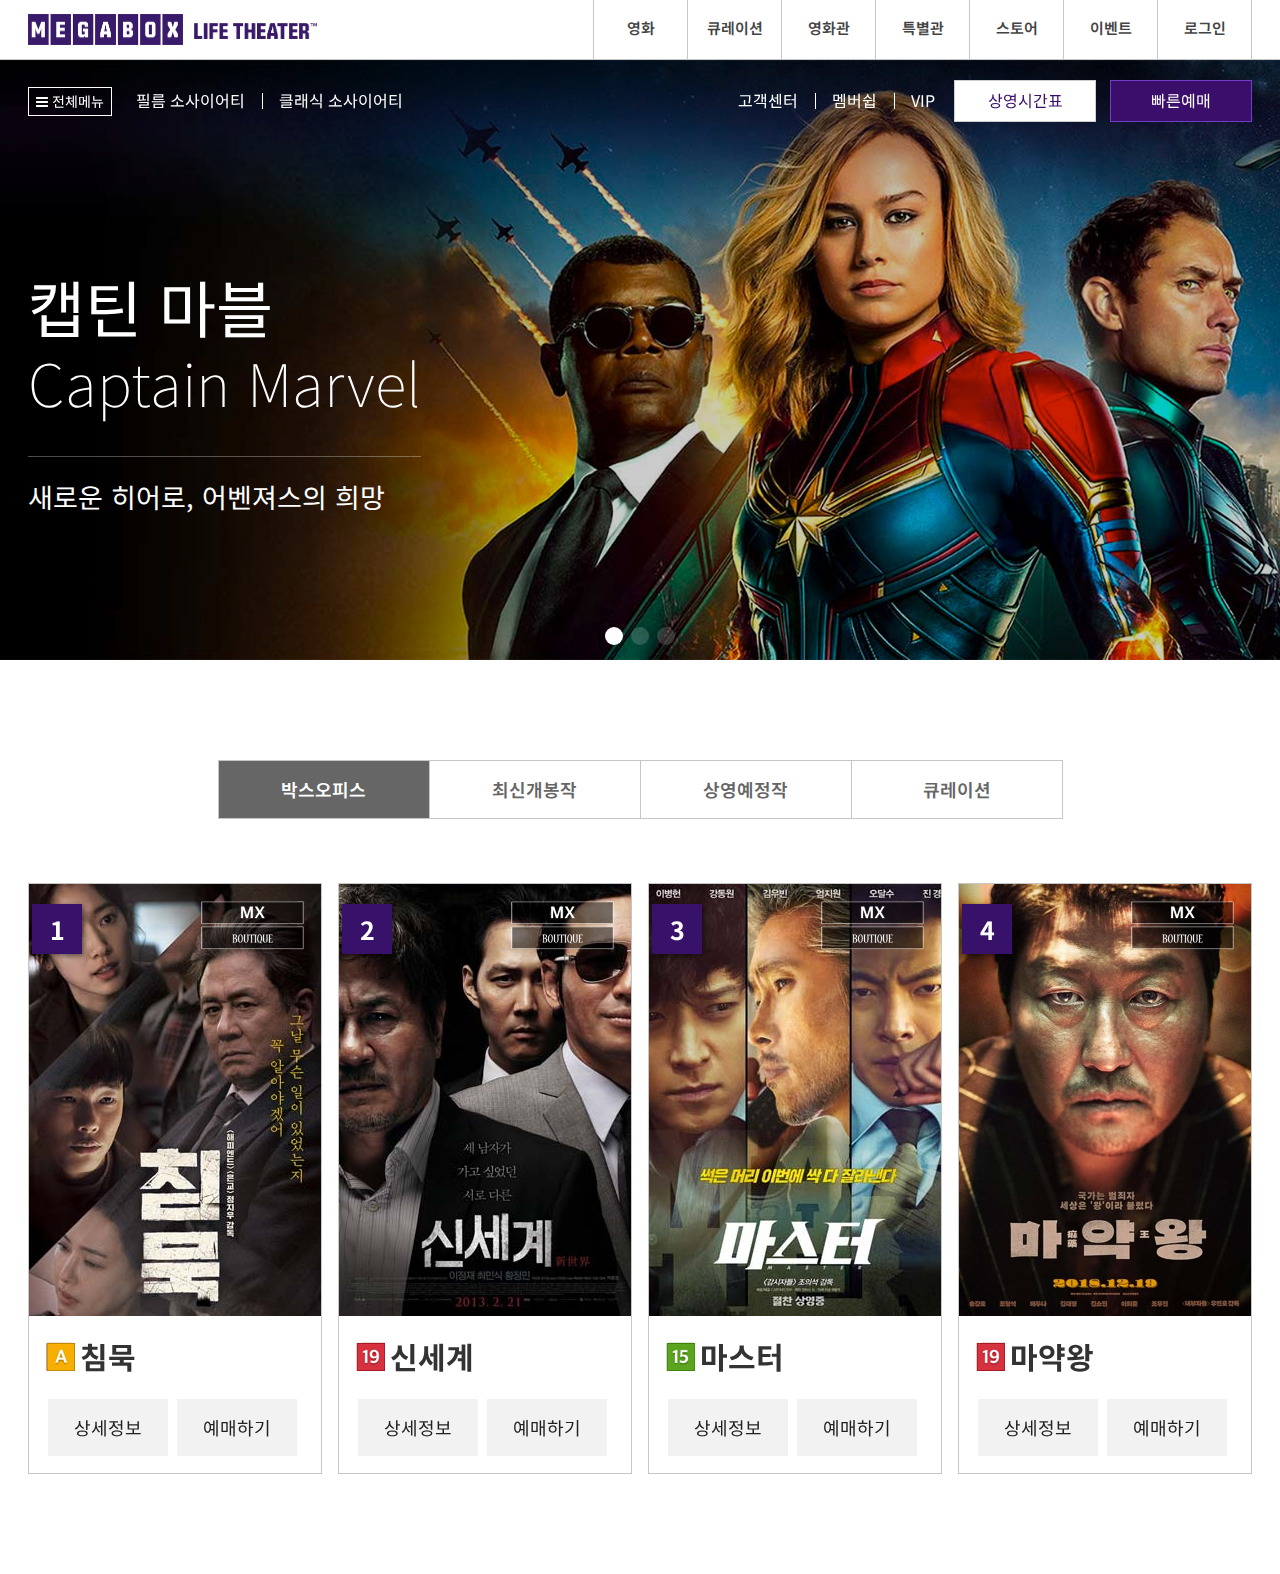
==== index.html @ 064e4bc2 "Add files via upload" ====
<!DOCTYPE html>
<html lang="ko">
<head>
<meta charset="UTF-8">
<meta name="viewport" content="user-scalable=no, initial-scale=1.0, maximum-scale=1.0, minimum-scale=1.0, width=device-width">
<meta http-equiv="X-UA-Compatible" content="ie=edge">
<meta name="author" content="webstoryboy">
<meta name="description" content="메가박스 사이트 따라하면서 배우는 튜토리얼입니다.">
<meta name="keywords" content="메가박스, 유투브, 영화, 최신영화, 영화관, CGV, 롯데시네마, 웹스토리보이, 웹스, 사이트 만들기, 따라하기">
<title>메가박스 사이트 코딩하기</title>

<!-- CSS -->
<link rel="stylesheet" href="assets/css/reset.css">
<link rel="stylesheet" href="assets/css/style.css">
<link rel="stylesheet" href="assets/css/swiper.css">
<link rel="stylesheet" href="assets/css/font-awesome.css">

<!-- 웹 폰트 -->
<link href="https://fonts.googleapis.com/css?family=Noto+Sans+KR:100,300,400,500,700,900&amp;subset=korean" rel="stylesheet">

<!-- 파비콘 -->
<link rel="shortcut icon" href="assets/icons/favicon.ico">
<link rel="apple-touch-icon-precomposed" href="assets/icons/favicon_72.png" />
<link rel="apple-touch-icon-precomposed" sizes="96x96" href="assets/icons/favicon_96.png" />
<link rel="apple-touch-icon-precomposed" sizes="144x144" href="assets/icons/favicon_144.png" />
<link rel="apple-touch-icon-precomposed" sizes="192x192" href="assets/icons/favicon_192.png" />

<!-- 페이스북 메타 태그 -->
<meta property="og:title" content="메가박스 사이트 만들기" />
<meta property="og:url" content="https://rkdalsdyd.github.io/megabox2019" />
<meta property="og:image" content="https://rkdalsdyd.github.io/megabox2019/mega.jpg" />
<meta property="og:description" content="메가박스 사이트 따라하면서 배우는 튜토리얼입니다." />
   
<!-- 트위터 메타 태그 -->
<meta name="twitter:card" content="summary">
<meta name="twitter:title" content="메가박스 사이트 만들기" />
<meta name="twitter:url" content="https://rkdalsdyd.github.io/megabox2019/" />
<meta name="twitter:image" content="https://rkdalsdyd.github.io/megabox2019/mega.jpg" />
<meta name="twitter:description" content="메가박스 사이트 따라하면서 배우는 튜토리얼입니다." />

<!-- HTLM5shiv ie6~8 -->
<!--[if lt IE 9]> 
    <script src="assets/js/html5shiv.min.js"></script>
    <script type="text/javascript">
        alert("현재 브라우저는 지원하지 않습니다. 크롬 브라우저를 추천합니다.!");
    </script>
<![endif]-->
</head>
<body>
    <header id="header">
        <div class="container">
            <div class="row">
                <div class="header clearfix">
                    <h1>
                        <a href="#">
                            <img src="./assets/img/logo.png" alt="MEGABOX" class="logo">
                            <img src="./assets/img/logo-sub.png" alt="LIFE THEATER" class="logo-sub">
                        </a>
                    </h1>
                    <!-- //header_tit -->

                    <nav id="hamNav">
                        <h2 class="ir_so">메가박스 전체메뉴</h2>
                        <a href="#" class="ham">
                            <span></span>
                            <span></span>
                            <span></span>
                        </a>
                    </nav>
                    <!-- //hamburger_menu -->

                    <nav class="header_nav">
                        <ul class="clearfix">
                            <li><a href="#">영화</a></li>
                            <li><a href="#">큐레이션</a></li>
                            <li><a href="#">영화관</a></li>
                            <li><a href="#">특별관</a></li>
                            <li><a href="#">스토어</a></li>
                            <li><a href="#">이벤트</a></li>
                            <li><a href="#">로그인</a></li>
                        </ul>
                    </nav>
                    <!-- //header_nav -->
                </div>
            </div>
        </div>
    </header>
    <!-- //header -->

    <section id="banner">
        <h2 class="ir_so">최신 영화 소식 및 배너</h2>
        <article id="banner_slide">
            <h3 class="ir_so">최신 영화 소식</h3>
            <div class="banner_slide">
                <div class="swiper-container">
                    <div class="swiper-wrapper">
                        <div class="swiper-slide ss1">
                            <div class="container">
                                <div class="row">
                                    <div class="movie_description">
                                        <h2>
                                            <strong>캡틴 마블</strong>
                                            <em>Captain Marvel</em>
                                        </h2>
                                        <p>새로운 히어로, 어벤져스의 희망</p>
                                    </div>
                                </div>
                            </div>
                        </div>
                        <div class="swiper-slide ss2">
                            <div class="container">
                                <div class="row">
                                    <div class="movie_description">
                                        <h2>
                                            <strong>캡틴 마블</strong>
                                            <em>Captain Marvel</em>
                                        </h2>
                                        <p>새로운 히어로, 어벤져스의 희망</p>
                                    </div>
                                </div>
                            </div>
                        </div>
                        <div class="swiper-slide ss3">
                            <div class="container">
                                <div class="row">
                                    <div class="movie_description">
                                        <h2>
                                            <strong>캡틴 마블</strong>
                                            <em>Captain Marvel</em>
                                        </h2>
                                        <p>새로운 히어로, 어벤져스의 희망</p>
                                    </div>
                                </div>
                            </div>
                        </div>
                    </div>
                    <div class="swiper-pagination"></div>
                    <div class="swiper-button-next"></div>
                    <div class="swiper-button-prev"></div>
                </div>
                <!-- //swipper-container -->
            </div>
            
        </article>
        <!-- //banner_slide -->

        <article id="banner_menu">
            <h3 class="ir_so">베너 메뉴</h3>
            <div class="container">
                <div class="row">
                    <div class="banner_menu clearfix">
                        <div class="menu_left">
                            <ul>
                                <li class="total">
                                    <a href="#">
                                        <i class="fa fa-bars" aria-hidden="true"></i>
                                        전체메뉴
                                    </a>
                                </li>
                                <li class="line"><a href="#">필름 소사이어티</a></li>
                                <li><a href="#">클래식 소사이어티</a></li>
                            </ul>
                        </div>
                        <!-- //menu_left -->

                        <div class="menu_right">
                            <ul>
                                <li class="line"><a href="#">고객센터</a></li>
                                <li class="line"><a href="#">멤버쉽</a></li>
                                <li><a href="#">VIP</a></li>
                            </ul>
                            <ul>
                                <li class="white_purple box"><a href="#">상영시간표</a></li>
                                <li class="purple_white box"><a href="#">빠른예매</a></li>
                            </ul>
                        </div>
                        <!-- //menu_right -->
                    </div>
                </div>
            </div>
        </article>
        <!-- //banner_menu -->

    </section>
    <!-- //banner -->

    <section id="movie_list">
        <div class="container">
            <div class="row">
                <div class="movie_list">
                    <h2 class="ir_so">최신 영화 정보</h2>
                    <div class="list_title">
                        <ul class="clearfix">
                            <li class="active"><a href="#">박스오피스</a></li>
                            <li><a href="#">최신개봉작</a></li>
                            <li><a href="#">상영예정작</a></li>
                            <li><a href="#">큐레이션</a></li>
                        </ul>
                    </div>
                    <!-- //list_title-->

                    <div class="movie_chart">
                        <div class="box_office swiper-container">
                            <div class="swiper-wrapper">
                                <div class="poster swiper-slide">
                                    <figure>
                                        <img src="./assets/img/poster01.jpg" srcset="./assets/img/poster01.jpg 1x, ./assets/img/poster01@2 2x," alt="침묵">
                                    </figure>
                                    <div class="rank"><strong>1</strong></div>
                                    <div class="mx_boutique">
                                        <span class="icon m ir_pm">MX</span>
                                        <span class="icon b ir_pm">Boutique</span>
                                    </div>
                                    <div class="info">
                                        <h3><span class="icon all ir_pm">전체관람가</span>침묵</h3>
                                        <ul class="info_btn">
                                            <li><a href="#">상세정보</a></li>
                                            <li><a href="#">예매하기</a></li>
                                        </ul>
                                    </div>
                                </div>
                                <div class="poster swiper-slide">
                                    <figure>
                                        <img src="./assets/img/poster02.jpg" srcset="./assets/img/poster02.jpg 1x, ./assets/img/poster02@2 2x," alt="신세계">
                                    </figure>
                                    <div class="rank"><strong>2</strong></div>
                                    <div class="mx_boutique">
                                        <span class="icon m ir_pm">MX</span>
                                        <span class="icon b ir_pm">Boutique</span>
                                    </div>
                                    <div class="info">
                                        <h3><span class="icon a19 ir_pm">19세 관람가</span>신세계</h3>
                                        <ul class="info_btn">
                                            <li><a href="#">상세정보</a></li>
                                            <li><a href="#">예매하기</a></li>
                                        </ul>
                                    </div>
                                </div>
                                <div class="poster swiper-slide">
                                    <figure>
                                        <img src="./assets/img/poster03.jpg" srcset="./assets/img/poster03.jpg 1x, ./assets/img/poster03@2 2x," alt="마스터">
                                    </figure>
                                    <div class="rank"><strong>3</strong></div>
                                    <div class="mx_boutique">
                                        <span class="icon m ir_pm">MX</span>
                                        <span class="icon b ir_pm">Boutique</span>
                                    </div>
                                    <div class="info">
                                        <h3><span class="icon a15 ir_pm">15세 관람가</span>마스터</h3>
                                        <ul class="info_btn">
                                            <li><a href="#">상세정보</a></li>
                                            <li><a href="#">예매하기</a></li>
                                        </ul>
                                    </div>
                                </div>
                                <div class="poster swiper-slide">
                                    <figure>
                                        <img src="./assets/img/poster04.jpg" srcset="./assets/img/poster04.jpg 1x, ./assets/img/poster04@2 2x," alt="마약왕">
                                    </figure>
                                    <div class="rank"><strong>4</strong></div>
                                    <div class="mx_boutique">
                                        <span class="icon m ir_pm">MX</span>
                                        <span class="icon b ir_pm">Boutique</span>
                                    </div>
                                    <div class="info">
                                        <h3><span class="icon a19 ir_pm">19세 관람가</span>마약왕</h3>
                                        <ul class="info_btn">
                                            <li><a href="#">상세정보</a></li>
                                            <li><a href="#">예매하기</a></li>
                                        </ul>
                                    </div>
                                </div>
                                <div class="poster swiper-slide">
                                    <figure>
                                        <img src="./assets/img/poster05.jpg" srcset="./assets/img/poster05.jpg 1x, ./assets/img/poster05@2 2x," alt="HER">
                                    </figure>
                                    <div class="rank"><strong>5</strong></div>
                                    <div class="mx_boutique">
                                        <span class="icon m ir_pm">MX</span>
                                        <span class="icon b ir_pm">Boutique</span>
                                    </div>
                                    <div class="info">
                                        <h3><span class="icon all ir_pm">전체 관람가</span>HER</h3>
                                        <ul class="info_btn">
                                            <li><a href="#">상세정보</a></li>
                                            <li><a href="#">예매하기</a></li>
                                        </ul>
                                    </div>
                                </div>
                                <div class="poster swiper-slide">
                                    <figure>
                                        <img src="./assets/img/poster06.jpg" srcset="./assets/img/poster06.jpg 1x, ./assets/img/poster06@2 2x," alt="괴물">
                                    </figure>
                                    <div class="rank"><strong>6</strong></div>
                                    <div class="mx_boutique">
                                        <span class="icon m ir_pm">MX</span>
                                        <span class="icon b ir_pm">Boutique</span>
                                    </div>
                                    <div class="info">
                                        <h3><span class="icon a15 ir_pm">15세 관람가</span>괴물</h3>
                                        <ul class="info_btn">
                                            <li><a href="#">상세정보</a></li>
                                            <li><a href="#">예매하기</a></li>
                                        </ul>
                                    </div>
                                </div>
                                <div class="poster swiper-slide">
                                    <figure>
                                        <img src="./assets/img/poster07.jpg" srcset="./assets/img/poster07.jpg 1x, ./assets/img/poster07@2 2x," alt="꼭두각시">
                                    </figure>
                                    <div class="rank"><strong>7</strong></div>
                                    <div class="mx_boutique">
                                        <span class="icon m ir_pm">MX</span>
                                        <span class="icon b ir_pm">Boutique</span>
                                    </div>
                                    <div class="info">
                                        <h3><span class="icon a19 ir_pm">19세 관람가</span>꼭두각시</h3>
                                        <ul class="info_btn">
                                            <li><a href="#">상세정보</a></li>
                                            <li><a href="#">예매하기</a></li>
                                        </ul>
                                    </div>
                                </div>
                                <div class="poster swiper-slide">
                                    <figure>
                                        <img src="./assets/img/poster08.jpg" srcset="./assets/img/poster08.jpg 1x, ./assets/img/poster08@2 2x," alt="겟아웃">
                                    </figure>
                                    <div class="rank"><strong>8</strong></div>
                                    <div class="mx_boutique">
                                        <span class="icon m ir_pm">MX</span>
                                        <span class="icon b ir_pm">Boutique</span>
                                    </div>
                                    <div class="info">
                                        <h3><span class="icon a15 ir_pm">15세 관람가</span>겟아웃</h3>
                                        <ul class="info_btn">
                                            <li><a href="#">상세정보</a></li>
                                            <li><a href="#">예매하기</a></li>
                                        </ul>
                                    </div>
                                </div>
                                <div class="poster swiper-slide">
                                    <figure>
                                        <img src="./assets/img/poster09.jpg" srcset="./assets/img/poster09.jpg 1x, ./assets/img/poster09@2 2x," alt="문라이트">
                                    </figure>
                                    <div class="rank"><strong>9</strong></div>
                                    <div class="mx_boutique">
                                        <span class="icon m ir_pm">MX</span>
                                        <span class="icon b ir_pm">Boutique</span>
                                    </div>
                                    <div class="info">
                                        <h3><span class="icon a12 ir_pm">12세 관람가</span>문라이트</h3>
                                        <ul class="info_btn">
                                            <li><a href="#">상세정보</a></li>
                                            <li><a href="#">예매하기</a></li>
                                        </ul>
                                    </div>
                                </div>
                                <div class="poster swiper-slide">
                                    <figure>
                                        <img src="./assets/img/poster10.jpg" srcset="./assets/img/poster10.jpg 1x, ./assets/img/poster10@2 2x," alt="보헤미안 랩소디">
                                    </figure>
                                    <div class="rank"><strong>10</strong></div>
                                    <div class="mx_boutique">
                                        <span class="icon m ir_pm">MX</span>
                                        <span class="icon b ir_pm">Boutique</span>
                                    </div>
                                    <div class="info">
                                        <h3><span class="icon a12 ir_pm">12세 관람가</span>보헤미안 랩소디</h3>
                                        <ul class="info_btn">
                                            <li><a href="#">상세정보</a></li>
                                            <li><a href="#">예매하기</a></li>
                                        </ul>
                                    </div>
                                </div>
                            </div>
                        </div>
                        <!-- //box-office -->

                        <div class="recent swiper-container">
                            <div class="swiper-wrapper">
                                <div class="poster swiper-slide">
                                    <figure>
                                        <img src="./assets/img/poster01.jpg" srcset="./assets/img/poster01.jpg 1x, ./assets/img/poster01@2 2x," alt="침묵">
                                    </figure>
                                    <div class="rank"><strong>1</strong></div>
                                    <div class="mx_boutique">
                                        <span class="icon m ir_pm">MX</span>
                                        <span class="icon b ir_pm">Boutique</span>
                                    </div>
                                    <div class="info">
                                        <h3><span class="icon all ir_pm">전체관람가</span>침묵</h3>
                                        <ul class="info_btn">
                                            <li><a href="#">상세정보</a></li>
                                            <li><a href="#">예매하기</a></li>
                                        </ul>
                                    </div>
                                </div>
                                <div class="poster swiper-slide">
                                    <figure>
                                        <img src="./assets/img/poster05.jpg" srcset="./assets/img/poster05.jpg 1x, ./assets/img/poster05@2 2x," alt="HER">
                                    </figure>
                                    <div class="rank"><strong>2</strong></div>
                                    <div class="mx_boutique">
                                        <span class="icon m ir_pm">MX</span>
                                        <span class="icon b ir_pm">Boutique</span>
                                    </div>
                                    <div class="info">
                                        <h3><span class="icon all ir_pm">전체 관람가</span>HER</h3>
                                        <ul class="info_btn">
                                            <li><a href="#">상세정보</a></li>
                                            <li><a href="#">예매하기</a></li>
                                        </ul>
                                    </div>
                                </div>
                                <div class="poster swiper-slide">
                                    <figure>
                                        <img src="./assets/img/poster03.jpg" srcset="./assets/img/poster03.jpg 1x, ./assets/img/poster03@2 2x," alt="마스터">
                                    </figure>
                                    <div class="rank"><strong>3</strong></div>
                                    <div class="mx_boutique">
                                        <span class="icon m ir_pm">MX</span>
                                        <span class="icon b ir_pm">Boutique</span>
                                    </div>
                                    <div class="info">
                                        <h3><span class="icon a15 ir_pm">15세 관람가</span>마스터</h3>
                                        <ul class="info_btn">
                                            <li><a href="#">상세정보</a></li>
                                            <li><a href="#">예매하기</a></li>
                                        </ul>
                                    </div>
                                </div>
                                <div class="poster swiper-slide">
                                    <figure>
                                        <img src="./assets/img/poster06.jpg" srcset="./assets/img/poster06.jpg 1x, ./assets/img/poster06@2 2x," alt="괴물">
                                    </figure>
                                    <div class="rank"><strong>4</strong></div>
                                    <div class="mx_boutique">
                                        <span class="icon m ir_pm">MX</span>
                                        <span class="icon b ir_pm">Boutique</span>
                                    </div>
                                    <div class="info">
                                        <h3><span class="icon a15 ir_pm">15세 관람가</span>괴물</h3>
                                        <ul class="info_btn">
                                            <li><a href="#">상세정보</a></li>
                                            <li><a href="#">예매하기</a></li>
                                        </ul>
                                    </div>
                                </div>
                                <div class="poster swiper-slide">
                                    <figure>
                                        <img src="./assets/img/poster02.jpg" srcset="./assets/img/poster02.jpg 1x, ./assets/img/poster02@2 2x," alt="신세계">
                                    </figure>
                                    <div class="rank"><strong>5</strong></div>
                                    <div class="mx_boutique">
                                        <span class="icon m ir_pm">MX</span>
                                        <span class="icon b ir_pm">Boutique</span>
                                    </div>
                                    <div class="info">
                                        <h3><span class="icon a19 ir_pm">19세 관람가</span>신세계</h3>
                                        <ul class="info_btn">
                                            <li><a href="#">상세정보</a></li>
                                            <li><a href="#">예매하기</a></li>
                                        </ul>
                                    </div>
                                </div>
                                <div class="poster swiper-slide">
                                    <figure>
                                        <img src="./assets/img/poster04.jpg" srcset="./assets/img/poster04.jpg 1x, ./assets/img/poster04@2 2x," alt="마약왕">
                                    </figure>
                                    <div class="rank"><strong>6</strong></div>
                                    <div class="mx_boutique">
                                        <span class="icon m ir_pm">MX</span>
                                        <span class="icon b ir_pm">Boutique</span>
                                    </div>
                                    <div class="info">
                                        <h3><span class="icon a19 ir_pm">19세 관람가</span>마약왕</h3>
                                        <ul class="info_btn">
                                            <li><a href="#">상세정보</a></li>
                                            <li><a href="#">예매하기</a></li>
                                        </ul>
                                    </div>
                                </div>
                            </div>
                        </div>
                        <!-- //recent -->

                        <div class="comming_up swiper-container">
                            <div class="swiper-wrapper">
                                <div class="poster swiper-slide">
                                    <figure>
                                        <img src="./assets/img/poster07.jpg" srcset="./assets/img/poster07.jpg 1x, ./assets/img/poster07@2 2x," alt="꼭두각시">
                                    </figure>
                                    <div class="rank"><strong>1</strong></div>
                                    <div class="mx_boutique">
                                        <span class="icon m ir_pm">MX</span>
                                        <span class="icon b ir_pm">Boutique</span>
                                    </div>
                                    <div class="info">
                                        <h3><span class="icon a19 ir_pm">19세 관람가</span>꼭두각시</h3>
                                        <ul class="info_btn">
                                            <li><a href="#">상세정보</a></li>
                                            <li><a href="#">예매하기</a></li>
                                        </ul>
                                    </div>
                                </div>
                                <div class="poster swiper-slide">
                                    <figure>
                                        <img src="./assets/img/poster02.jpg" srcset="./assets/img/poster02.jpg 1x, ./assets/img/poster02@2 2x," alt="신세계">
                                    </figure>
                                    <div class="rank"><strong>2</strong></div>
                                    <div class="mx_boutique">
                                        <span class="icon m ir_pm">MX</span>
                                        <span class="icon b ir_pm">Boutique</span>
                                    </div>
                                    <div class="info">
                                        <h3><span class="icon a19 ir_pm">19세 관람가</span>신세계</h3>
                                        <ul class="info_btn">
                                            <li><a href="#">상세정보</a></li>
                                            <li><a href="#">예매하기</a></li>
                                        </ul>
                                    </div>
                                </div>
                                <div class="poster swiper-slide">
                                    <figure>
                                        <img src="./assets/img/poster08.jpg" srcset="./assets/img/poster08.jpg 1x, ./assets/img/poster08@2 2x," alt="겟아웃">
                                    </figure>
                                    <div class="rank"><strong>3</strong></div>
                                    <div class="mx_boutique">
                                        <span class="icon m ir_pm">MX</span>
                                        <span class="icon b ir_pm">Boutique</span>
                                    </div>
                                    <div class="info">
                                        <h3><span class="icon a15 ir_pm">15세 관람가</span>겟아웃</h3>
                                        <ul class="info_btn">
                                            <li><a href="#">상세정보</a></li>
                                            <li><a href="#">예매하기</a></li>
                                        </ul>
                                    </div>
                                </div>
                                <div class="poster swiper-slide">
                                    <figure>
                                        <img src="./assets/img/poster04.jpg" srcset="./assets/img/poster04.jpg 1x, ./assets/img/poster04@2 2x," alt="마약왕">
                                    </figure>
                                    <div class="rank"><strong>4</strong></div>
                                    <div class="mx_boutique">
                                        <span class="icon m ir_pm">MX</span>
                                        <span class="icon b ir_pm">Boutique</span>
                                    </div>
                                    <div class="info">
                                        <h3><span class="icon a19 ir_pm">19세 관람가</span>마약왕</h3>
                                        <ul class="info_btn">
                                            <li><a href="#">상세정보</a></li>
                                            <li><a href="#">예매하기</a></li>
                                        </ul>
                                    </div>
                                </div>
                                <div class="poster swiper-slide">
                                    <figure>
                                        <img src="./assets/img/poster01.jpg" srcset="./assets/img/poster01.jpg 1x, ./assets/img/poster01@2 2x," alt="침묵">
                                    </figure>
                                    <div class="rank"><strong>5</strong></div>
                                    <div class="mx_boutique">
                                        <span class="icon m ir_pm">MX</span>
                                        <span class="icon b ir_pm">Boutique</span>
                                    </div>
                                    <div class="info">
                                        <h3><span class="icon all ir_pm">전체관람가</span>침묵</h3>
                                        <ul class="info_btn">
                                            <li><a href="#">상세정보</a></li>
                                            <li><a href="#">예매하기</a></li>
                                        </ul>
                                    </div>
                                </div>
                                <div class="poster swiper-slide">
                                    <figure>
                                        <img src="./assets/img/poster03.jpg" srcset="./assets/img/poster03.jpg 1x, ./assets/img/poster03@2 2x," alt="마스터">
                                    </figure>
                                    <div class="rank"><strong>6</strong></div>
                                    <div class="mx_boutique">
                                        <span class="icon m ir_pm">MX</span>
                                        <span class="icon b ir_pm">Boutique</span>
                                    </div>
                                    <div class="info">
                                        <h3><span class="icon a15 ir_pm">15세 관람가</span>마스터</h3>
                                        <ul class="info_btn">
                                            <li><a href="#">상세정보</a></li>
                                            <li><a href="#">예매하기</a></li>
                                        </ul>
                                    </div>
                                </div>
                            </div>
                        </div>
                        <!-- //coming_up -->

                        <div class="curation swiper-container">
                            <div class="swiper-wrapper">
                                <div class="poster swiper-slide">
                                    <figure>
                                        <img src="./assets/img/poster05.jpg" srcset="./assets/img/poster05.jpg 1x, ./assets/img/poster05@2 2x," alt="HER">
                                    </figure>
                                    <div class="rank"><strong>1</strong></div>
                                    <div class="mx_boutique">
                                        <span class="icon m ir_pm">MX</span>
                                        <span class="icon b ir_pm">Boutique</span>
                                    </div>
                                    <div class="info">
                                        <h3><span class="icon all ir_pm">전체관람가</span>HER</h3>
                                        <ul class="info_btn">
                                            <li><a href="#">상세정보</a></li>
                                            <li><a href="#">예매하기</a></li>
                                        </ul>
                                    </div>
                                </div>
                                <div class="poster swiper-slide">
                                    <figure>
                                        <img src="./assets/img/poster08.jpg" srcset="./assets/img/poster08.jpg 1x, ./assets/img/poster08@2 2x," alt="겟아웃">
                                    </figure>
                                    <div class="rank"><strong>2</strong></div>
                                    <div class="mx_boutique">
                                        <span class="icon m ir_pm">MX</span>
                                        <span class="icon b ir_pm">Boutique</span>
                                    </div>
                                    <div class="info">
                                        <h3><span class="icon a15 ir_pm">15세 관람가</span>겟아웃</h3>
                                        <ul class="info_btn">
                                            <li><a href="#">상세정보</a></li>
                                            <li><a href="#">예매하기</a></li>
                                        </ul>
                                    </div>
                                </div>
                                <div class="poster swiper-slide">
                                    <figure>
                                        <img src="./assets/img/poster09.jpg" srcset="./assets/img/poster09.jpg 1x, ./assets/img/poster09@2 2x," alt="문라이트">
                                    </figure>
                                    <div class="rank"><strong>3</strong></div>
                                    <div class="mx_boutique">
                                        <span class="icon m ir_pm">MX</span>
                                        <span class="icon b ir_pm">Boutique</span>
                                    </div>
                                    <div class="info">
                                        <h3><span class="icon a12 ir_pm">12세 관람가</span>문라이트</h3>
                                        <ul class="info_btn">
                                            <li><a href="#">상세정보</a></li>
                                            <li><a href="#">예매하기</a></li>
                                        </ul>
                                    </div>
                                </div>
                                <div class="poster swiper-slide">
                                    <figure>
                                        <img src="./assets/img/poster10.jpg" srcset="./assets/img/poster10.jpg 1x, ./assets/img/poster10@2 2x," alt="보헤미안 랩소디">
                                    </figure>
                                    <div class="rank"><strong>4</strong></div>
                                    <div class="mx_boutique">
                                        <span class="icon m ir_pm">MX</span>
                                        <span class="icon b ir_pm">Boutique</span>
                                    </div>
                                    <div class="info">
                                        <h3><span class="icon a12 ir_pm">12세 관람가</span>보헤미안 랩소디</h3>
                                        <ul class="info_btn">
                                            <li><a href="#">상세정보</a></li>
                                            <li><a href="#">예매하기</a></li>
                                        </ul>
                                    </div>
                                </div>
                                <div class="poster swiper-slide">
                                    <figure>
                                        <img src="./assets/img/poster03.jpg" srcset="./assets/img/poster03.jpg 1x, ./assets/img/poster03@2 2x," alt="마스터">
                                    </figure>
                                    <div class="rank"><strong>5</strong></div>
                                    <div class="mx_boutique">
                                        <span class="icon m ir_pm">MX</span>
                                        <span class="icon b ir_pm">Boutique</span>
                                    </div>
                                    <div class="info">
                                        <h3><span class="icon a15 ir_pm">15세 관람가</span>마스터</h3>
                                        <ul class="info_btn">
                                            <li><a href="#">상세정보</a></li>
                                            <li><a href="#">예매하기</a></li>
                                        </ul>
                                    </div>
                                </div>
                            </div>
                        </div>
                        <!-- //curation -->

                    </div>
                    <!-- //movie_chart -->

                </div>
                <!-- //movie_list -->

            </div>
        </div>
    </section>

    <!-- 자바스크립트 라이브러리 -->
    <script src="assets/js/jquery.min_1.12.4.js"></script>
    <script src="assets/js/modernizr-custom.js"></script>
    <script src="assets/js/ie-checker.js"></script>
    <script src="assets/js/swiper.min.js"></script>

    <script>
        /* banner_swiper JS */
        let bannerSwiper = new Swiper('.banner_slide .swiper-container', {
            navigation: {
                nextEl: '.swiper-button-next',
                prevEl: '.swiper-button-prev',
            },
            pagination: {
                el: '.swiper-pagination',
            },
            autoplay: {
                delay: 5000,
            }
        });

        /* movie_list swiper JS */
        let movieSwiper = new Swiper('.movie_list .swiper-container', {
            slidesPerView: 4,
            spaceBetween: 16,
            mousewheel: {
            },
            keyboard: {
                enabled: true,
                onlyInViewport: false,
            },
            breakpoints : {
                600 : {slidesPerView:1.4, spaceBetween:24},
                768 : {slidesPerView:2, spaceBetween:24},
                960 : {slidesPerView:3, spaceBetween:24},
            }
        });

        /* movie title_list JavaScript */

        $('.movie_chart>div').hide();
        $('.movie_chart>div').first().show();

        $('.movie_list .list_title ul li').on('click', function(event){
            event.preventDefault();
            const selectedList = $(this);
            const prevSelectedList = selectedList.parent().find('.active');
            prevSelectedList.removeClass('active');
            selectedList.addClass('active');

            const selectedIndex = selectedList.index();
            const prevSelectedIndex = prevSelectedList.index();
            $('.movie_chart>div').eq(prevSelectedIndex).hide();
            $('.movie_chart>div').eq(selectedIndex).show();
        });

    </script>
</body>
</html>
---- assets/css/style.css ----
@charset "UTF-8";

/* 전체 레이아웃 */
#header {
    background-color: #fff;
    border-bottom: 1px solid #c6c6c6;
}
#hamNav {
    display: none;
    position: absolute; top: 6px; right: 14px;
}
#banner {position: relative;}
#banner_slide {z-index: 1;}
#banner_menu {
    position: absolute; left: 0; top: 20px;
    width: 100%;
    z-index: 2;
}
#movie_list {}

/* 컨테이너 레이아웃 */
.container {
    position: relative;
    width: 1280px;
    margin: 0 auto;
    /*background-color: rgba(0,0,0,0.1);*/
}

/* row 레이아웃 */
.row {padding: 0 28px;}

/* 모바일 햄버거 메뉴 */
.ham {
    display: block; width: 35px; height: 28px; padding: 10px 7px;
}
.ham span {
    display: block; width: 25px; height: 4px; margin: 4px auto;
    background-color: #39106a;
}

/* header 레이아웃 */
.header {}
.header h1 {float: left;}
.header h1 a {}
.header h1 a img.logo {
    display: inline-block;
    width: 155px;
    padding: 15px 8px 5px 0;
}
.header h1 a img.logo-sub {
    position: absolute; left: 194px; top: 24px;
    width: 123px;
}
.header .header_nav {
    float: right;
}
.header .header_nav ul {
    border-left: 1px solid #c6c6c6;
}
.header .header_nav ul li {
    float: left;
    width: 103px;
    border-right: 1px solid #c6c6c6;
    text-align: center;
}
.header .header_nav ul li a {
    display: inline-block;
    padding: 19px 10px;
    font-size: 17px; font-weight: 600; color: #444;
}

/* banner 레이아웃 */

.banner_slide {}
.banner_slide .swiper-container {width: 100%; height: 600px;}
.banner_slide .swiper-slide.ss1 {background: url(../img/swiper01.jpg) no-repeat center center; background-size: cover;}
.banner_slide .swiper-slide.ss2 {background: url(../img/swiper01.jpg) no-repeat center center; background-size: cover;}
.banner_slide .swiper-slide.ss3 {background: url(../img/swiper01.jpg) no-repeat center center; background-size: cover;}
.banner_slide .swiper-slide .movie_description {
    z-index: 3;
    margin-top: 200px;
}
.banner_slide .swiper-slide .movie_description h2 {
    display: inline-block; 
    border-bottom: 1px solid rgba(255,255,255,0.3);
}
.banner_slide .swiper-slide strong {
    display: block;
    font-size: 62px; color: white; font-weight: normal;
}
.banner_slide .swiper-slide em {
    display: block; margin-top: -15px; padding-bottom: 30px;
    font-size: 59px; color: white; font-weight: 100; letter-spacing: normal;
}
.banner_slide .swiper-slide p {
    padding-top: 20px;
    font-size: 27px; color: white;
}


.banner_menu ul li.line {
    position: relative;
}
.banner_menu ul li.line::after {
    content: '';
    position: absolute; right: -18px; top: 5px;
    width: 1px; height: 16px; background-color: #fff;
}
.banner_menu ul li a {
    font-size: 16px; color: white;
    transition: all 0.3s ease;
}
.banner_menu ul li a:hover {
    color: #c1c1c1;
}

.banner_menu .menu_left {float: left; margin-top: 7px;}
.banner_menu .menu_left ul li {
    display: inline-block; margin-right: 30px;
}
.banner_menu .menu_left ul li.total {
    margin-right: 20px;
    border: 1px solid #fff;
    transition: all 0.3s ease;
}
.banner_menu .menu_left ul li.total a {
    display: inline-block; padding: 3px 7px;
    font-size: 14px;
}
.banner_menu .menu_left ul li.total a:hover {
    background: #fff; border-color: #000; color: #000;
}

.banner_menu .menu_right {float: right;}
.banner_menu .menu_right ul {display: inline-block;}
.banner_menu .menu_right ul li {
    display: inline-block; margin-right: 30px;
}
.banner_menu .menu_right ul li:last-child {
    margin-right: 15px;
}
.banner_menu .menu_right ul li.box {
    margin-right: 10px;
    text-align: center;
}
.banner_menu .menu_right ul li.box:last-child {
    margin-right: 0;
}
.banner_menu .menu_right ul li.box a {
    display: inline-block; width: 80px; padding: 7px 30px 9px 30px;
}
.banner_menu .menu_right ul li.box.white_purple {
    border: 1px solid rgb(206, 206, 206);
    background-color: #fff;
}
.banner_menu .menu_right ul li.box.white_purple a {
    color: #3a0e6a;
}
.banner_menu .menu_right ul li.box.purple_white {
    border: 1px solid #6e40c4;
    background-color: #3a0e6a;
}
.banner_menu .menu_right ul li.box.purple_white a {
    color: #fff;
}

/* 대표 영화 목록 */
.movie_list {
    position: relative;
    padding: 100px 0;
    text-align: center;
}

.movie_list .list_title {margin-bottom: 60px;}
.movie_list .list_title ul {overflow: hidden; margin: 0 auto; display: inline-block;}
.movie_list .list_title ul>li {float: left;}
.movie_list .list_title li {
    border-top: 1px solid #c6c6c6;
    border-right: 1px solid #c6c6c6;
    border-bottom: 1px solid #c6c6c6;
    
}
.movie_list .list_title li a {
    display: block; width: 210px; padding: 15px 0;
    font-size: 18px; font-weight: 600; color: #666666; text-align: center;
}
.movie_list .list_title li:first-child a {
    border-left: 1px solid #c6c6c6;
}
.movie_list li.active a {
    background-color: #666666;
    color: white;
}

.movie_chart {overflow: hidden;}
.movie_chart .poster {
    position: relative;
    float: left;
    box-sizing: border-box;
    border: 1px solid #c6c6c6;
}
.movie_chart .poster img {display: block;}
.movie_chart .poster:nth-child(4n) {
    margin-right: 0;
}
.movie_chart .swiper-slide:after {opacity: 0;}
.movie_chart .poster .rank {
    position: absolute; left: 3px; top: 20px;
    width: 50px; height: 50px;
    background-color: #38116a;
    box-shadow: 2px 2px 5px 0 rgba(0,0,0,0.5);
}
.movie_chart .poster .rank strong {
    line-height: 50px; font-size: 25px; color: #fff;
    text-shadow: 2px 2px 5px 0 rgba(0,0,0,0.5);
}

.movie_chart .poster .mx_boutique {
    position: absolute; right: 17px; top: 17px;
}
.movie_chart .poster .mx_boutique span {
    display: block; width: 103px; height: 25px;
}
.movie_chart .poster .mx_boutique span.m {background-position: 0 -75px;}
.movie_chart .poster .mx_boutique span.b {background-position: 0 -100px;}

.movie_chart .poster .info {padding: 17px;}
.movie_chart .poster .info h3 {
    text-align: left;
    margin-bottom: 20px;
    font-size: 30px; font-weight: 700; color: #333333;
}
.movie_chart .poster .info h3 span {
    display: inline-block; width: 29px; height: 29px; margin-top: 9px; margin-right: 5px;
    vertical-align: -2px;
}
.movie_chart .poster .info h3 span.a12 {background-position: 0px -125px;}
.movie_chart .poster .info h3 span.a15 {background-position: -29px -125px;}
.movie_chart .poster .info h3 span.a19 {background-position: -58px -125px;}
.movie_chart .poster .info h3 span.all {background-position: -87px -125px;}

.movie_chart .poster .info_btn {}
.movie_chart .poster .info_btn li {display: inline-block; margin-right: 5px;}
.movie_chart .poster .info_btn li a {
    display: inline-block; padding: 15px 26px;
    background-color: #f2f2f2;
    font-size: 18px;
}


/* 반응형 media query */
/* width : 0 ~ 1280px */
@media (max-width:1285px){
    .container {width: 100%;}

    /* 헤더 반응형 */
    .header .header_nav ul li {width: 93px;}
    .header .header_nav ul li a {font-size: 15px; padding-top: 17px;}
    .header h1 a img.logo {padding-top: 13.5px; padding-right: 0;}
    .header h1 a img.logo-sub {top: 23px;}

    /* 배너 반응형 */
    .banner_slide .swiper-button-next, .banner_slide .swiper-button-prev {display: none;}
}

/* width : 0 ~ 1024px */
@media (max-width:1024px){
    .row {padding: 0 24px;}

    /* 헤더 반응형 */
    .header h1 {float: none; text-align: center;}
    .header h1 a img.logo {padding-bottom: 9.5px;}
    .header h1 a img.logo-sub {
        position: absolute; left: 26px; top: 23px;
        width: 123px;
    }
    #hamNav {display: block;}
    .header .header_nav {display: none;}    

    /* 배너 반응형 */
    .banner_menu .menu_right ul:first-child {display: none;}
    .banner_menu .menu_left {display: none;}
}

/* width : 0 ~ 960px */
@media (max-width:960px){
    /* 배너 반응형 */
    .banner_slide .swiper-container {height: 400px;}
    .banner_slide .swiper-slide .movie_description {margin-top: 170px;}
    .banner_slide .swiper-slide strong {font-size: 37px;}
    .banner_slide .swiper-slide em {font-size: 34px; margin-top: -10px; padding-bottom: 10px;}
    .banner_slide .swiper-slide p {font-size: 16px;}
}

/* width : 0 ~ 768px */
@media (max-width:768px){
    .row {padding: 0 16px;}

    /* 헤더 반응형 */
    .header h1 {text-align: left;}
    .header .header_nav {display: none;}
    .header h1 a img.logo-sub {display: none;}
    #hamNav {right: 6px;}
}

/* width : 0 ~ 600px */
@media (max-width:600px){

    /* 배너 반응형 */
    .banner_slide .swiper-container {height: 300px;}
    .banner_menu .menu_right ul:last-child li.box {
        margin-right: 10px;
        border: 1px solid #fff;
        background-color: rgba(0,0,0,0.5);
        transition: all 0.3s ease;
    }
    .banner_menu .menu_right ul:last-child li.box:last-child {
        margin-right: 0;
    }
    .banner_menu .menu_right ul:last-child li.box a {
        padding: 4px 6px;
        font-size: 14px; color: white;
    }
    .banner_menu .menu_right ul:last-child li.box a:hover {
        background: #fff; border-color: #000; color: #000;
    }

    .banner_slide .swiper-slide .movie_description {margin-top: 140px;}
    .banner_slide .swiper-slide strong {font-size: 24px;}
    .banner_slide .swiper-slide em {font-size: 21px; margin-top: -5px; padding-bottom: 5px;}
    .banner_slide .swiper-slide p {font-size: 14px;}
    
}

/* width : 0 ~ 480px */
@media (max-width:480px){

}

/* width : 0 ~ 320px */
@media (max-width:320px){

}
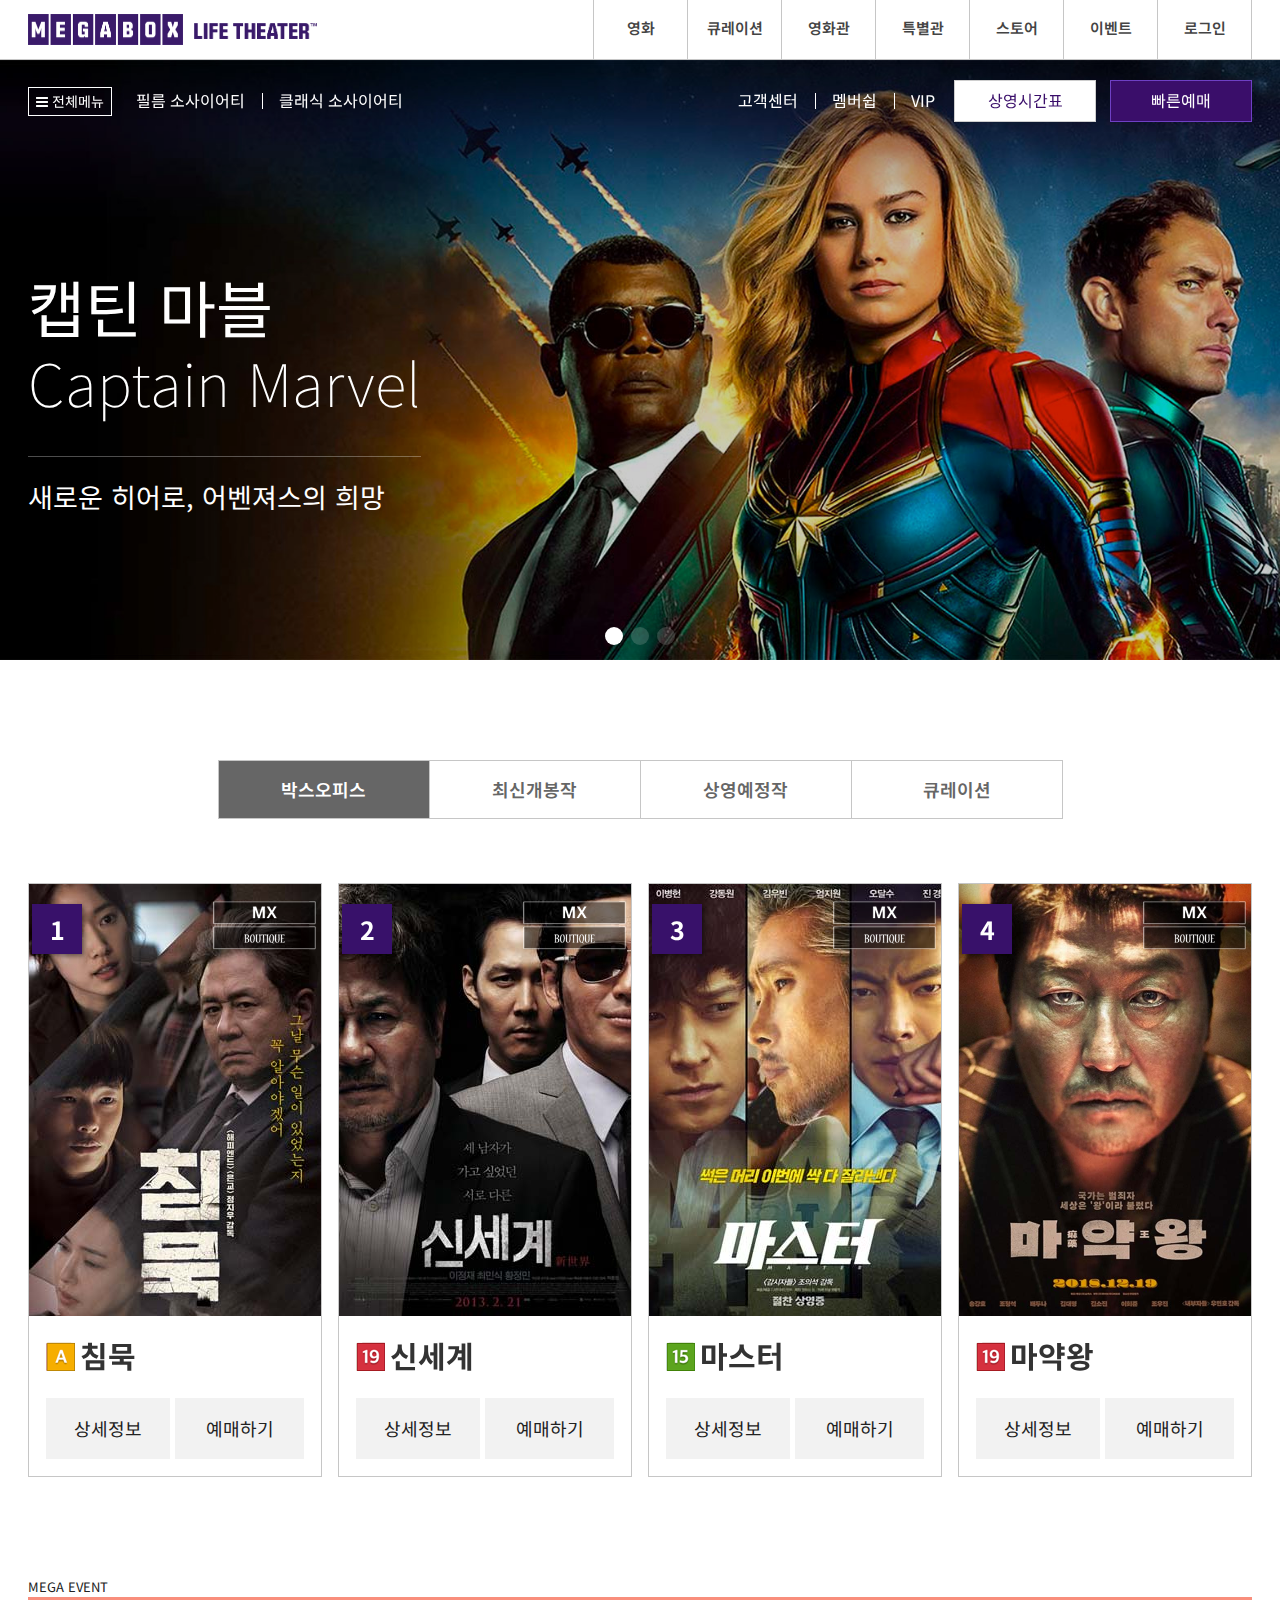
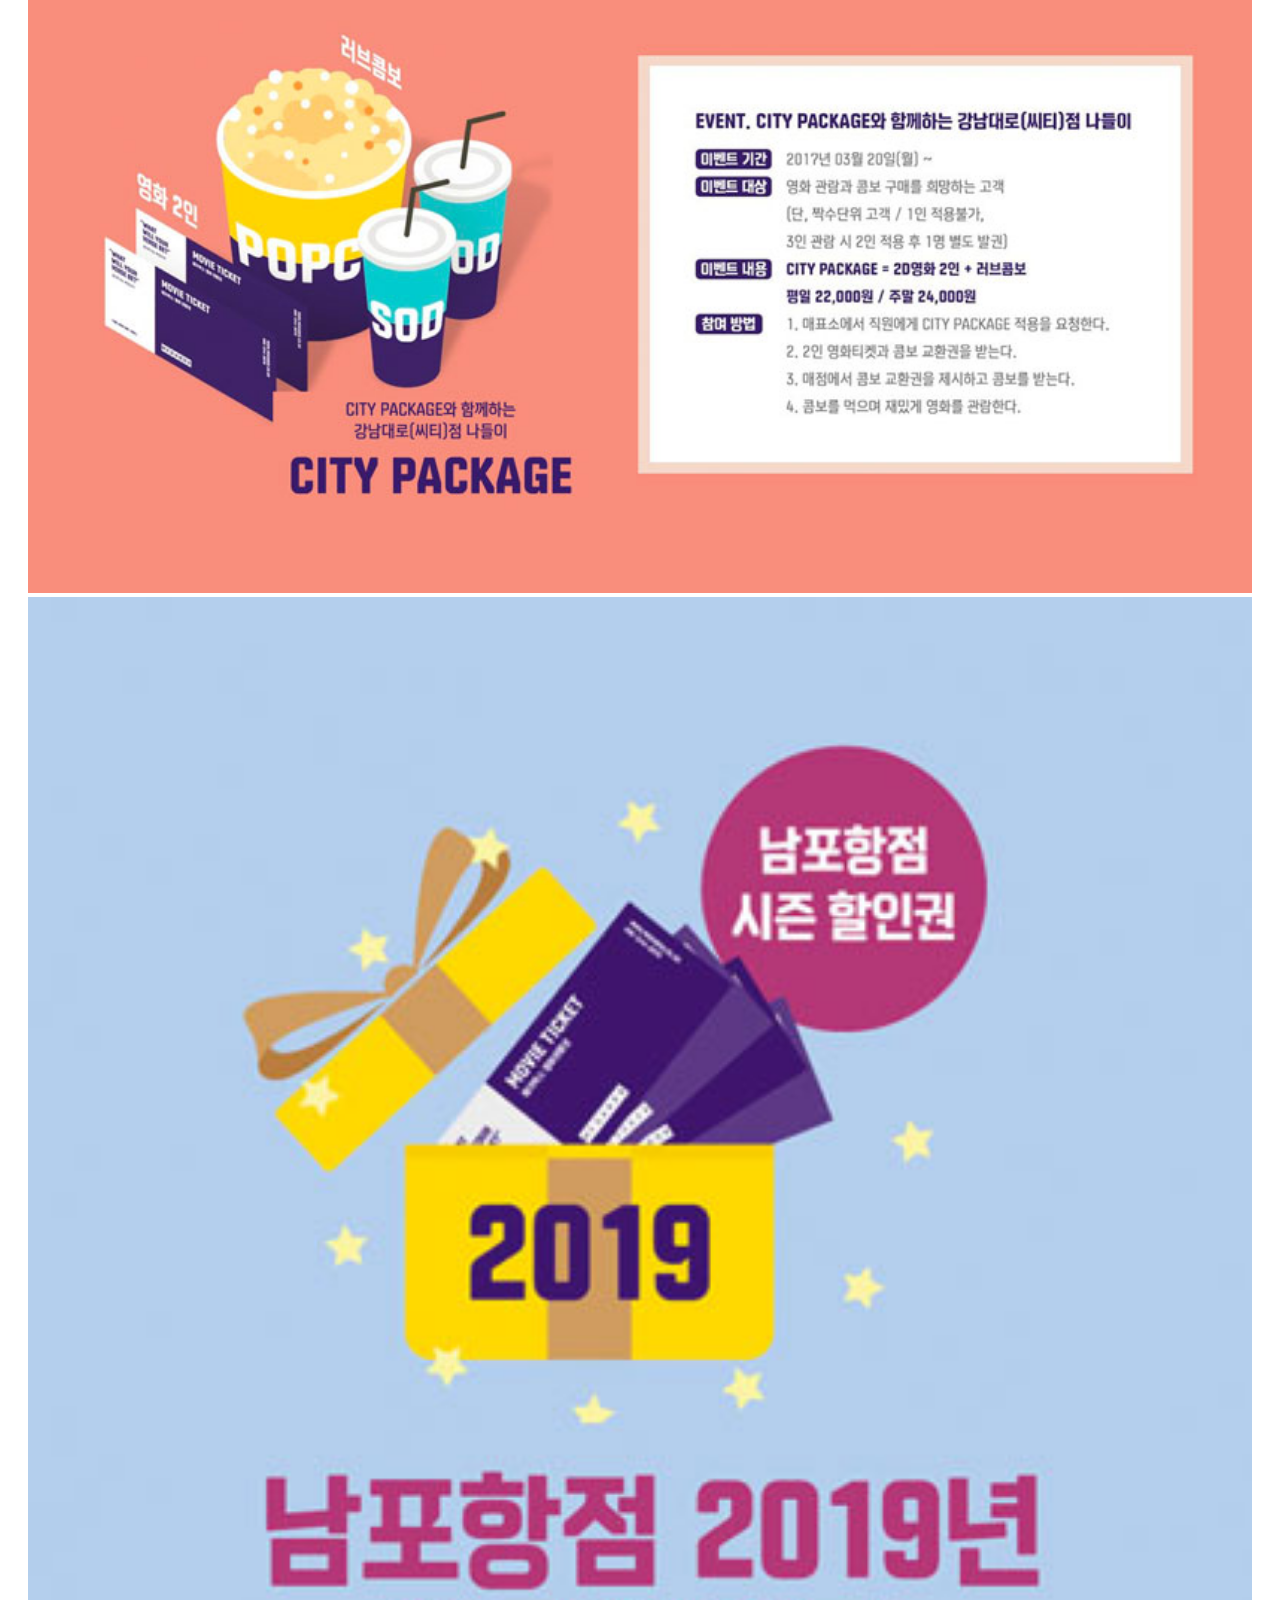
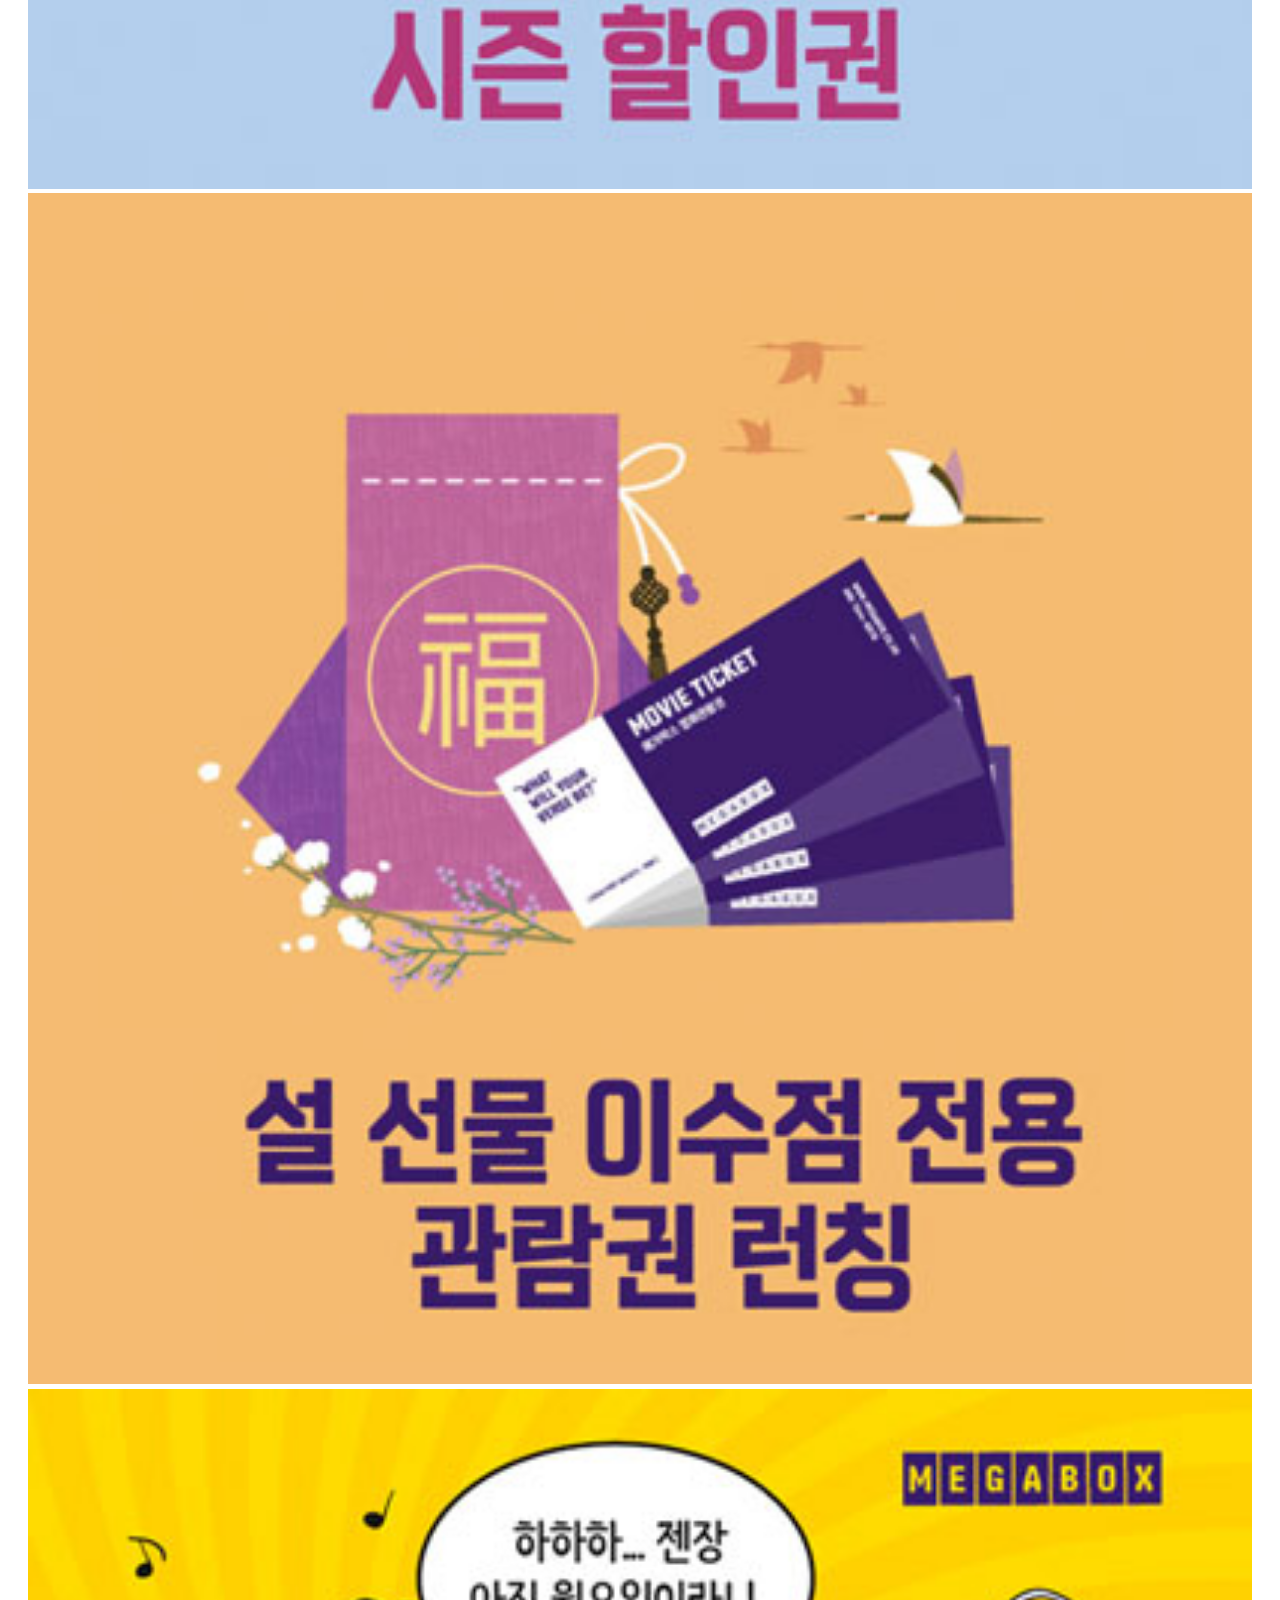
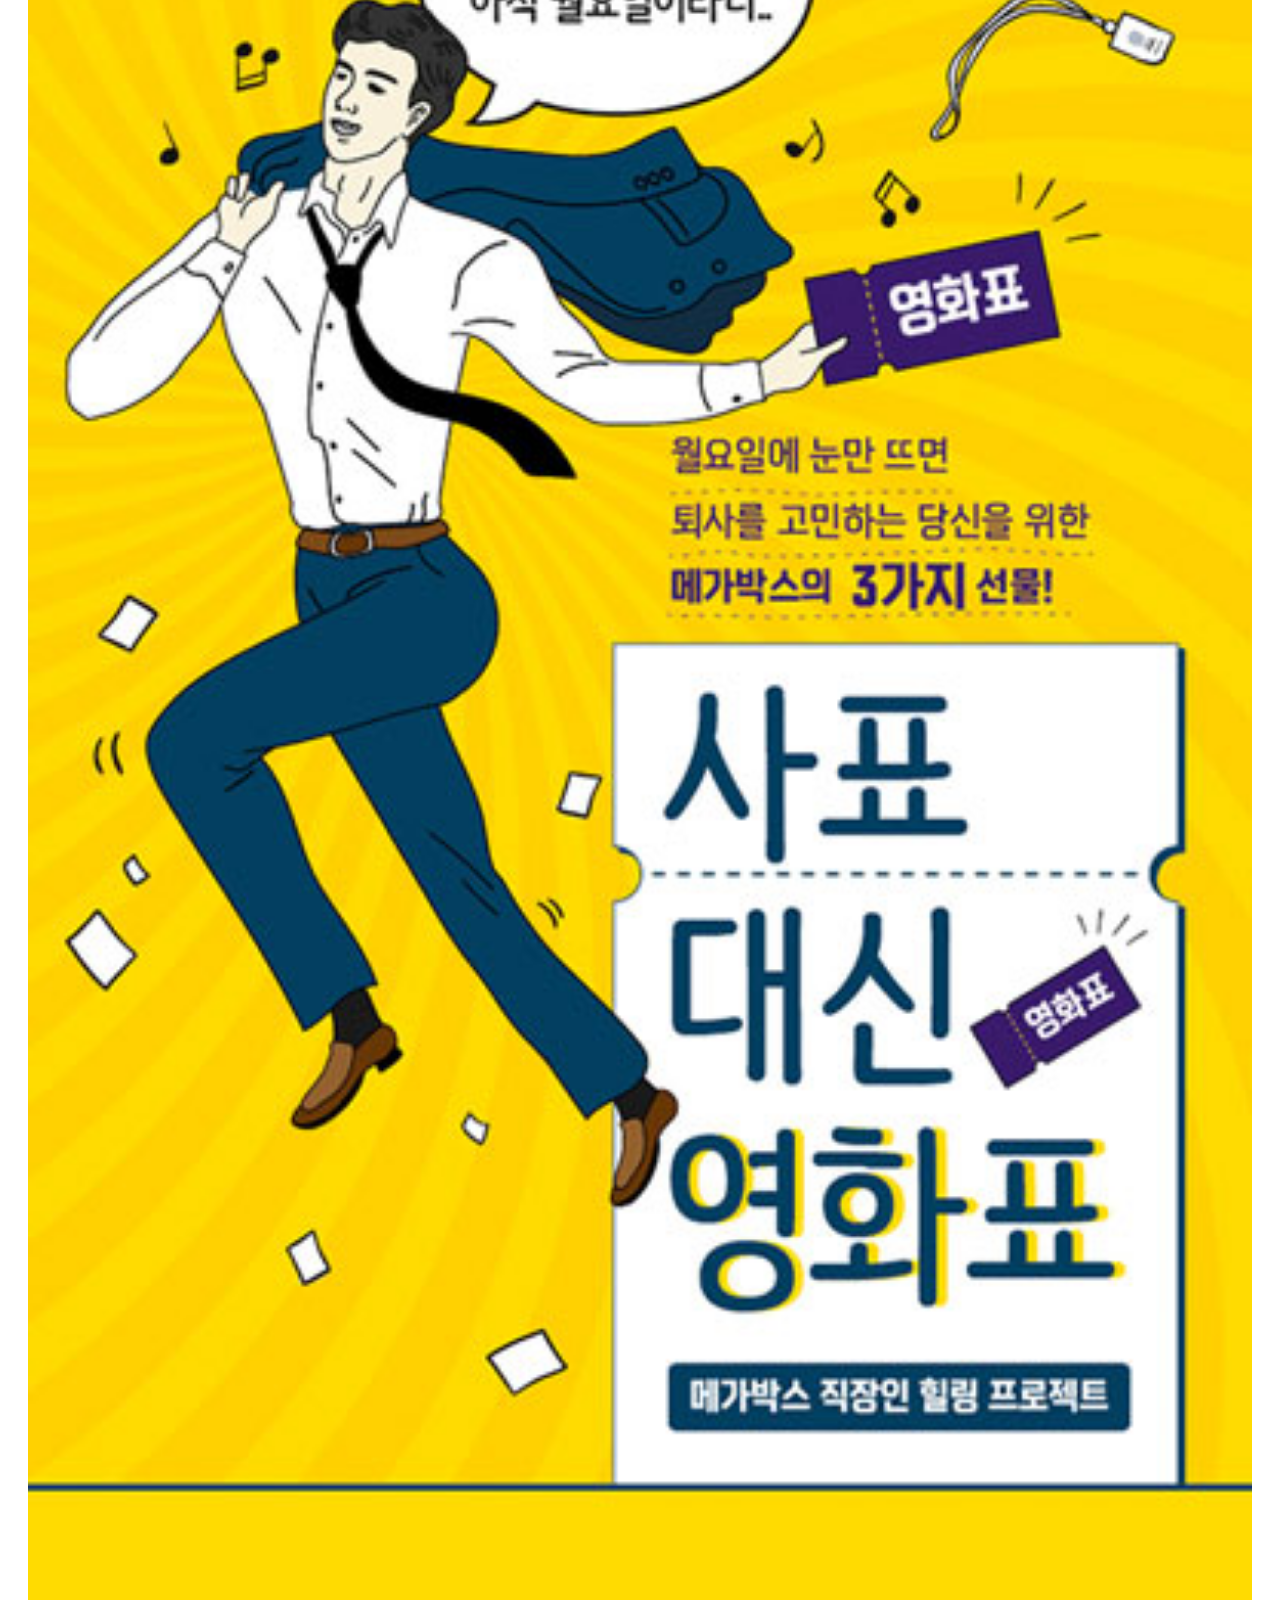
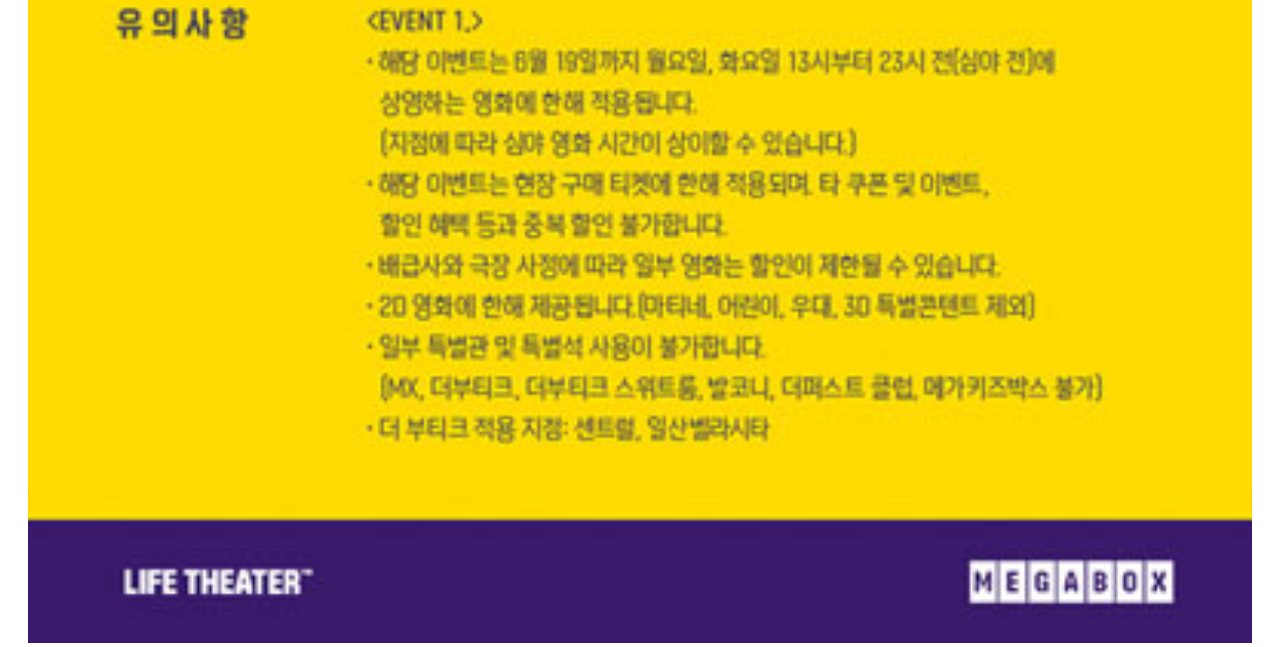
==== commit 4f1b095b: "Add files via upload" ====
--- a/index.html
+++ b/index.html
@@ -693,6 +693,32 @@
         </div>
     </section>
 
+    <section id="mega_event">
+        <div class="container">
+            <div class="row">
+                <div class="mega_event clearfix">
+                    <h2>MEGA EVENT</h2>
+                    <article class="left_side clearfix">
+                        <figure class="first">
+                            <img src="./assets/img/event01.jpg" srcset="./assets/img/event01.jpg 1x, ./assets/img/event01@2.jpg 2x," alt="이벤트1">
+                        </figure>
+                        <figure class="second">
+                            <img src="./assets/img/event02.jpg" srcset="./assets/img/event02.jpg 1x, ./assets/img/event02@2.jpg 2x," alt="이벤트2">
+                        </figure>
+                        <figure class="third">
+                            <img src="./assets/img/event03.jpg" srcset="./assets/img/event03.jpg 1x, ./assets/img/event03@2.jpg 2x," alt="이벤트3">
+                        </figure>
+                    </article>
+                    <article class="right_side">
+                        <figure class="first">
+                            <img src="./assets/img/event04.jpg" srcset="./assets/img/event04.jpg 1x, ./assets/img/event04@2.jpg 2x," alt="이벤트4">
+                        </figure>
+                    </article>
+                </div>
+            </div>
+        </div>
+    </section>
+
     <!-- 자바스크립트 라이브러리 -->
     <script src="assets/js/jquery.min_1.12.4.js"></script>
     <script src="assets/js/modernizr-custom.js"></script>
--- a/assets/css/style.css
+++ b/assets/css/style.css
@@ -1,6 +1,7 @@
 @charset "UTF-8";
 
 /* 전체 레이아웃 */
+
 #header {
     background-color: #fff;
     border-bottom: 1px solid #c6c6c6;
@@ -170,15 +171,13 @@
     padding: 100px 0;
     text-align: center;
 }
-
 .movie_list .list_title {margin-bottom: 60px;}
 .movie_list .list_title ul {overflow: hidden; margin: 0 auto; display: inline-block;}
-.movie_list .list_title ul>li {float: left;}
-.movie_list .list_title li {
+.movie_list .list_title ul li {
+    float: left;
     border-top: 1px solid #c6c6c6;
     border-right: 1px solid #c6c6c6;
     border-bottom: 1px solid #c6c6c6;
-    
 }
 .movie_list .list_title li a {
     display: block; width: 210px; padding: 15px 0;
@@ -192,7 +191,7 @@
     color: white;
 }
 
-.movie_chart {overflow: hidden;}
+.movie_chart {overflow: hidden; position: relative; z-index: 20;}
 .movie_chart .poster {
     position: relative;
     float: left;
@@ -216,7 +215,7 @@
 }
 
 .movie_chart .poster .mx_boutique {
-    position: absolute; right: 17px; top: 17px;
+    position: absolute; right: 5px; top: 17px;
 }
 .movie_chart .poster .mx_boutique span {
     display: block; width: 103px; height: 25px;
@@ -229,9 +228,10 @@
     text-align: left;
     margin-bottom: 20px;
     font-size: 30px; font-weight: 700; color: #333333;
+    overflow: hidden; text-overflow: ellipsis; white-space: nowrap;
 }
 .movie_chart .poster .info h3 span {
-    display: inline-block; width: 29px; height: 29px; margin-top: 9px; margin-right: 5px;
+    float:left; width: 29px; height: 29px; margin-top: 9px; margin-right: 5px;
     vertical-align: -2px;
 }
 .movie_chart .poster .info h3 span.a12 {background-position: 0px -125px;}
@@ -239,12 +239,18 @@
 .movie_chart .poster .info h3 span.a19 {background-position: -58px -125px;}
 .movie_chart .poster .info h3 span.all {background-position: -87px -125px;}
 
-.movie_chart .poster .info_btn {}
-.movie_chart .poster .info_btn li {display: inline-block; margin-right: 5px;}
+.movie_chart .poster .info_btn {overflow: hidden;}
+.movie_chart .poster .info_btn li {
+    float: left; width: 50%;
+}
 .movie_chart .poster .info_btn li a {
-    display: inline-block; padding: 15px 26px;
+    display: block; box-sizing: border-box; margin-right: 5px;
+    padding: 17px 10%;
     background-color: #f2f2f2;
     font-size: 18px;
+}
+.movie_chart .poster .info_btn li:last-child a {
+    margin-right: 0;
 }
 
 
@@ -290,6 +296,20 @@
     .banner_slide .swiper-slide strong {font-size: 37px;}
     .banner_slide .swiper-slide em {font-size: 34px; margin-top: -10px; padding-bottom: 10px;}
     .banner_slide .swiper-slide p {font-size: 16px;}
+
+    /* movie title_list 반응형 */
+    .movie_list .list_title ul {
+        overflow: hidden;
+        display: block;
+    }
+    .movie_list .list_title ul li {
+        float: left;
+        width: 24.7%;
+    }
+    .movie_list .list_title li a {
+        width: 100%; box-sizing: border-box;
+    }
+
 }
 
 /* width : 0 ~ 768px */
@@ -301,6 +321,58 @@
     .header .header_nav {display: none;}
     .header h1 a img.logo-sub {display: none;}
     #hamNav {right: 6px;}
+
+    /* movie_list 반응형 */
+    body{background-color: #d9d7e0;}
+    #movie_list .row {margin: 24px; padding: 24px; background-color: #fff;}
+    
+    .movie_list {
+        position: relative;
+        padding: 0;
+    }
+    .movie_list h2.ir_so {
+        position: static; overflow: visible;
+        display: block; width: 100%; height: 30px; margin-bottom: 20px;
+        text-indent: 0; line-height: 25px; font-size: 25px; font-weight: 700; white-space: -7px;
+        text-align: left;
+    }
+    .movie_list .list_title {margin-bottom: 40px;}
+    .movie_list .list_title ul {
+        position: relative;
+        margin: 0; padding-bottom: 10px;
+    }
+    .movie_list .list_title ul::after {
+        position: absolute; left: 0; bottom: 0;
+        content: '';
+        display: block; width: 100%; height: 2px;
+        background-color: #e1e1e1;
+        z-index: 4;
+    }
+    .movie_list .list_title ul li {
+        width: auto;
+        border: 0; margin-right: 30px;
+    }
+    .movie_list .list_title li:first-child a {border-left: 0;}
+    .movie_list .list_title li a {
+        position: relative;
+        display: block; padding: 0;
+        font-weight: normal; text-align: left;
+    }
+    .movie_list .list_title li a::after {
+        position: absolute; left: 0; bottom: -10px;
+        content: '';
+        display: none; width: 100%; height: 2px;
+        background-color: #424242;
+        z-index: 5;
+    }
+    .movie_list .list_title li:last-child {margin-right: 0;}
+    .movie_list li.active a {
+        background-color: #fff;
+        color: #666666;
+    }
+    .movie_list .list_title li.active a::after {
+        display: block;
+    }
 }
 
 /* width : 0 ~ 600px */
@@ -314,9 +386,7 @@
         background-color: rgba(0,0,0,0.5);
         transition: all 0.3s ease;
     }
-    .banner_menu .menu_right ul:last-child li.box:last-child {
-        margin-right: 0;
-    }
+    .banner_menu .menu_right ul:last-child li.box:last-child {margin-right: 0;}
     .banner_menu .menu_right ul:last-child li.box a {
         padding: 4px 6px;
         font-size: 14px; color: white;
@@ -329,15 +399,66 @@
     .banner_slide .swiper-slide strong {font-size: 24px;}
     .banner_slide .swiper-slide em {font-size: 21px; margin-top: -5px; padding-bottom: 5px;}
     .banner_slide .swiper-slide p {font-size: 14px;}
+
+    /* movie_list 반응형 */
+    #movie_list .row {
+        position: relative;
+        margin: 8px 0 8px 8px; padding: 16px 0 16px 16px;
+        background-color: #fff;
+    }
+    #movie_list .row::after {
+        content :''; width: 8px; height: 100%;
+        position: absolute; top: 0; right: 0; z-index: 10;
+        background-color: #d9d7e0;
+    
+    }
+    .movie_list h2.ir_so {
+        margin-bottom: 5px;
+        line-height: 15px; font-size: 15px; white-space: -5px;
+    }
+    .movie_list .list_title {margin-bottom: 20px;}
+    .movie_list .list_title ul {margin-right: 30px; box-sizing: border-box;}
+    .movie_list .list_title ul li {margin-right: 17px}
+    .movie_list .list_title ul li a {font-size: 14px;}
+
+    .movie_chart .poster .info {background-color: #fff;}
+    .movie_chart .poster .info h3 {
+        text-align: center;
+        margin-bottom: 10px;
+        font-size: 15px; font-weight: 700; color: #333333;
+    }
+    .movie_chart .poster .info h3 span {display: none;}
+
+    .movie_chart .poster .info_btn li {
+        float: none;
+        width: 80px; margin: 0 auto;
+    }
+    .movie_chart .poster .info_btn li:nth-child(2) {display: none;}
+    .movie_chart .poster .info_btn li a {
+        margin-right: 0;
+        padding: 5px 3%;
+        font-size: 12px;
+        background-color: #fff;
+        border: 1px solid #c6c6c6;
+    }
     
 }
 
 /* width : 0 ~ 480px */
 @media (max-width:480px){
-
+    .movie_list .list_title ul li {width: 52px; margin-right: 6px}
+    .movie_list .list_title ul li a {font-size: 11px;}
+    /* movie_list rank 반응형 */
+    .movie_chart .poster .rank {
+        width: 30px; height: 30px;
+    }
+    .movie_chart .poster .rank strong {
+        line-height: 30px; font-size: 18px;
+    }
 }
 
 /* width : 0 ~ 320px */
 @media (max-width:320px){
-
+    .movie_list .list_title ul li {margin-right: 6px}
+    .movie_list .list_title ul li a {font-size: 9px;}
 }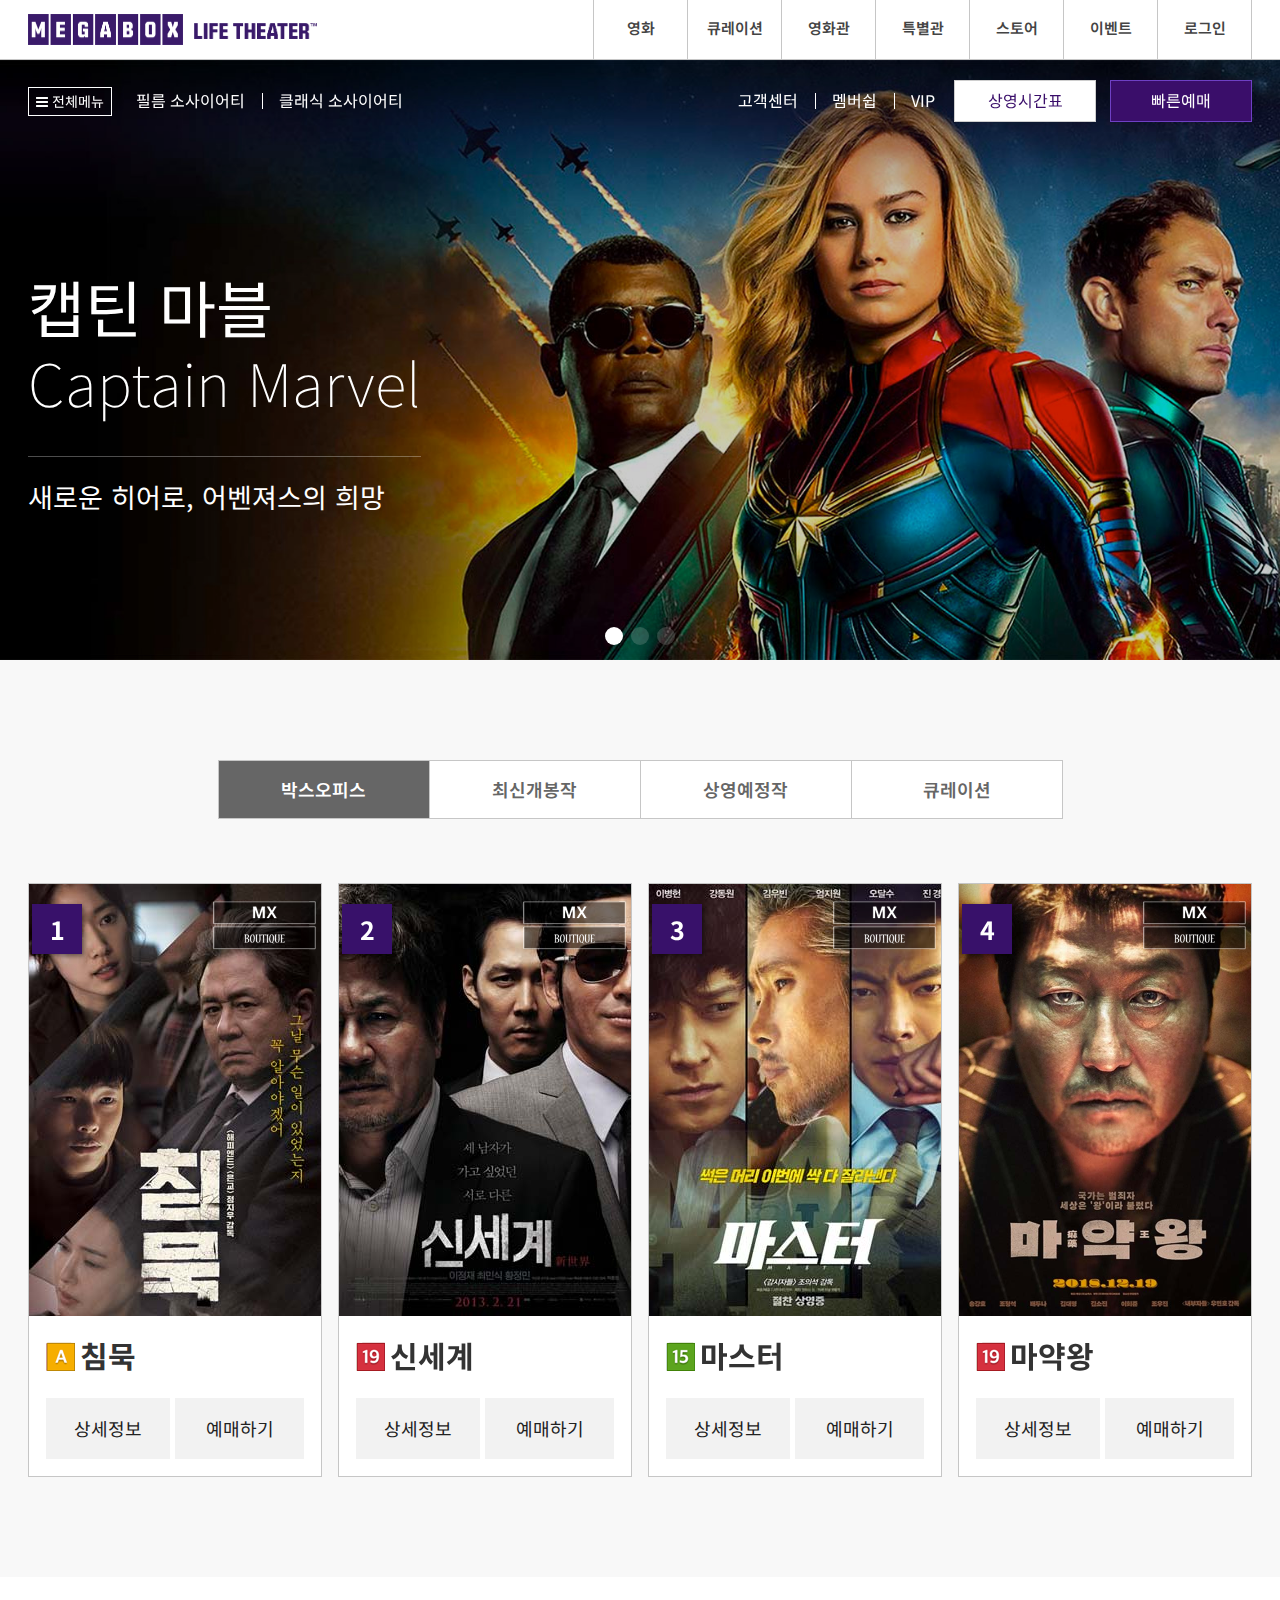
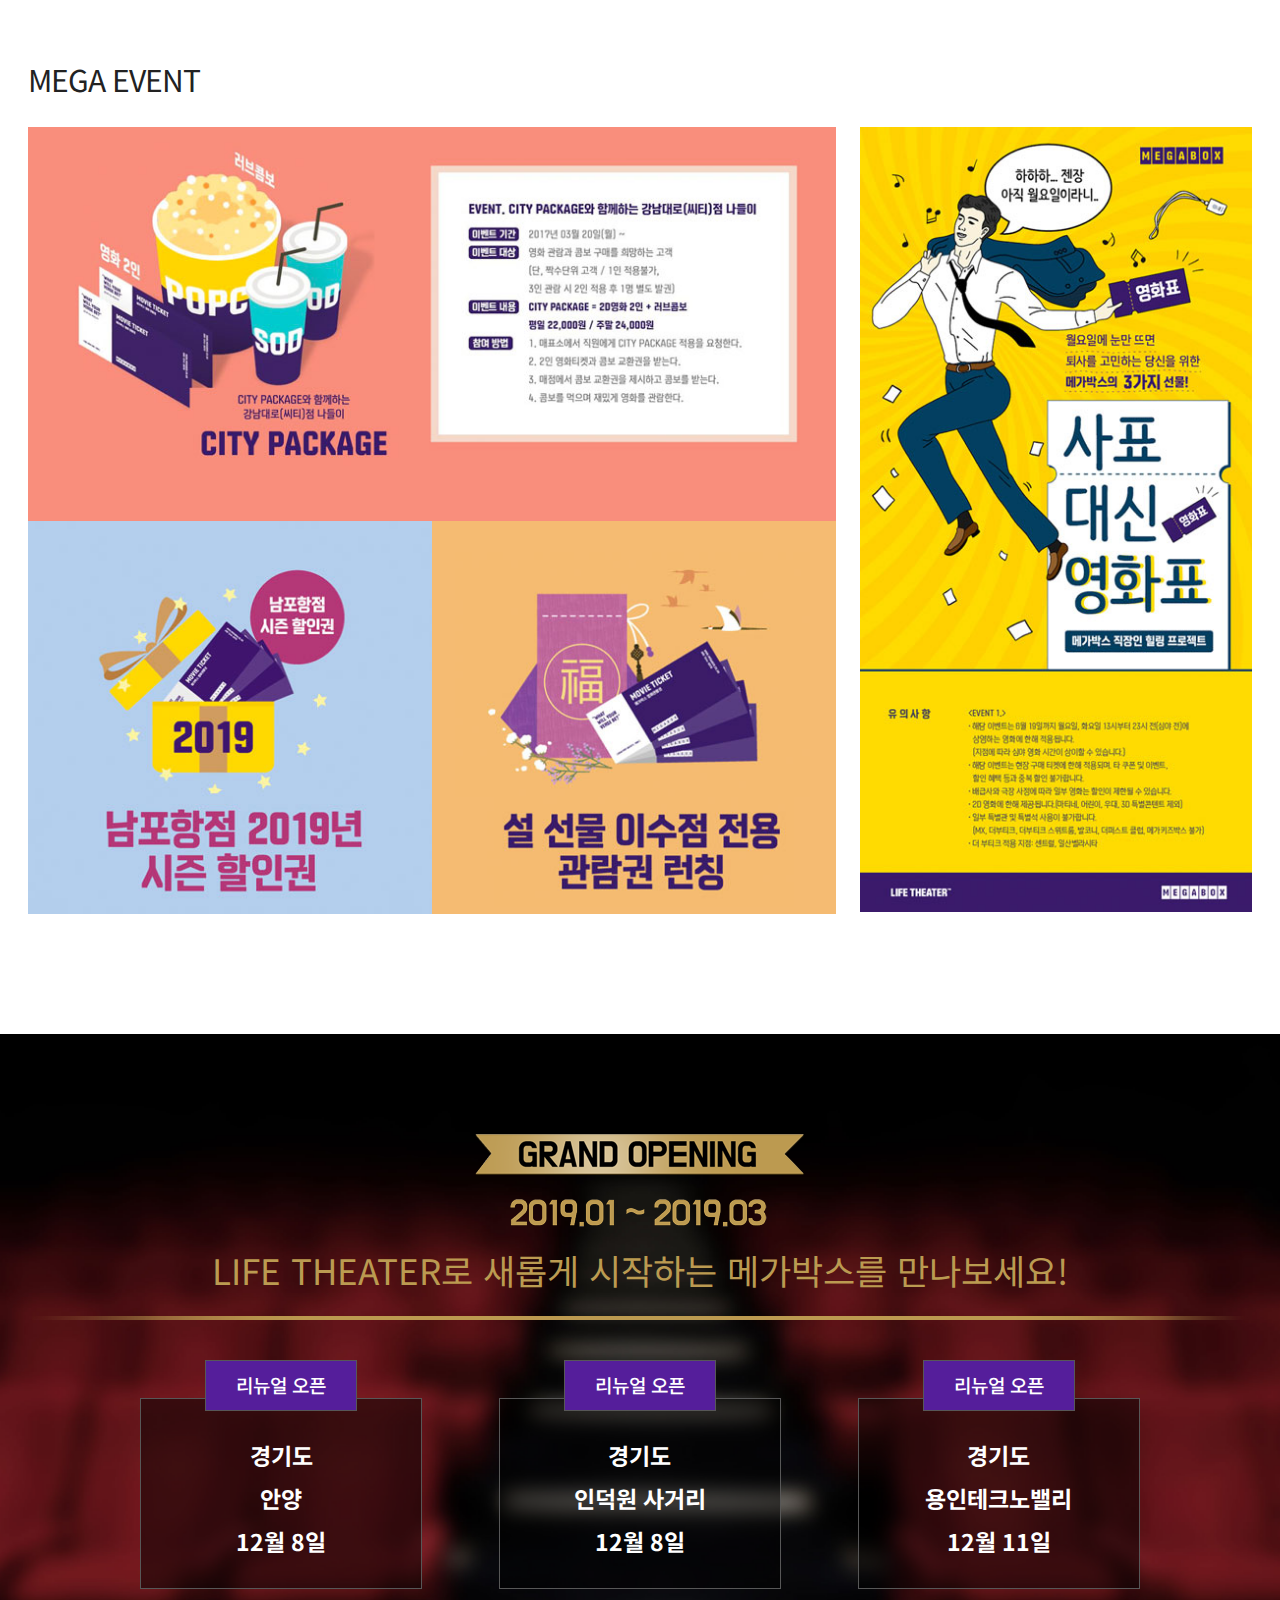
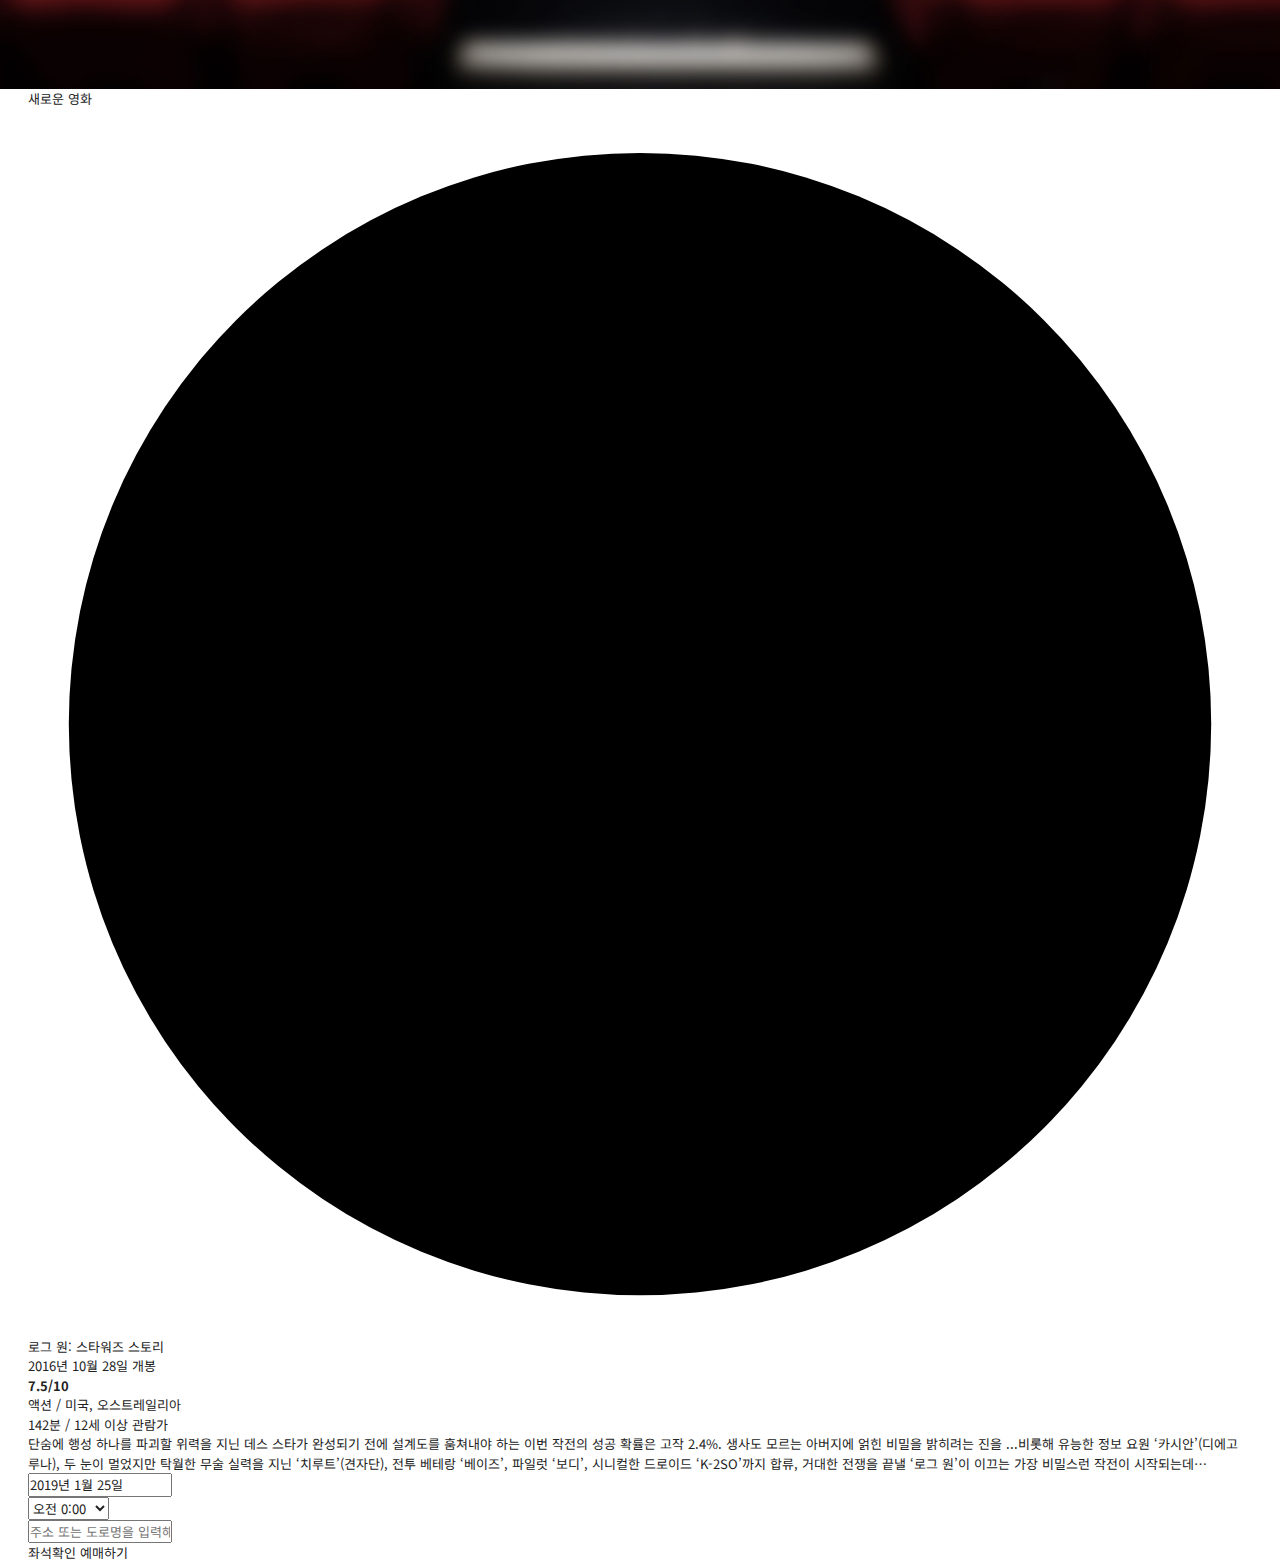
==== commit 214809fb: "Add files via upload" ====
--- a/index.html
+++ b/index.html
@@ -692,6 +692,7 @@
             </div>
         </div>
     </section>
+    <!-- //banner -->
 
     <section id="mega_event">
         <div class="container">
@@ -718,6 +719,118 @@
             </div>
         </div>
     </section>
+    <!-- //mega_event -->
+
+    <section id="mega_opening">
+        <div class="mega_opening">
+            <h2 class="icon ir_pm mb15">GRAND OPENING</h2>
+            <strong class="icon ir_pm">2019.01 ~ 2019.03</strong>
+            <p class="desc">LIFE THEATER로 새롭게 시작하는 메가박스를 만나보세요!</p>
+            <em class="line">
+                <img src="./assets/img/bar.png" alt="bar">
+            </em>
+            <div class="container">
+                <div class="row">
+                    <div class="new_place pt40">
+                        <div>
+                            <h3>리뉴얼 오픈</h3>
+                            <p>경기도<br>안양<br>12월 8일</p>
+                        </div>
+                        <div>
+                            <h3>리뉴얼 오픈</h3>
+                            <p>경기도<br>인덕원 사거리<br>12월 8일</p>
+                        </div>
+                        <div>
+                            <h3>리뉴얼 오픈</h3>
+                            <p>경기도<br>용인테크노밸리<br>12월 11일</p>
+                        </div>
+                    </div>
+                </div>
+            </div>
+        </div>
+    </section>
+    <!-- //mega_opening -->
+
+    <section id="new">
+        <div class="container">
+            <div class="row">
+                <div class="new">
+                    <h2>새로운 영화</h2>
+                    <div class="new_left">
+                        <div class="play">
+                            <svg version="1.1" id="Layer_1" xmlns="http://www.w3.org/2000/svg" xmlns:xlink="http://www.w3.org/1999/xlink" x="0px" y="0px"
+                            viewBox="0 0 120 120" style="enable-background:new 0 0 120 120;" xml:space="preserve">
+                                <circle class="st0" cx="60" cy="60.4" r="56"/>
+                                <path class="st1" d="M81,65.4c4.8-2.8,4.8-7.2,0-10L53.5,39.6c-4.8-2.8-8.7-0.5-8.7,5v31.7c0,5.5,3.9,7.8,8.7,5L81,65.4z"/>
+                            </svg>
+                        </div>
+                    </div>
+                    <div class="new_right">
+                        <h3 class="title">로그 원: 스타워즈 스토리</h3>
+                        <span class="release">2016년 10월 28일 개봉</span>
+                        <div class="star">
+                            <span class="icon star1"></span>
+                            <span class="icon star1"></span>
+                            <span class="icon star1"></span>
+                            <span class="icon star2"></span>
+                            <span class="icon star0"></span>
+                            <strong>7.5/10</strong>
+                        </div>
+                        <ul class="summary">
+                            <li class="genre"><span class="bar">액션 / </span><span>미국, 오스트레일리아</span></li>
+                            <li class="age"><span class="bar">142분 / </span><span>12세 이상 관람가</span></li>
+                            <li class="desc">단숨에 행성 하나를 파괴할 위력을 지닌 데스 스타가 완성되기 전에 설계도를 훔쳐내야 하는 이번 작전의 성공 확률은 고작 2.4%. 생사도 모르는 아버지에 얽힌 비밀을 밝히려는 진을 ...비롯해 유능한 정보 요원 ‘카시안’(디에고 루나), 두 눈이 멀었지만 탁월한 무술 실력을 지닌 ‘치루트’(견자단), 전투 베테랑 ‘베이즈’, 파일럿 ‘보디’, 시니컬한 드로이드 ‘K-2SO’까지 합류, 거대한 전쟁을 끝낼 ‘로그 원’이 이끄는 가장 비밀스런 작전이 시작되는데…</li>
+                        </ul>
+                        <div class="select">
+                            <div class="s1">
+                                <label for="udate" class="ir_so">날짜</label>
+                                <input type="text" id="udate" name="udate" value="2019년 1월 25일" class="ui_select2">
+                            </div>
+                            <div class="s2">
+                                <label for="utime" class="ir_so"> 시간</label>
+                                <select id="utime" name="utime" class="ui_select2">
+                                    <option value="오전 0:00">오전 0:00</option>
+                                    <option value="오전 1:00">오전 1:00</option>
+                                    <option value="오전 2:00">오전 2:00</option>
+                                    <option value="오전 3:00">오전 3:00</option>
+                                    <option value="오전 4:00">오전 4:00</option>
+                                    <option value="오전 5:00">오전 5:00</option>
+                                    <option value="오전 6:00">오전 6:00</option>
+                                    <option value="오전 7:00">오전 7:00</option>
+                                    <option value="오전 8:00">오전 8:00</option>
+                                    <option value="오전 9:00">오전 9:00</option>
+                                    <option value="오전 10:00">오전 10:00</option>
+                                    <option value="오전 11:00">오전 11:00</option>
+                                    <option value="오전 12:00">오전 12:00</option>
+                                    <option value="오후 1:00">오후 1:00</option>
+                                    <option value="오후 2:00">오후 2:00</option>
+                                    <option value="오후 3:00">오후 3:00</option>
+                                    <option value="오후 4:00">오후 4:00</option>
+                                    <option value="오후 5:00">오후 5:00</option>
+                                    <option value="오후 6:00">오후 6:00</option>
+                                    <option value="오후 7:00">오후 7:00</option>
+                                    <option value="오후 8:00">오후 8:00</option>
+                                    <option value="오후 9:00">오후 9:00</option>
+                                    <option value="오후 10:00">오후 10:00</option>
+                                    <option value="오후 11:00">오후 11:00</option>
+                                    <option value="오후 12:00">오후 12:00</option>
+                                </select>
+                            </div>
+                            <div class="s3">
+                                <label for="utext" class="ir_so">주소 또는 도로명을 입력해주세요.</label>
+                                <input type="text" id="utext" name="utext" class="ui_input3" placeholder="주소 또는 도로명을 입력해주세요.">
+                            </div>
+                        </div>
+                        <div class="btn">
+                            <a href="#" class="white">좌석확인</a>
+                            <a href="#" class="purple">예매하기</a>
+                        </div>
+                    </div>
+                </div>
+            </div>
+        </div>
+    </section>
+    <!-- //new -->
 
     <!-- 자바스크립트 라이브러리 -->
     <script src="assets/js/jquery.min_1.12.4.js"></script>
--- a/assets/css/style.css
+++ b/assets/css/style.css
@@ -17,14 +17,15 @@
     width: 100%;
     z-index: 2;
 }
-#movie_list {}
+#movie_list {background-color: #f8f8f8;}
+#mega_event {}
+#mega_opening {}
 
 /* 컨테이너 레이아웃 */
 .container {
     position: relative;
     width: 1280px;
     margin: 0 auto;
-    /*background-color: rgba(0,0,0,0.1);*/
 }
 
 /* row 레이아웃 */
@@ -172,7 +173,7 @@
     text-align: center;
 }
 .movie_list .list_title {margin-bottom: 60px;}
-.movie_list .list_title ul {overflow: hidden; margin: 0 auto; display: inline-block;}
+.movie_list .list_title ul {overflow: hidden; margin: 0 auto; display: inline-block; background-color: #fff;}
 .movie_list .list_title ul li {
     float: left;
     border-top: 1px solid #c6c6c6;
@@ -223,7 +224,7 @@
 .movie_chart .poster .mx_boutique span.m {background-position: 0 -75px;}
 .movie_chart .poster .mx_boutique span.b {background-position: 0 -100px;}
 
-.movie_chart .poster .info {padding: 17px;}
+.movie_chart .poster .info {padding: 17px; background-color: #fff;}
 .movie_chart .poster .info h3 {
     text-align: left;
     margin-bottom: 20px;
@@ -253,6 +254,63 @@
     margin-right: 0;
 }
 
+/* 이벤트 레이아웃 */
+.mega_event {padding-bottom: 100px;}
+.mega_event h2 {
+    padding-top: 80px; padding-bottom: 25px;
+    font-size: 30px; letter-spacing: -1px;
+}
+.mega_event img {display: block;}
+.mega_event .left_side {float: left; width: 66%; margin-right: 2%;}
+.mega_event .left_side figure.first {float: left; width: 100%;}
+.mega_event .left_side figure.second {float: left; width: 50%;}
+.mega_event .left_side figure.third {float: left; width: 50%;}
+.mega_event .right_side {float: left; width: 32%;}
+
+/* 오프닝 레이아웃 */
+.mega_opening {
+    width: 100%; padding: 100px 0; margin-top: 20px;
+    background: url(../img/bg01.jpg) center center;
+    background-size: cover;
+}
+.mega_opening h2 {
+    width: 330px; height: 50px; margin: 0 auto;
+    background-position: 0 -175px;
+}
+.mega_opening strong {
+    width: 260px; height: 45px; margin: 0 auto;
+    background-position: 0 -225px;
+}
+.mega_opening .desc {
+    margin: 0 auto;
+    padding-bottom: 20px;
+    text-align: center; font-size: 35px; color: #BB9B51;
+}
+.mega_opening .line img {
+    display: block;
+    width: 95%; height: 4px;
+    margin: 0 auto;
+}
+.mega_opening .new_place {text-align: center;}
+.mega_opening .new_place>div {
+    display: inline-block;
+    width: 23%;
+    margin-right: 6%;
+}
+.mega_opening .new_place>div:last-child {margin-right: 0;}
+.mega_opening .new_place h3 {
+    display: inline-block;
+    margin-bottom: -24px; padding: 10px 30px;
+    background-color: #551e9b;
+    border: 1px solid #575757;
+    font-size: 19px; font-weight: 500; color: white;
+}
+.mega_opening .new_place p {
+    border: 1px solid #575757;
+    padding: 35px 0 25px;
+    background-color: rgba(0,0,0,0.5);
+    font-size: 23px; font-weight: 700; line-height: 43px; color: white;
+}
 
 /* 반응형 media query */
 /* width : 0 ~ 1280px */
@@ -309,7 +367,11 @@
     .movie_list .list_title li a {
         width: 100%; box-sizing: border-box;
     }
-
+    /* 오프닝 레이아웃 반응형 */
+    .mega_opening {padding: 50px 0;}
+    .mega_opening .desc {font-size: 25px;}
+    .mega_opening .line img {display: none;}
+    .mega_opening .new_place {display: none;}
 }
 
 /* width : 0 ~ 768px */
@@ -323,6 +385,7 @@
     #hamNav {right: 6px;}
 
     /* movie_list 반응형 */
+    #movie_list {background-color: #d9d7e0;}
     body{background-color: #d9d7e0;}
     #movie_list .row {margin: 24px; padding: 24px; background-color: #fff;}
     
@@ -373,6 +436,17 @@
     .movie_list .list_title li.active a::after {
         display: block;
     }
+
+    /* 이벤트 레이아웃 반응형 */
+    .mega_event {background-color: #fff;}
+    .mega_event h2 {padding-top: 0; line-height: -5px;}
+    #mega_event .row {margin: 24px; padding: 24px; background-color: #fff;}
+    .mega_event .left_side {width: 100%;}
+    .mega_event .right_side {float: none;}
+    .mega_event .right_side .first {display: none;}
+
+    /* 오프닝 레이아웃 반응형 */
+    .mega_opening .desc {font-size: 20px;}
 }
 
 /* width : 0 ~ 600px */
@@ -410,7 +484,6 @@
         content :''; width: 8px; height: 100%;
         position: absolute; top: 0; right: 0; z-index: 10;
         background-color: #d9d7e0;
-    
     }
     .movie_list h2.ir_so {
         margin-bottom: 5px;
@@ -442,6 +515,17 @@
         border: 1px solid #c6c6c6;
     }
     
+    /* 이벤트 레이아웃 반응형 */
+    #mega_event .row {
+        margin: 8px; padding: 16px;
+    }
+    .mega_event h2 {font-size: 15px; font-weight: 600; letter-spacing: normal;}
+
+    /* 오프닝 레이아웃 반응형 */
+    .mega_opening {padding: 20px 0; margin-top: 8px;}
+    .mega_opening h2 {width: 197px; height: 24px; background-size: 300px; background-position: 0 -105px;}
+    .mega_opening strong {display: none;}
+    .mega_opening .desc {padding-bottom: 0; font-size: 15px;}
 }
 
 /* width : 0 ~ 480px */
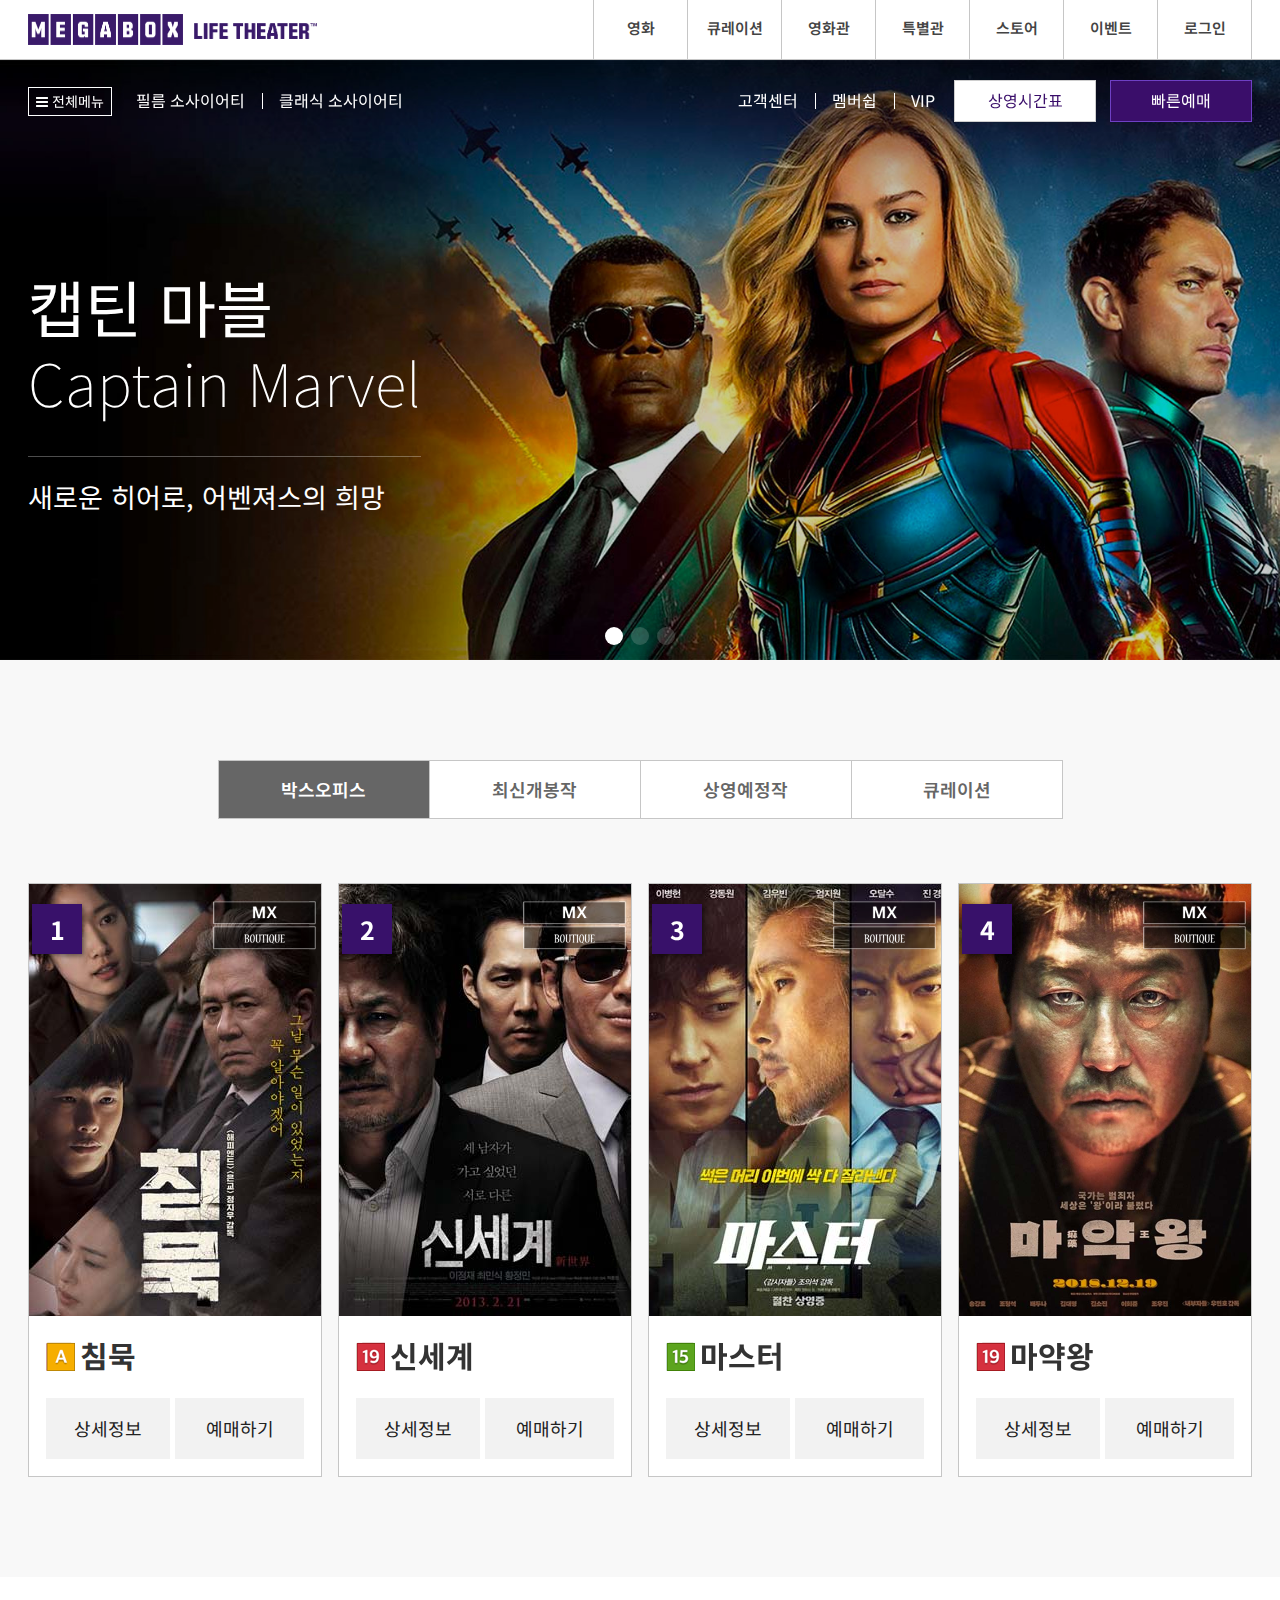
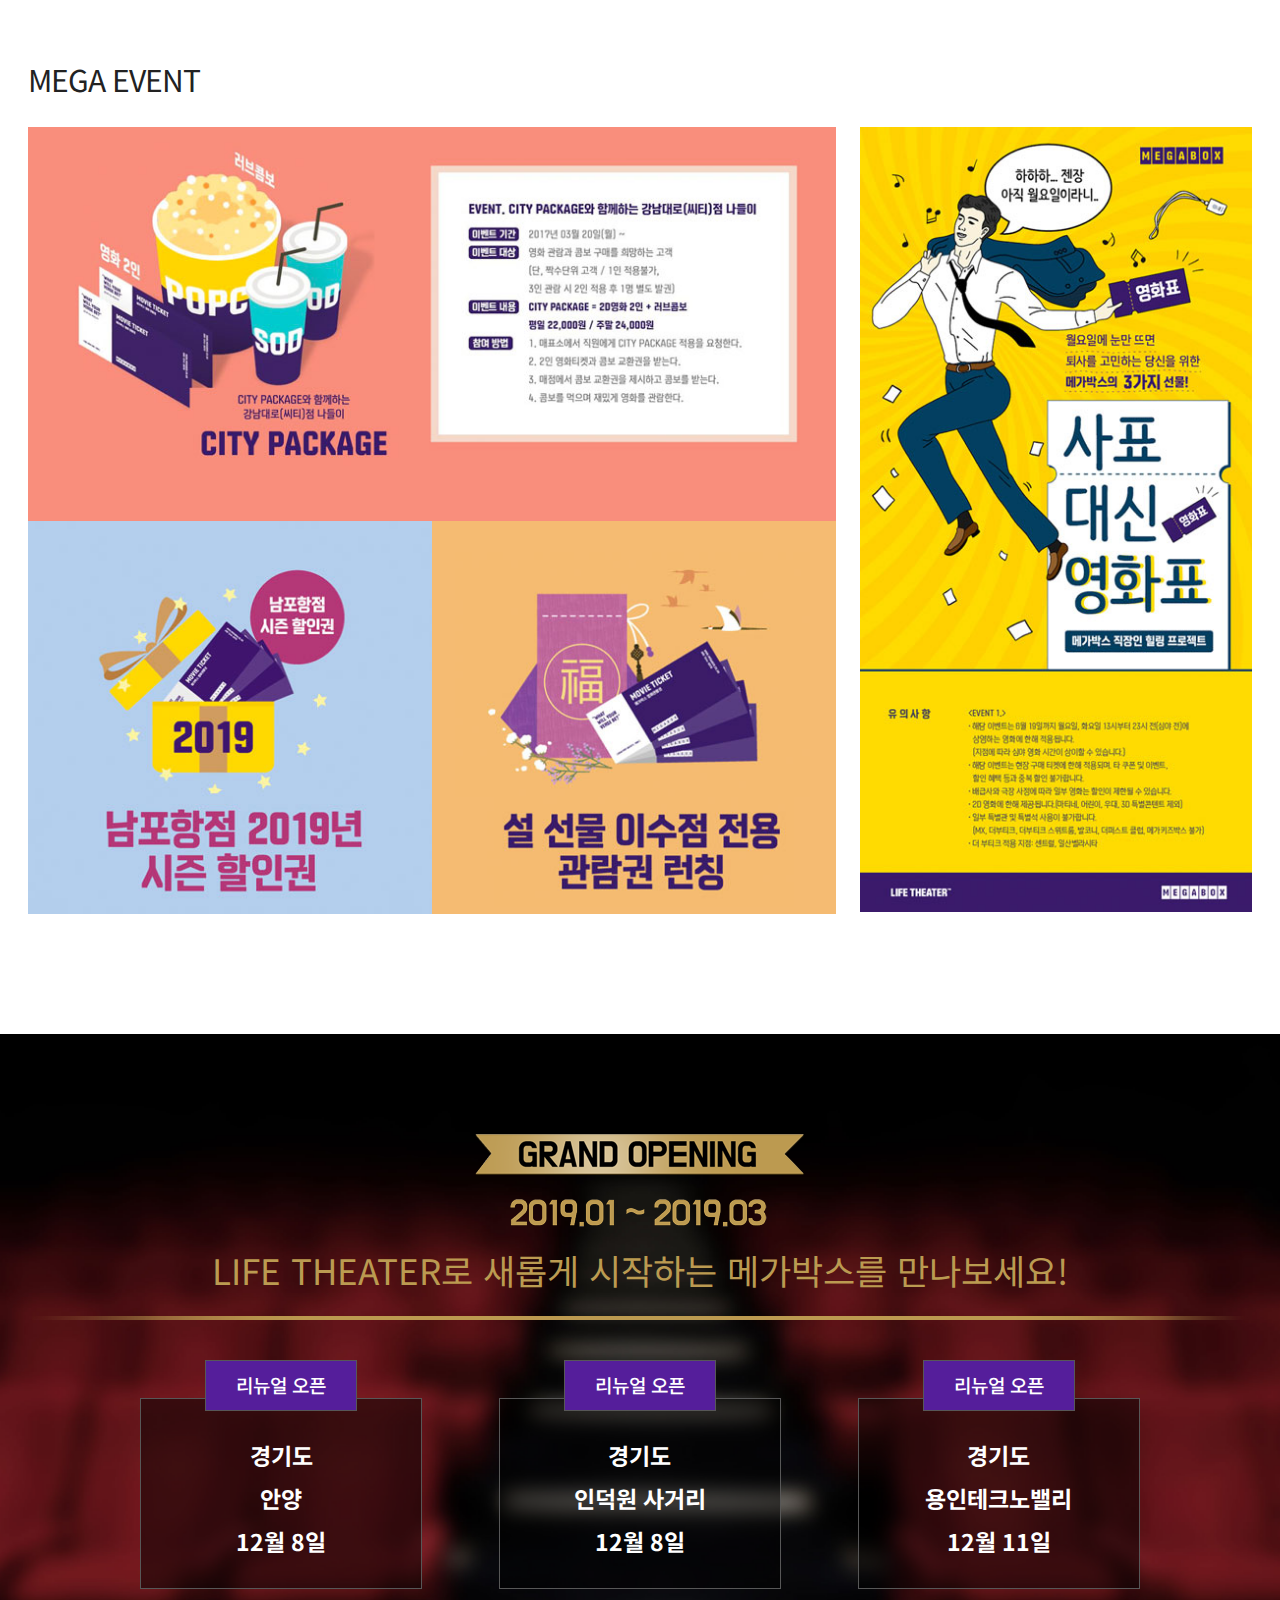
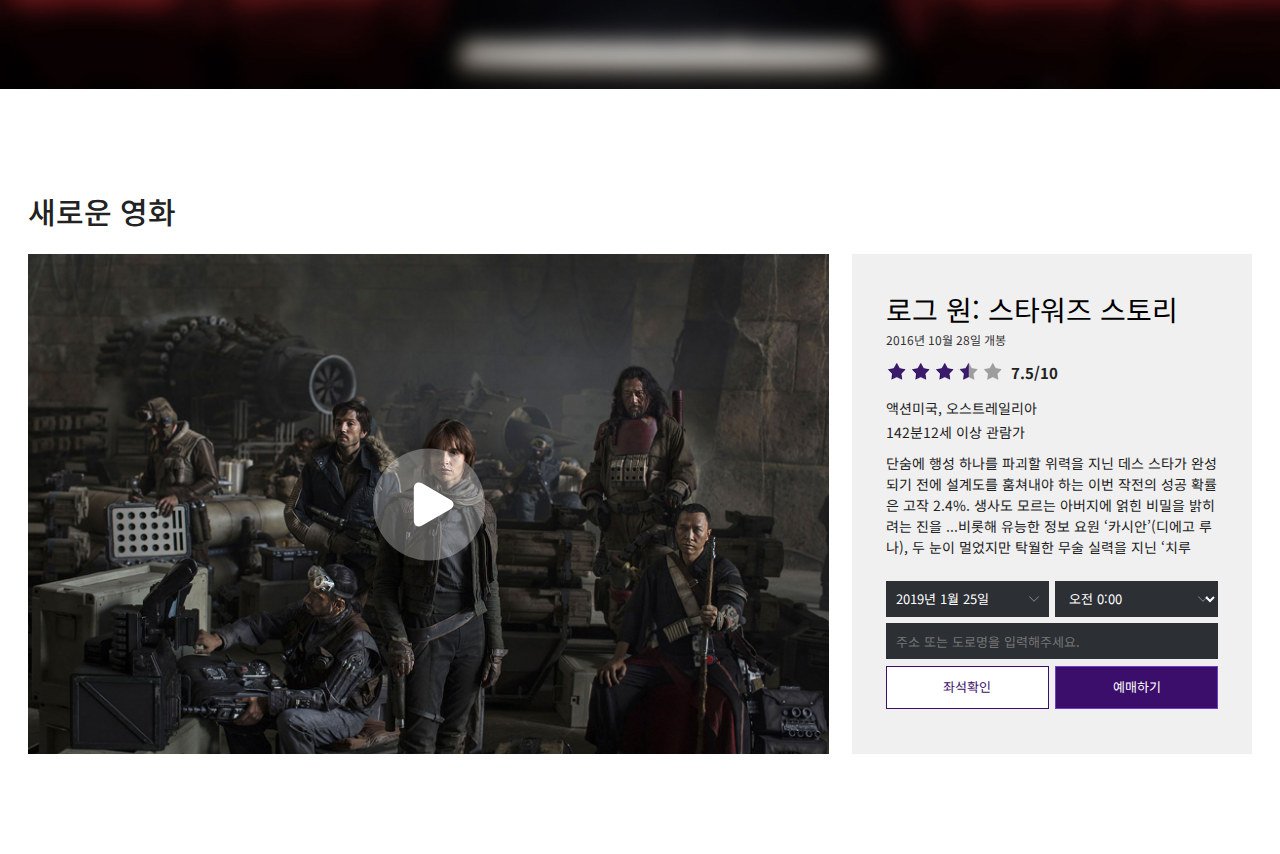
==== commit 8e10d34e: "Add files via upload" ====
--- a/index.html
+++ b/index.html
@@ -756,76 +756,98 @@
             <div class="row">
                 <div class="new">
                     <h2>새로운 영화</h2>
-                    <div class="new_left">
-                        <div class="play">
-                            <svg version="1.1" id="Layer_1" xmlns="http://www.w3.org/2000/svg" xmlns:xlink="http://www.w3.org/1999/xlink" x="0px" y="0px"
-                            viewBox="0 0 120 120" style="enable-background:new 0 0 120 120;" xml:space="preserve">
-                                <circle class="st0" cx="60" cy="60.4" r="56"/>
-                                <path class="st1" d="M81,65.4c4.8-2.8,4.8-7.2,0-10L53.5,39.6c-4.8-2.8-8.7-0.5-8.7,5v31.7c0,5.5,3.9,7.8,8.7,5L81,65.4z"/>
-                            </svg>
-                        </div>
+                    <div class="new_movie">
+                        <div class="new_left">
+                            <div class="play">
+                                <svg version="1.1" id="Layer_1" xmlns="http://www.w3.org/2000/svg" xmlns:xlink="http://www.w3.org/1999/xlink" x="0px" y="0px"
+                                viewBox="0 0 120 120" style="enable-background:new 0 0 120 120;" xml:space="preserve">
+                                    <circle class="st0" cx="60" cy="60.4" r="56"/>
+                                    <path class="st1" d="M81,65.4c4.8-2.8,4.8-7.2,0-10L53.5,39.6c-4.8-2.8-8.7-0.5-8.7,5v31.7c0,5.5,3.9,7.8,8.7,5L81,65.4z"/>
+                                </svg>
+                            </div>
+                        </div>
+                        <!-- //new_left -->
+
+                        <div class="new_right">
+                            <h3 class="title">로그 원: 스타워즈 스토리</h3>
+                            <span class="release">2016년 10월 28일 개봉</span>
+                            <div class="star">
+                                <span class="icon star1"></span>
+                                <span class="icon star1"></span>
+                                <span class="icon star1"></span>
+                                <span class="icon star2"></span>
+                                <span class="icon star0"></span>
+                                <strong>7.5/10</strong>
+                            </div>
+                            <!-- //star -->
+
+                            <ul class="summary">
+                                <li class="genre"><span class="bar">액션</span><span>미국, 오스트레일리아</span></li>
+                                <li class="age"><span class="bar">142분</span><span>12세 이상 관람가</span></li>
+                                <li class="desc">단숨에 행성 하나를 파괴할 위력을 지닌 데스 스타가 완성되기 전에 설계도를 훔쳐내야 하는 이번 작전의 성공 확률은 고작 2.4%. 생사도 모르는 아버지에 얽힌 비밀을 밝히려는 진을 ...비롯해 유능한 정보 요원 ‘카시안’(디에고 루나), 두 눈이 멀었지만 탁월한 무술 실력을 지닌 ‘치루트’(견자단), 전투 베테랑 ‘베이즈’, 파일럿 ‘보디’, 시니컬한 드로이드 ‘K-2SO’까지 합류, 거대한 전쟁을 끝낼 ‘로그 원’이 이끄는 가장 비밀스런 작전이 시작되는데…</li>
+                            </ul>
+                            <!-- //summary -->
+
+                            <div class="select">
+                                <div class="s1">
+                                    <label for="udate" class="ir_so">날짜</label>
+                                    <input type="text" id="udate" name="udate" value="2019년 1월 25일" class="ui_select2">
+                                </div>
+                                <!-- //select1 -->
+
+                                <div class="s2">
+                                    <label for="utime" class="ir_so"> 시간</label>
+                                    <select id="utime" name="utime" class="ui_select2">
+                                        <option value="오전 0:00">오전 0:00</option>
+                                        <option value="오전 1:00">오전 1:00</option>
+                                        <option value="오전 2:00">오전 2:00</option>
+                                        <option value="오전 3:00">오전 3:00</option>
+                                        <option value="오전 4:00">오전 4:00</option>
+                                        <option value="오전 5:00">오전 5:00</option>
+                                        <option value="오전 6:00">오전 6:00</option>
+                                        <option value="오전 7:00">오전 7:00</option>
+                                        <option value="오전 8:00">오전 8:00</option>
+                                        <option value="오전 9:00">오전 9:00</option>
+                                        <option value="오전 10:00">오전 10:00</option>
+                                        <option value="오전 11:00">오전 11:00</option>
+                                        <option value="오전 12:00">오전 12:00</option>
+                                        <option value="오후 1:00">오후 1:00</option>
+                                        <option value="오후 2:00">오후 2:00</option>
+                                        <option value="오후 3:00">오후 3:00</option>
+                                        <option value="오후 4:00">오후 4:00</option>
+                                        <option value="오후 5:00">오후 5:00</option>
+                                        <option value="오후 6:00">오후 6:00</option>
+                                        <option value="오후 7:00">오후 7:00</option>
+                                        <option value="오후 8:00">오후 8:00</option>
+                                        <option value="오후 9:00">오후 9:00</option>
+                                        <option value="오후 10:00">오후 10:00</option>
+                                        <option value="오후 11:00">오후 11:00</option>
+                                        <option value="오후 12:00">오후 12:00</option>
+                                    </select>
+                                </div>
+                                <!-- //select2 -->
+
+                                <div class="s3">
+                                    <label for="utext" class="ir_so">주소 또는 도로명을 입력해주세요.</label>
+                                    <input type="text" id="utext" name="utext" class="ui_input3" placeholder="주소 또는 도로명을 입력해주세요.">
+                                </div>
+                                <!-- //select3 -->
+
+                            </div>
+                            <!-- //select -->
+
+                            <div class="btn">
+                                <a href="#" class="white">좌석확인</a>
+                                <a href="#" class="purple">예매하기</a>
+                            </div>
+                            <!-- //btn -->
+
+                        </div>
+                        <!-- //new_right -->
+
                     </div>
-                    <div class="new_right">
-                        <h3 class="title">로그 원: 스타워즈 스토리</h3>
-                        <span class="release">2016년 10월 28일 개봉</span>
-                        <div class="star">
-                            <span class="icon star1"></span>
-                            <span class="icon star1"></span>
-                            <span class="icon star1"></span>
-                            <span class="icon star2"></span>
-                            <span class="icon star0"></span>
-                            <strong>7.5/10</strong>
-                        </div>
-                        <ul class="summary">
-                            <li class="genre"><span class="bar">액션 / </span><span>미국, 오스트레일리아</span></li>
-                            <li class="age"><span class="bar">142분 / </span><span>12세 이상 관람가</span></li>
-                            <li class="desc">단숨에 행성 하나를 파괴할 위력을 지닌 데스 스타가 완성되기 전에 설계도를 훔쳐내야 하는 이번 작전의 성공 확률은 고작 2.4%. 생사도 모르는 아버지에 얽힌 비밀을 밝히려는 진을 ...비롯해 유능한 정보 요원 ‘카시안’(디에고 루나), 두 눈이 멀었지만 탁월한 무술 실력을 지닌 ‘치루트’(견자단), 전투 베테랑 ‘베이즈’, 파일럿 ‘보디’, 시니컬한 드로이드 ‘K-2SO’까지 합류, 거대한 전쟁을 끝낼 ‘로그 원’이 이끄는 가장 비밀스런 작전이 시작되는데…</li>
-                        </ul>
-                        <div class="select">
-                            <div class="s1">
-                                <label for="udate" class="ir_so">날짜</label>
-                                <input type="text" id="udate" name="udate" value="2019년 1월 25일" class="ui_select2">
-                            </div>
-                            <div class="s2">
-                                <label for="utime" class="ir_so"> 시간</label>
-                                <select id="utime" name="utime" class="ui_select2">
-                                    <option value="오전 0:00">오전 0:00</option>
-                                    <option value="오전 1:00">오전 1:00</option>
-                                    <option value="오전 2:00">오전 2:00</option>
-                                    <option value="오전 3:00">오전 3:00</option>
-                                    <option value="오전 4:00">오전 4:00</option>
-                                    <option value="오전 5:00">오전 5:00</option>
-                                    <option value="오전 6:00">오전 6:00</option>
-                                    <option value="오전 7:00">오전 7:00</option>
-                                    <option value="오전 8:00">오전 8:00</option>
-                                    <option value="오전 9:00">오전 9:00</option>
-                                    <option value="오전 10:00">오전 10:00</option>
-                                    <option value="오전 11:00">오전 11:00</option>
-                                    <option value="오전 12:00">오전 12:00</option>
-                                    <option value="오후 1:00">오후 1:00</option>
-                                    <option value="오후 2:00">오후 2:00</option>
-                                    <option value="오후 3:00">오후 3:00</option>
-                                    <option value="오후 4:00">오후 4:00</option>
-                                    <option value="오후 5:00">오후 5:00</option>
-                                    <option value="오후 6:00">오후 6:00</option>
-                                    <option value="오후 7:00">오후 7:00</option>
-                                    <option value="오후 8:00">오후 8:00</option>
-                                    <option value="오후 9:00">오후 9:00</option>
-                                    <option value="오후 10:00">오후 10:00</option>
-                                    <option value="오후 11:00">오후 11:00</option>
-                                    <option value="오후 12:00">오후 12:00</option>
-                                </select>
-                            </div>
-                            <div class="s3">
-                                <label for="utext" class="ir_so">주소 또는 도로명을 입력해주세요.</label>
-                                <input type="text" id="utext" name="utext" class="ui_input3" placeholder="주소 또는 도로명을 입력해주세요.">
-                            </div>
-                        </div>
-                        <div class="btn">
-                            <a href="#" class="white">좌석확인</a>
-                            <a href="#" class="purple">예매하기</a>
-                        </div>
-                    </div>
+                    <!-- //new_movie -->
+
                 </div>
             </div>
         </div>
--- a/assets/css/style.css
+++ b/assets/css/style.css
@@ -312,6 +312,90 @@
     font-size: 23px; font-weight: 700; line-height: 43px; color: white;
 }
 
+/* 새로운 영화 레이아웃 */
+.new {
+    position: relative;
+    padding: 100px 0;
+}
+.new h2 {
+    margin-bottom: 20px;
+    font-size: 30px; font-weight: 500;
+}
+.new .new_left {
+    position: relative;
+    height: 500px; margin-right: 423px;
+    background: #ccc url(../img/new01.jpg) center center; background-size: cover;
+}
+.new .new_left .play {
+    position: absolute; left: 50%; top: 50%; transform: translate(-50%, -50%);
+    width: 120px; height: 120px;
+}
+.new .new_left .play .st0 {fill: #fff; opacity: 0.3}
+.new .new_left .play .st1 {fill: #fff;}
+
+.new .new_right {
+    position: absolute; right: 0; top: 165px;
+    width: 400px; height: 500px;
+    padding: 34px; box-sizing: border-box;
+    background: #f0f0f0;
+}
+.new .new_right .title {font-size: 28px; color: #000;}
+.new .new_right .release {font-size: 12px; color: #333;}
+.new .new_right .star {padding: 13px 0;}
+.new .new_right .star strong {
+    padding-left: 5px;
+    font-size: 15px;
+}
+.new .new_right .star span {display: inline-block; width: 20px; height: 20px; vertical-align: -3px;}
+.new .new_right .star .star1 {background-position: -393px 0;}
+.new .new_right .star .star2 {background-position: -412px 0;}
+.new .new_right .star .star0 {background-position: -374px 0;}
+
+.new .new_right .summary {font-size: 14px;}
+.new .new_right .genre {padding-bottom: 3px;}
+.new .new_right .age {padding-bottom: 10px;}
+.new .new_right .desc {
+    overflow: hidden;
+    height: 108px; margin-bottom: 20px; 
+}
+
+.new .new_right .select {overflow: hidden;}
+.new .new_right .select .ui_select2 {
+    width: 100%; height: 36px;
+    box-sizing: border-box; padding: 0 10px;
+    background: #2c2f34 url(../img/down.svg) no-repeat right 10px center; background-size: 10px;
+    color: white;
+    border: 0;
+}
+.new .new_right .select .ui_input3 {
+    width: 100%; height: 36px;
+    padding: 0 10px;
+    background: #2c2f34;
+    border: 0;
+    color: #fff;
+}
+.new .new_right .select .s1 {
+    float: left;
+    width: 49%; margin-right: 2%;
+}
+.new .new_right .select .s2 {
+    float: left;
+    width: 49%;
+}
+.new .new_right .select .s3 {
+    float: left;
+    width: 100%;
+    margin-top: 2%;
+}
+.new .new_right .btn {
+    overflow: hidden;
+    margin-top: 2%;
+    text-align: center;
+}
+.new .new_right .btn a {float: left; width: 49%; box-sizing: border-box; display: block; padding: 10px 30px 12px 30px;}
+.new .new_right .btn a.white {background-color: #fff; margin-right: 2%; color: #3a0e6a; border: 1px solid #3a0e6a;}
+.new .new_right .btn a.purple {background-color: #3a0e6a; color: #fff; border: 1px solid #6e40c4;}
+
 /* 반응형 media query */
 /* width : 0 ~ 1280px */
 @media (max-width:1285px){
@@ -438,7 +522,7 @@
     }
 
     /* 이벤트 레이아웃 반응형 */
-    .mega_event {background-color: #fff;}
+    .mega_event {background-color: #fff; padding-bottom: 30px;}
     .mega_event h2 {padding-top: 0; line-height: -5px;}
     #mega_event .row {margin: 24px; padding: 24px; background-color: #fff;}
     .mega_event .left_side {width: 100%;}
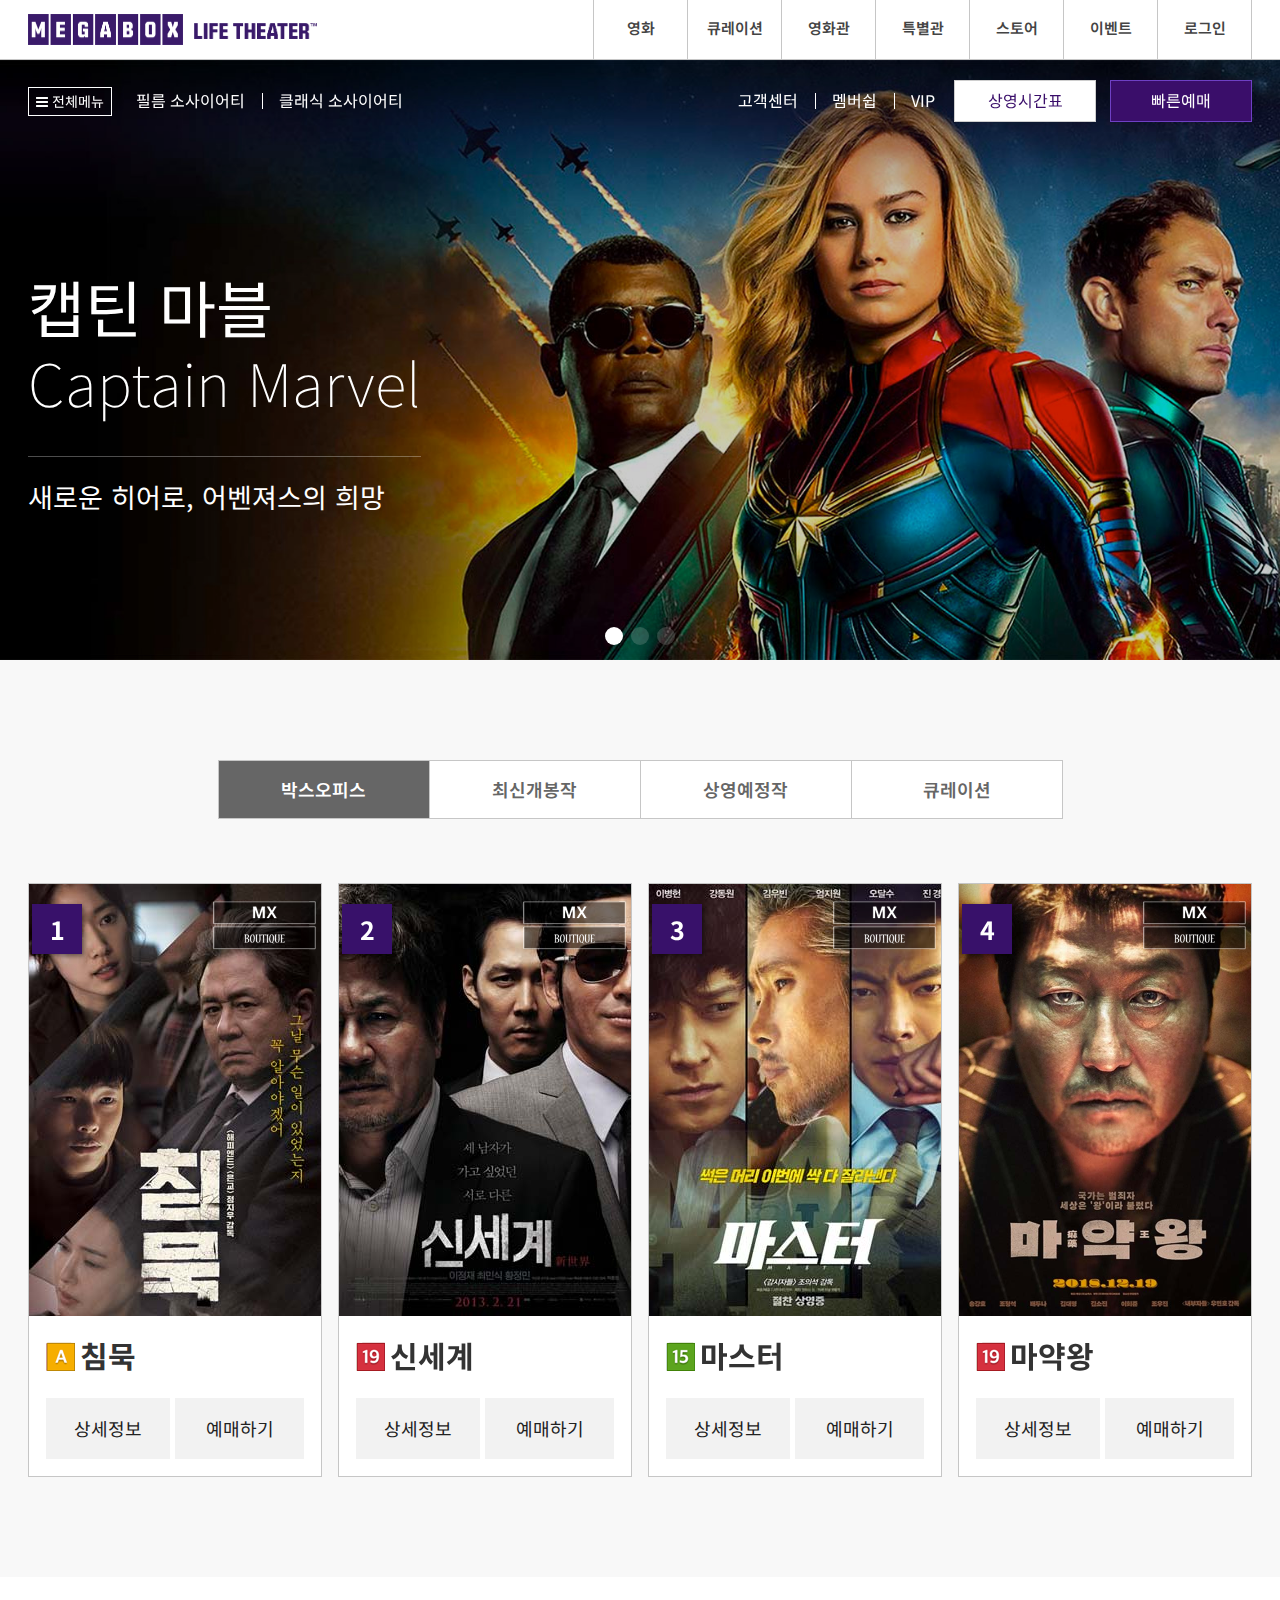
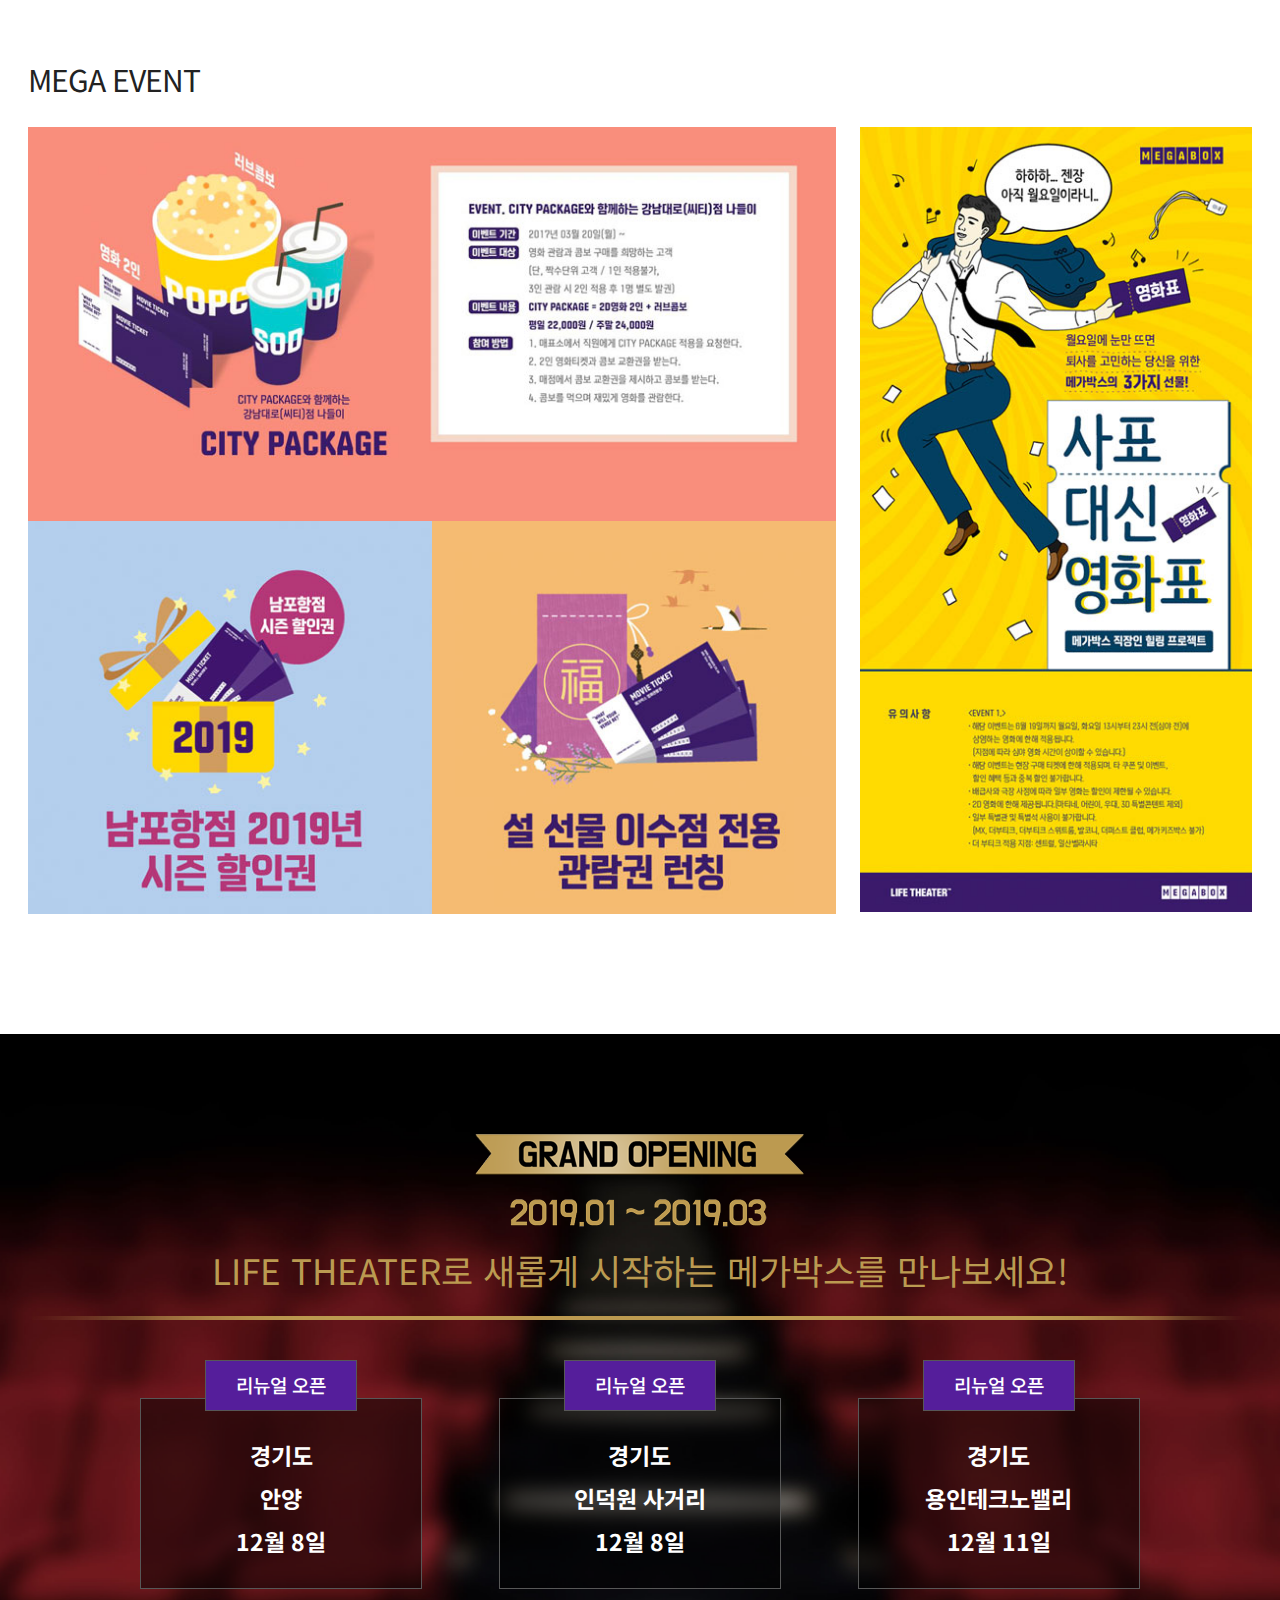
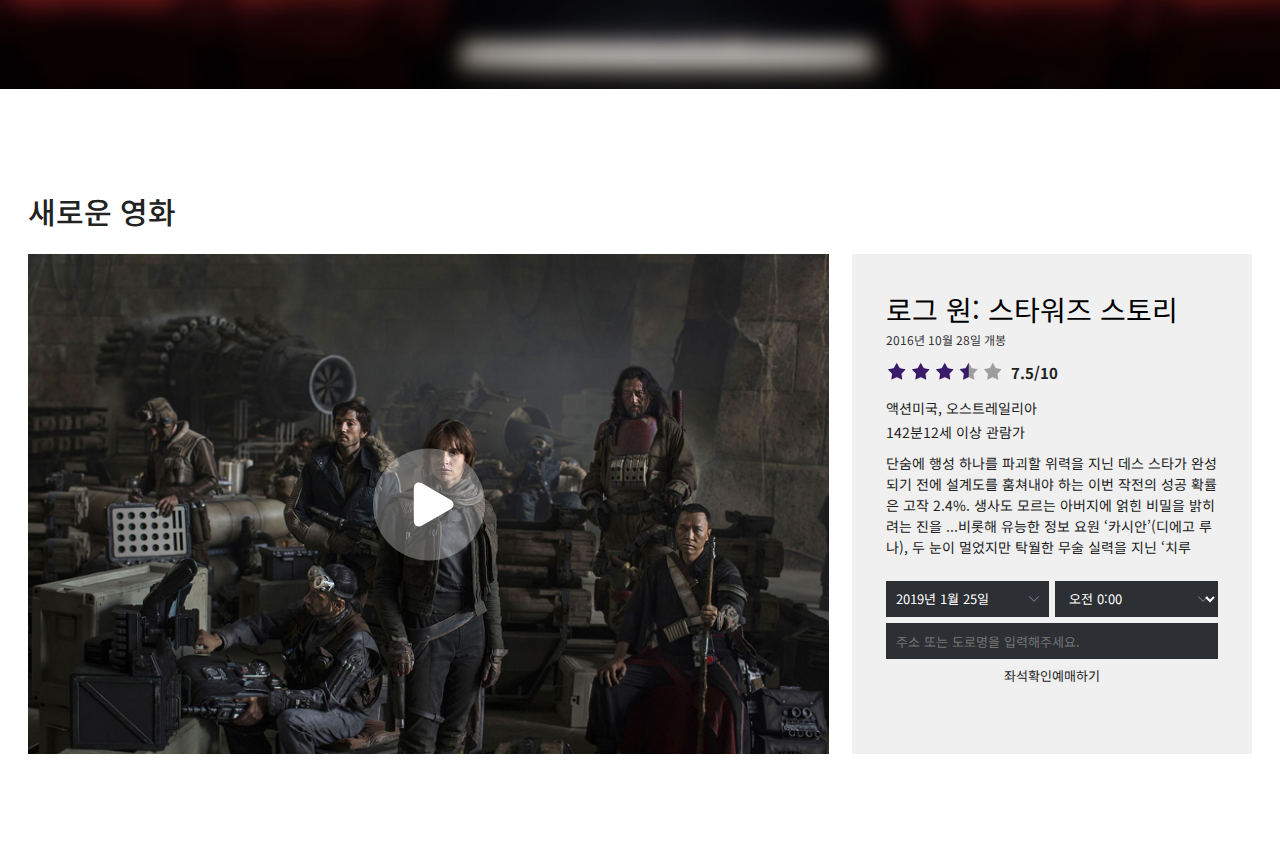
==== commit 305a5f1a: "Add files via upload" ====
--- a/index.html
+++ b/index.html
@@ -788,59 +788,63 @@
                             </ul>
                             <!-- //summary -->
 
-                            <div class="select">
-                                <div class="s1">
-                                    <label for="udate" class="ir_so">날짜</label>
-                                    <input type="text" id="udate" name="udate" value="2019년 1월 25일" class="ui_select2">
-                                </div>
-                                <!-- //select1 -->
-
-                                <div class="s2">
-                                    <label for="utime" class="ir_so"> 시간</label>
-                                    <select id="utime" name="utime" class="ui_select2">
-                                        <option value="오전 0:00">오전 0:00</option>
-                                        <option value="오전 1:00">오전 1:00</option>
-                                        <option value="오전 2:00">오전 2:00</option>
-                                        <option value="오전 3:00">오전 3:00</option>
-                                        <option value="오전 4:00">오전 4:00</option>
-                                        <option value="오전 5:00">오전 5:00</option>
-                                        <option value="오전 6:00">오전 6:00</option>
-                                        <option value="오전 7:00">오전 7:00</option>
-                                        <option value="오전 8:00">오전 8:00</option>
-                                        <option value="오전 9:00">오전 9:00</option>
-                                        <option value="오전 10:00">오전 10:00</option>
-                                        <option value="오전 11:00">오전 11:00</option>
-                                        <option value="오전 12:00">오전 12:00</option>
-                                        <option value="오후 1:00">오후 1:00</option>
-                                        <option value="오후 2:00">오후 2:00</option>
-                                        <option value="오후 3:00">오후 3:00</option>
-                                        <option value="오후 4:00">오후 4:00</option>
-                                        <option value="오후 5:00">오후 5:00</option>
-                                        <option value="오후 6:00">오후 6:00</option>
-                                        <option value="오후 7:00">오후 7:00</option>
-                                        <option value="오후 8:00">오후 8:00</option>
-                                        <option value="오후 9:00">오후 9:00</option>
-                                        <option value="오후 10:00">오후 10:00</option>
-                                        <option value="오후 11:00">오후 11:00</option>
-                                        <option value="오후 12:00">오후 12:00</option>
-                                    </select>
-                                </div>
-                                <!-- //select2 -->
-
-                                <div class="s3">
-                                    <label for="utext" class="ir_so">주소 또는 도로명을 입력해주세요.</label>
-                                    <input type="text" id="utext" name="utext" class="ui_input3" placeholder="주소 또는 도로명을 입력해주세요.">
-                                </div>
-                                <!-- //select3 -->
-
-                            </div>
-                            <!-- //select -->
-
-                            <div class="btn">
-                                <a href="#" class="white">좌석확인</a>
-                                <a href="#" class="purple">예매하기</a>
-                            </div>
-                            <!-- //btn -->
+                            <form id="reservation">
+                                <fieldset class="select">
+                                    <legend class="ir_so">Select Menu</legend>
+                                    <div class="s1">
+                                        <label for="udate" class="ir_so">날짜</label>
+                                        <input type="text" id="udate" name="udate" value="2019년 1월 25일" class="ui_select2">
+                                    </div>
+                                    <!-- //select1 -->
+
+                                    <div class="s2">
+                                        <label for="utime" class="ir_so"> 시간</label>
+                                        <select id="utime" name="utime" class="ui_select2">
+                                            <option value="오전 0:00">오전 0:00</option>
+                                            <option value="오전 1:00">오전 1:00</option>
+                                            <option value="오전 2:00">오전 2:00</option>
+                                            <option value="오전 3:00">오전 3:00</option>
+                                            <option value="오전 4:00">오전 4:00</option>
+                                            <option value="오전 5:00">오전 5:00</option>
+                                            <option value="오전 6:00">오전 6:00</option>
+                                            <option value="오전 7:00">오전 7:00</option>
+                                            <option value="오전 8:00">오전 8:00</option>
+                                            <option value="오전 9:00">오전 9:00</option>
+                                            <option value="오전 10:00">오전 10:00</option>
+                                            <option value="오전 11:00">오전 11:00</option>
+                                            <option value="오전 12:00">오전 12:00</option>
+                                            <option value="오후 1:00">오후 1:00</option>
+                                            <option value="오후 2:00">오후 2:00</option>
+                                            <option value="오후 3:00">오후 3:00</option>
+                                            <option value="오후 4:00">오후 4:00</option>
+                                            <option value="오후 5:00">오후 5:00</option>
+                                            <option value="오후 6:00">오후 6:00</option>
+                                            <option value="오후 7:00">오후 7:00</option>
+                                            <option value="오후 8:00">오후 8:00</option>
+                                            <option value="오후 9:00">오후 9:00</option>
+                                            <option value="오후 10:00">오후 10:00</option>
+                                            <option value="오후 11:00">오후 11:00</option>
+                                            <option value="오후 12:00">오후 12:00</option>
+                                        </select>
+                                    </div>
+                                    <!-- //select2 -->
+
+                                    <div class="s3">
+                                        <label for="utext" class="ir_so">주소 또는 도로명을 입력해주세요.</label>
+                                        <input type="text" id="utext" name="utext" class="ui_input3" placeholder="주소 또는 도로명을 입력해주세요.">
+                                    </div>
+                                    <!-- //select3 -->
+
+                                </fieldset>
+                                <!-- //select -->
+
+                                <fieldset class="btn">
+                                    <legend class="ir_so">button</legend>
+                                    <button class="white">좌석확인</a>
+                                    <button class="purple">예매하기</a>
+                                </fieldset>
+                                <!-- //btn -->
+                            </form>
 
                         </div>
                         <!-- //new_right -->
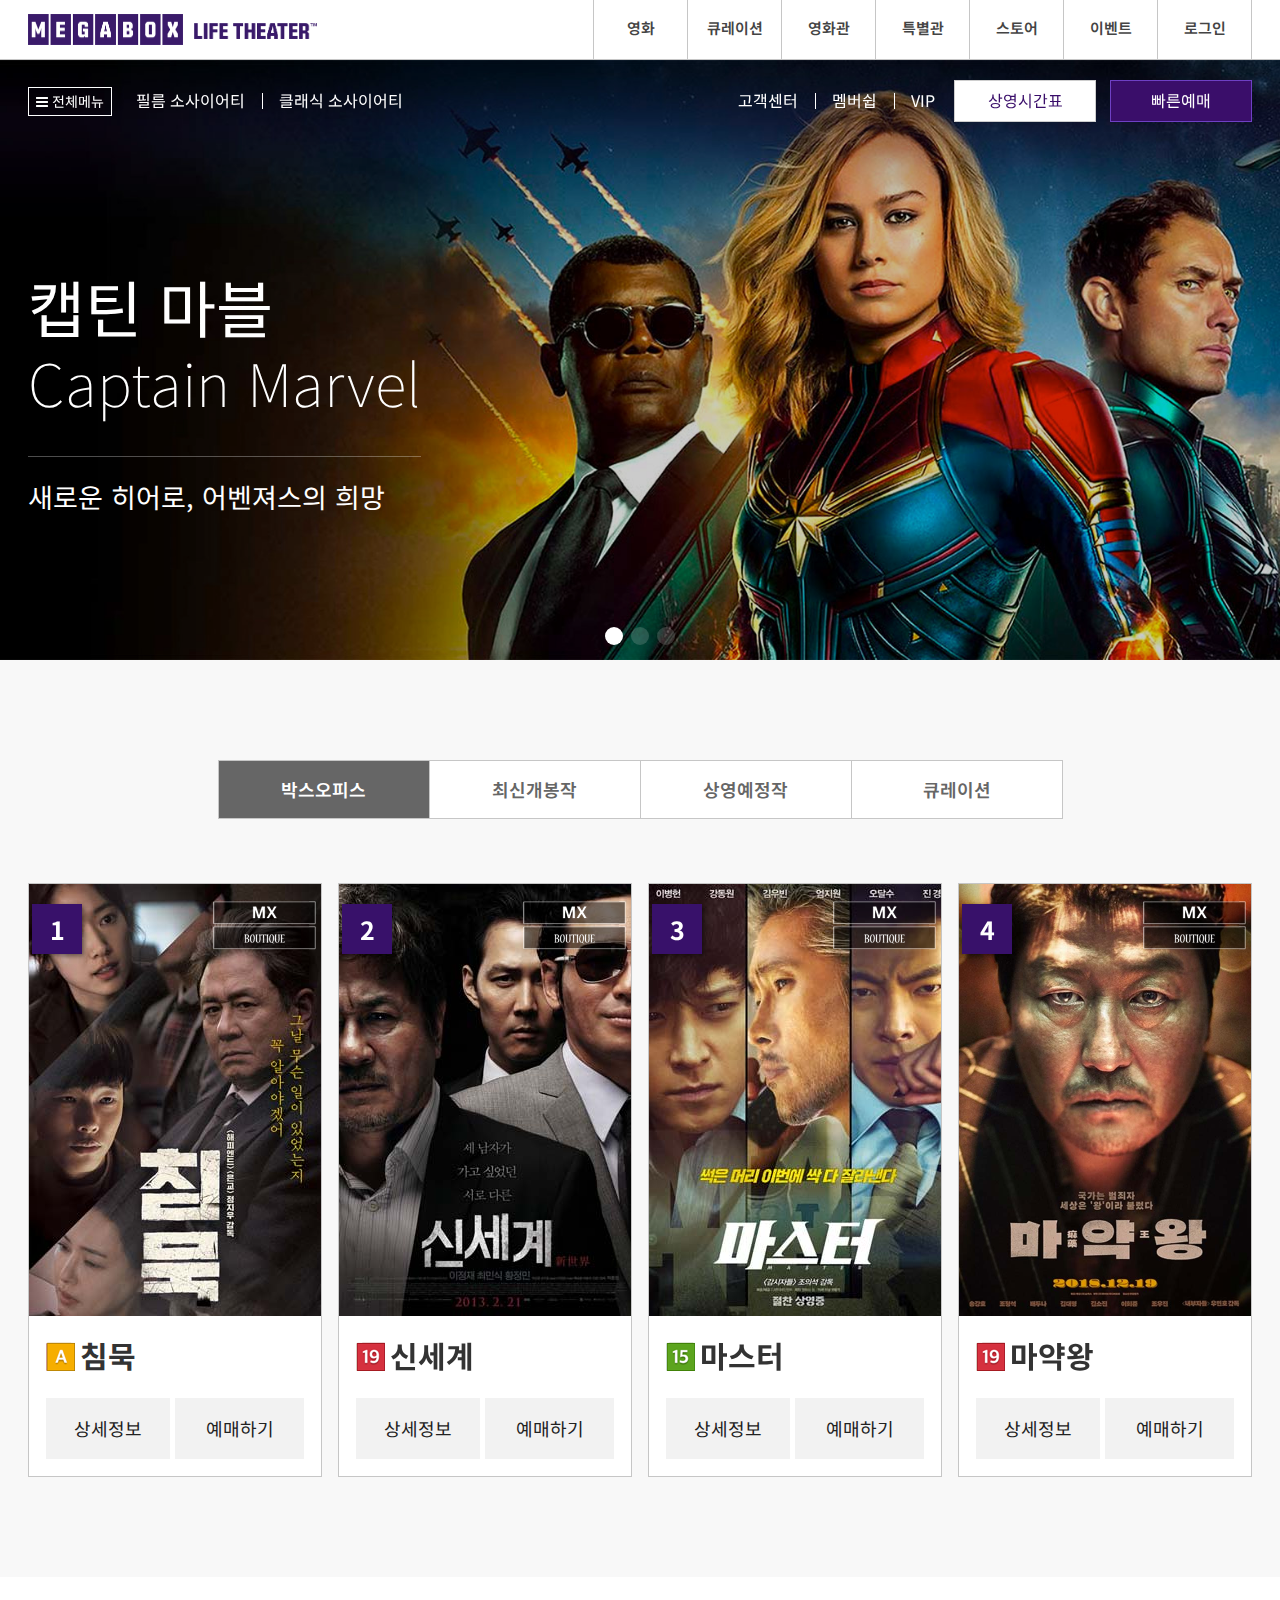
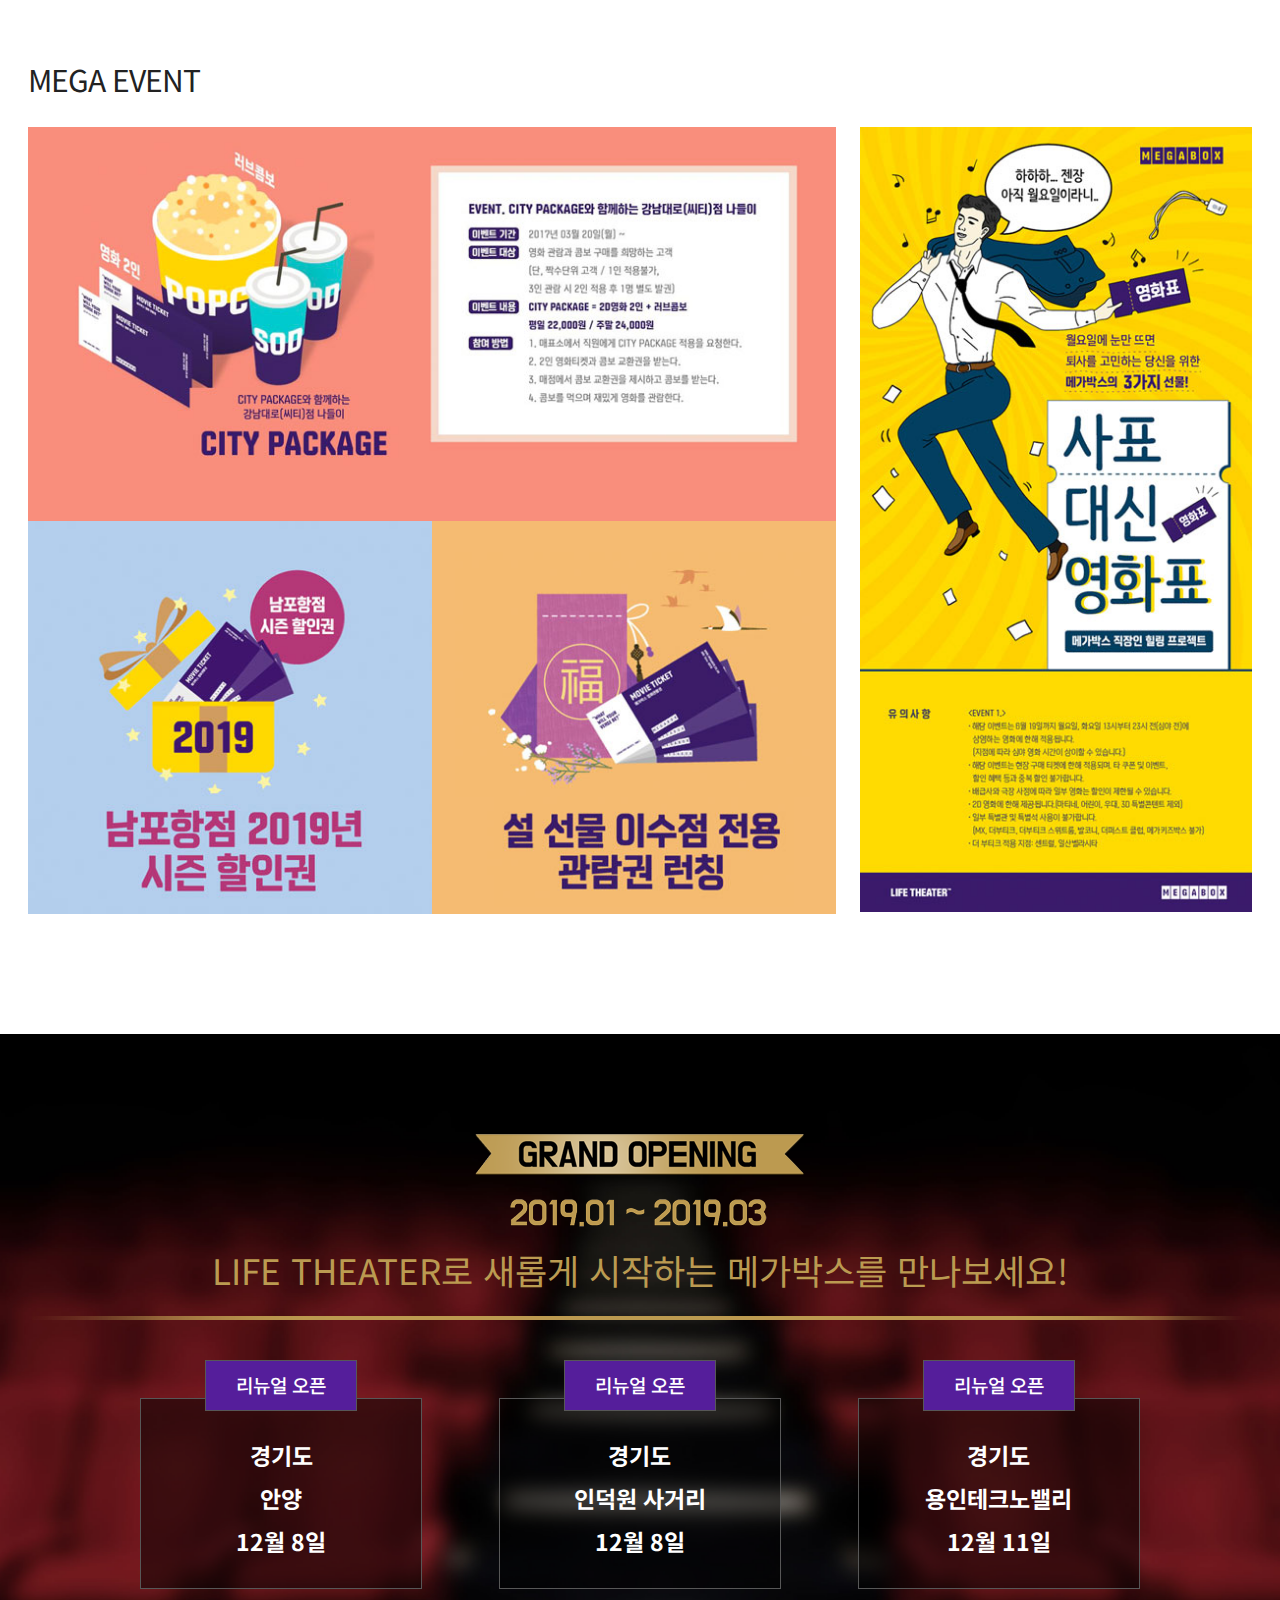
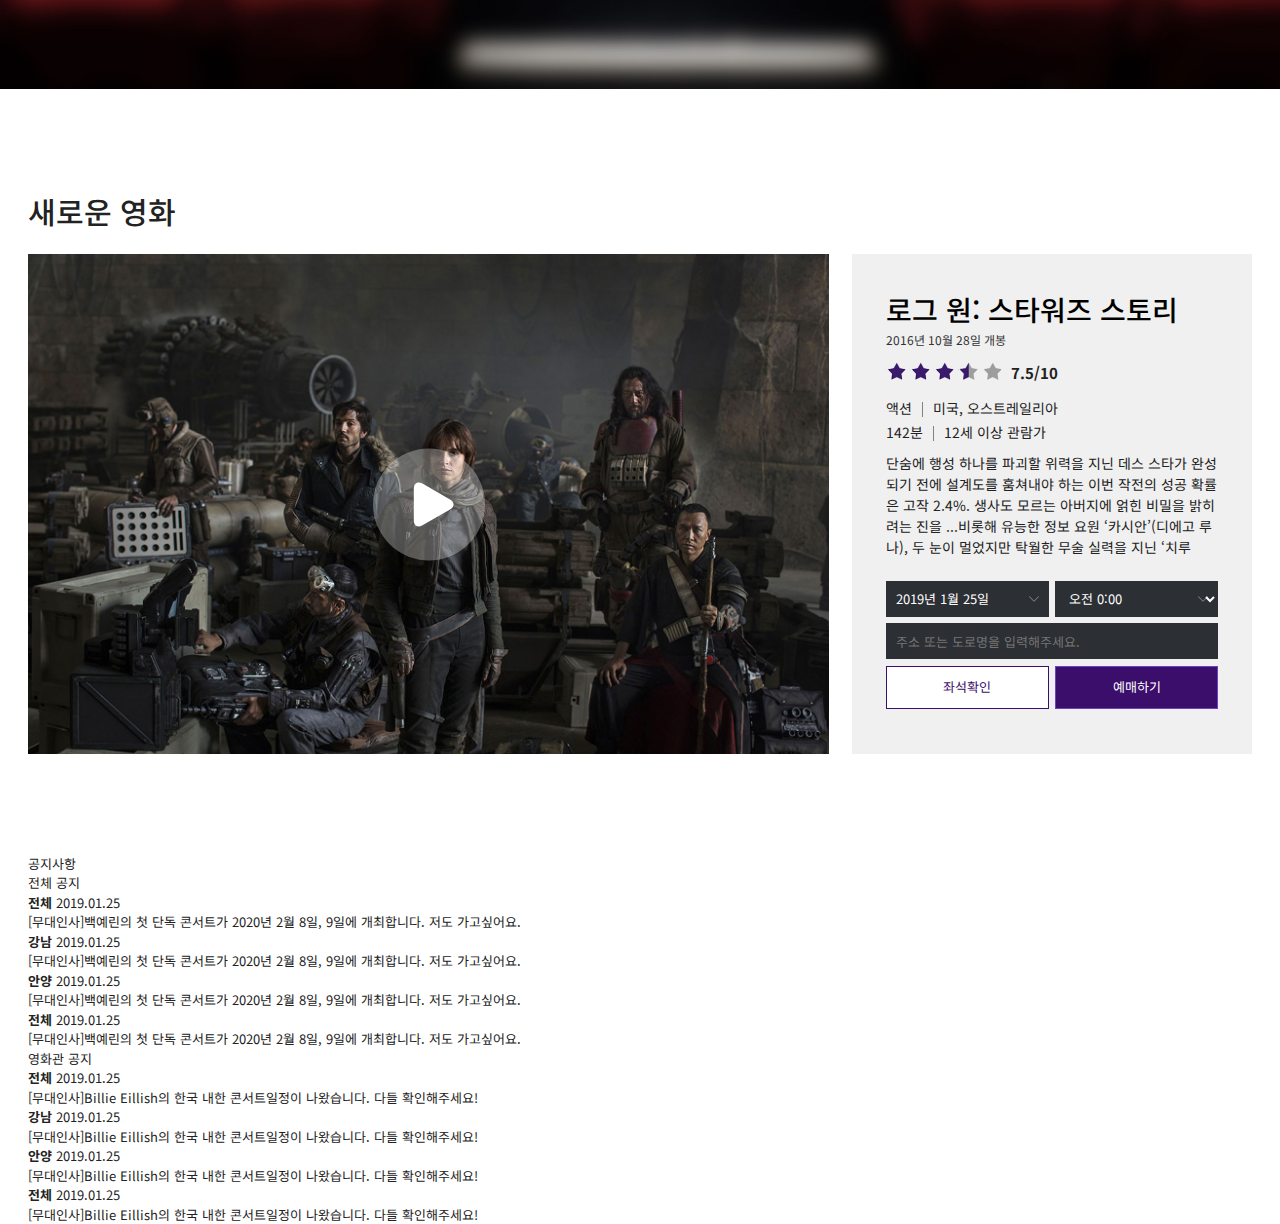
==== commit 06e384e1: "Add files via upload" ====
--- a/index.html
+++ b/index.html
@@ -204,7 +204,7 @@
                             <div class="swiper-wrapper">
                                 <div class="poster swiper-slide">
                                     <figure>
-                                        <img src="./assets/img/poster01.jpg" srcset="./assets/img/poster01.jpg 1x, ./assets/img/poster01@2 2x," alt="침묵">
+                                        <img src="./assets/img/poster01.jpg" srcset="./assets/img/poster01.jpg 1x, ./assets/img/poster01@2.jpg 2x," alt="침묵">
                                     </figure>
                                     <div class="rank"><strong>1</strong></div>
                                     <div class="mx_boutique">
@@ -221,7 +221,7 @@
                                 </div>
                                 <div class="poster swiper-slide">
                                     <figure>
-                                        <img src="./assets/img/poster02.jpg" srcset="./assets/img/poster02.jpg 1x, ./assets/img/poster02@2 2x," alt="신세계">
+                                        <img src="./assets/img/poster02.jpg" srcset="./assets/img/poster02.jpg 1x, ./assets/img/poster02@2.jpg 2x," alt="신세계">
                                     </figure>
                                     <div class="rank"><strong>2</strong></div>
                                     <div class="mx_boutique">
@@ -238,7 +238,7 @@
                                 </div>
                                 <div class="poster swiper-slide">
                                     <figure>
-                                        <img src="./assets/img/poster03.jpg" srcset="./assets/img/poster03.jpg 1x, ./assets/img/poster03@2 2x," alt="마스터">
+                                        <img src="./assets/img/poster03.jpg" srcset="./assets/img/poster03.jpg 1x, ./assets/img/poster03@2.jpg 2x," alt="마스터">
                                     </figure>
                                     <div class="rank"><strong>3</strong></div>
                                     <div class="mx_boutique">
@@ -255,7 +255,7 @@
                                 </div>
                                 <div class="poster swiper-slide">
                                     <figure>
-                                        <img src="./assets/img/poster04.jpg" srcset="./assets/img/poster04.jpg 1x, ./assets/img/poster04@2 2x," alt="마약왕">
+                                        <img src="./assets/img/poster04.jpg" srcset="./assets/img/poster04.jpg 1x, ./assets/img/poster04@2.jpg 2x," alt="마약왕">
                                     </figure>
                                     <div class="rank"><strong>4</strong></div>
                                     <div class="mx_boutique">
@@ -272,7 +272,7 @@
                                 </div>
                                 <div class="poster swiper-slide">
                                     <figure>
-                                        <img src="./assets/img/poster05.jpg" srcset="./assets/img/poster05.jpg 1x, ./assets/img/poster05@2 2x," alt="HER">
+                                        <img src="./assets/img/poster05.jpg" srcset="./assets/img/poster05.jpg 1x, ./assets/img/poster05@2.jpg 2x," alt="HER">
                                     </figure>
                                     <div class="rank"><strong>5</strong></div>
                                     <div class="mx_boutique">
@@ -289,7 +289,7 @@
                                 </div>
                                 <div class="poster swiper-slide">
                                     <figure>
-                                        <img src="./assets/img/poster06.jpg" srcset="./assets/img/poster06.jpg 1x, ./assets/img/poster06@2 2x," alt="괴물">
+                                        <img src="./assets/img/poster06.jpg" srcset="./assets/img/poster06.jpg 1x, ./assets/img/poster06@2.jpg 2x," alt="괴물">
                                     </figure>
                                     <div class="rank"><strong>6</strong></div>
                                     <div class="mx_boutique">
@@ -306,7 +306,7 @@
                                 </div>
                                 <div class="poster swiper-slide">
                                     <figure>
-                                        <img src="./assets/img/poster07.jpg" srcset="./assets/img/poster07.jpg 1x, ./assets/img/poster07@2 2x," alt="꼭두각시">
+                                        <img src="./assets/img/poster07.jpg" srcset="./assets/img/poster07.jpg 1x, ./assets/img/poster07@2.jpg 2x," alt="꼭두각시">
                                     </figure>
                                     <div class="rank"><strong>7</strong></div>
                                     <div class="mx_boutique">
@@ -323,7 +323,7 @@
                                 </div>
                                 <div class="poster swiper-slide">
                                     <figure>
-                                        <img src="./assets/img/poster08.jpg" srcset="./assets/img/poster08.jpg 1x, ./assets/img/poster08@2 2x," alt="겟아웃">
+                                        <img src="./assets/img/poster08.jpg" srcset="./assets/img/poster08.jpg 1x, ./assets/img/poster08@2.jpg 2x," alt="겟아웃">
                                     </figure>
                                     <div class="rank"><strong>8</strong></div>
                                     <div class="mx_boutique">
@@ -340,7 +340,7 @@
                                 </div>
                                 <div class="poster swiper-slide">
                                     <figure>
-                                        <img src="./assets/img/poster09.jpg" srcset="./assets/img/poster09.jpg 1x, ./assets/img/poster09@2 2x," alt="문라이트">
+                                        <img src="./assets/img/poster09.jpg" srcset="./assets/img/poster09.jpg 1x, ./assets/img/poster09@2.jpg 2x," alt="문라이트">
                                     </figure>
                                     <div class="rank"><strong>9</strong></div>
                                     <div class="mx_boutique">
@@ -357,7 +357,7 @@
                                 </div>
                                 <div class="poster swiper-slide">
                                     <figure>
-                                        <img src="./assets/img/poster10.jpg" srcset="./assets/img/poster10.jpg 1x, ./assets/img/poster10@2 2x," alt="보헤미안 랩소디">
+                                        <img src="./assets/img/poster10.jpg" srcset="./assets/img/poster10.jpg 1x, ./assets/img/poster10@2.jpg 2x," alt="보헤미안 랩소디">
                                     </figure>
                                     <div class="rank"><strong>10</strong></div>
                                     <div class="mx_boutique">
@@ -380,7 +380,7 @@
                             <div class="swiper-wrapper">
                                 <div class="poster swiper-slide">
                                     <figure>
-                                        <img src="./assets/img/poster01.jpg" srcset="./assets/img/poster01.jpg 1x, ./assets/img/poster01@2 2x," alt="침묵">
+                                        <img src="./assets/img/poster01.jpg" srcset="./assets/img/poster01.jpg 1x, ./assets/img/poster01@2.jpg 2x," alt="침묵">
                                     </figure>
                                     <div class="rank"><strong>1</strong></div>
                                     <div class="mx_boutique">
@@ -397,7 +397,7 @@
                                 </div>
                                 <div class="poster swiper-slide">
                                     <figure>
-                                        <img src="./assets/img/poster05.jpg" srcset="./assets/img/poster05.jpg 1x, ./assets/img/poster05@2 2x," alt="HER">
+                                        <img src="./assets/img/poster05.jpg" srcset="./assets/img/poster05.jpg 1x, ./assets/img/poster05@2.jpg 2x," alt="HER">
                                     </figure>
                                     <div class="rank"><strong>2</strong></div>
                                     <div class="mx_boutique">
@@ -414,7 +414,7 @@
                                 </div>
                                 <div class="poster swiper-slide">
                                     <figure>
-                                        <img src="./assets/img/poster03.jpg" srcset="./assets/img/poster03.jpg 1x, ./assets/img/poster03@2 2x," alt="마스터">
+                                        <img src="./assets/img/poster03.jpg" srcset="./assets/img/poster03.jpg 1x, ./assets/img/poster03@2.jpg 2x," alt="마스터">
                                     </figure>
                                     <div class="rank"><strong>3</strong></div>
                                     <div class="mx_boutique">
@@ -431,7 +431,7 @@
                                 </div>
                                 <div class="poster swiper-slide">
                                     <figure>
-                                        <img src="./assets/img/poster06.jpg" srcset="./assets/img/poster06.jpg 1x, ./assets/img/poster06@2 2x," alt="괴물">
+                                        <img src="./assets/img/poster06.jpg" srcset="./assets/img/poster06.jpg 1x, ./assets/img/poster06@2.jpg 2x," alt="괴물">
                                     </figure>
                                     <div class="rank"><strong>4</strong></div>
                                     <div class="mx_boutique">
@@ -448,7 +448,7 @@
                                 </div>
                                 <div class="poster swiper-slide">
                                     <figure>
-                                        <img src="./assets/img/poster02.jpg" srcset="./assets/img/poster02.jpg 1x, ./assets/img/poster02@2 2x," alt="신세계">
+                                        <img src="./assets/img/poster02.jpg" srcset="./assets/img/poster02.jpg 1x, ./assets/img/poster02@2.jpg 2x," alt="신세계">
                                     </figure>
                                     <div class="rank"><strong>5</strong></div>
                                     <div class="mx_boutique">
@@ -465,7 +465,7 @@
                                 </div>
                                 <div class="poster swiper-slide">
                                     <figure>
-                                        <img src="./assets/img/poster04.jpg" srcset="./assets/img/poster04.jpg 1x, ./assets/img/poster04@2 2x," alt="마약왕">
+                                        <img src="./assets/img/poster04.jpg" srcset="./assets/img/poster04.jpg 1x, ./assets/img/poster04@2.jpg 2x," alt="마약왕">
                                     </figure>
                                     <div class="rank"><strong>6</strong></div>
                                     <div class="mx_boutique">
@@ -488,7 +488,7 @@
                             <div class="swiper-wrapper">
                                 <div class="poster swiper-slide">
                                     <figure>
-                                        <img src="./assets/img/poster07.jpg" srcset="./assets/img/poster07.jpg 1x, ./assets/img/poster07@2 2x," alt="꼭두각시">
+                                        <img src="./assets/img/poster07.jpg" srcset="./assets/img/poster07.jpg 1x, ./assets/img/poster07@2.jpg 2x," alt="꼭두각시">
                                     </figure>
                                     <div class="rank"><strong>1</strong></div>
                                     <div class="mx_boutique">
@@ -505,7 +505,7 @@
                                 </div>
                                 <div class="poster swiper-slide">
                                     <figure>
-                                        <img src="./assets/img/poster02.jpg" srcset="./assets/img/poster02.jpg 1x, ./assets/img/poster02@2 2x," alt="신세계">
+                                        <img src="./assets/img/poster02.jpg" srcset="./assets/img/poster02.jpg 1x, ./assets/img/poster02@2.jpg 2x," alt="신세계">
                                     </figure>
                                     <div class="rank"><strong>2</strong></div>
                                     <div class="mx_boutique">
@@ -522,7 +522,7 @@
                                 </div>
                                 <div class="poster swiper-slide">
                                     <figure>
-                                        <img src="./assets/img/poster08.jpg" srcset="./assets/img/poster08.jpg 1x, ./assets/img/poster08@2 2x," alt="겟아웃">
+                                        <img src="./assets/img/poster08.jpg" srcset="./assets/img/poster08.jpg 1x, ./assets/img/poster08@2.jpg 2x," alt="겟아웃">
                                     </figure>
                                     <div class="rank"><strong>3</strong></div>
                                     <div class="mx_boutique">
@@ -539,7 +539,7 @@
                                 </div>
                                 <div class="poster swiper-slide">
                                     <figure>
-                                        <img src="./assets/img/poster04.jpg" srcset="./assets/img/poster04.jpg 1x, ./assets/img/poster04@2 2x," alt="마약왕">
+                                        <img src="./assets/img/poster04.jpg" srcset="./assets/img/poster04.jpg 1x, ./assets/img/poster04@2.jpg 2x," alt="마약왕">
                                     </figure>
                                     <div class="rank"><strong>4</strong></div>
                                     <div class="mx_boutique">
@@ -556,7 +556,7 @@
                                 </div>
                                 <div class="poster swiper-slide">
                                     <figure>
-                                        <img src="./assets/img/poster01.jpg" srcset="./assets/img/poster01.jpg 1x, ./assets/img/poster01@2 2x," alt="침묵">
+                                        <img src="./assets/img/poster01.jpg" srcset="./assets/img/poster01.jpg 1x, ./assets/img/poster01@2.jpg 2x," alt="침묵">
                                     </figure>
                                     <div class="rank"><strong>5</strong></div>
                                     <div class="mx_boutique">
@@ -573,7 +573,7 @@
                                 </div>
                                 <div class="poster swiper-slide">
                                     <figure>
-                                        <img src="./assets/img/poster03.jpg" srcset="./assets/img/poster03.jpg 1x, ./assets/img/poster03@2 2x," alt="마스터">
+                                        <img src="./assets/img/poster03.jpg" srcset="./assets/img/poster03.jpg 1x, ./assets/img/poster03@2.jpg 2x," alt="마스터">
                                     </figure>
                                     <div class="rank"><strong>6</strong></div>
                                     <div class="mx_boutique">
@@ -595,8 +595,8 @@
                         <div class="curation swiper-container">
                             <div class="swiper-wrapper">
                                 <div class="poster swiper-slide">
-                                    <figure>
-                                        <img src="./assets/img/poster05.jpg" srcset="./assets/img/poster05.jpg 1x, ./assets/img/poster05@2 2x," alt="HER">
+                                    <figure>                                      
+                                        <img src="./assets/img/poster05.jpg" srcset="./assets/img/poster05.jpg 1x, ./assets/img/poster05@2.jpg 2x," alt="HER">
                                     </figure>
                                     <div class="rank"><strong>1</strong></div>
                                     <div class="mx_boutique">
@@ -613,7 +613,7 @@
                                 </div>
                                 <div class="poster swiper-slide">
                                     <figure>
-                                        <img src="./assets/img/poster08.jpg" srcset="./assets/img/poster08.jpg 1x, ./assets/img/poster08@2 2x," alt="겟아웃">
+                                        <img src="./assets/img/poster08.jpg" srcset="./assets/img/poster08.jpg 1x, ./assets/img/poster08@2.jpg 2x," alt="겟아웃">
                                     </figure>
                                     <div class="rank"><strong>2</strong></div>
                                     <div class="mx_boutique">
@@ -630,7 +630,7 @@
                                 </div>
                                 <div class="poster swiper-slide">
                                     <figure>
-                                        <img src="./assets/img/poster09.jpg" srcset="./assets/img/poster09.jpg 1x, ./assets/img/poster09@2 2x," alt="문라이트">
+                                        <img src="./assets/img/poster09.jpg" srcset="./assets/img/poster09.jpg 1x, ./assets/img/poster09@2.jpg 2x," alt="문라이트">
                                     </figure>
                                     <div class="rank"><strong>3</strong></div>
                                     <div class="mx_boutique">
@@ -647,7 +647,7 @@
                                 </div>
                                 <div class="poster swiper-slide">
                                     <figure>
-                                        <img src="./assets/img/poster10.jpg" srcset="./assets/img/poster10.jpg 1x, ./assets/img/poster10@2 2x," alt="보헤미안 랩소디">
+                                        <img src="./assets/img/poster10.jpg" srcset="./assets/img/poster10.jpg 1x, ./assets/img/poster10@2.jpg 2x," alt="보헤미안 랩소디">
                                     </figure>
                                     <div class="rank"><strong>4</strong></div>
                                     <div class="mx_boutique">
@@ -664,7 +664,7 @@
                                 </div>
                                 <div class="poster swiper-slide">
                                     <figure>
-                                        <img src="./assets/img/poster03.jpg" srcset="./assets/img/poster03.jpg 1x, ./assets/img/poster03@2 2x," alt="마스터">
+                                        <img src="./assets/img/poster03.jpg" srcset="./assets/img/poster03.jpg 1x, ./assets/img/poster03@2.jpg 2x," alt="마스터">
                                     </figure>
                                     <div class="rank"><strong>5</strong></div>
                                     <div class="mx_boutique">
@@ -858,6 +858,93 @@
     </section>
     <!-- //new -->
 
+    <section id="bulletin">
+        <div class="container">
+            <div class="row">
+                <div class="bulletin clearfix">
+                    <article class="notice">
+                        <h2>공지사항</h2>
+                        <div class="notice_content clearfix">
+                            <div class="all active">
+                                <a class="title" href="#"><h3>전체 공지</h3></a>
+                                <ul class="notice_list">
+                                    <li>
+                                        <a href="#">
+                                            <strong>전체</strong>
+                                            <em>2019.01.25</em>
+                                            <p>[무대인사]백예린의 첫 단독 콘서트가 2020년 2월 8일, 9일에 개최합니다. 저도 가고싶어요.</p>
+                                        </a>
+                                    </li>
+                                    <li>
+                                        <a href="#">
+                                            <strong>강남</strong>
+                                            <em>2019.01.25</em>
+                                            <p>[무대인사]백예린의 첫 단독 콘서트가 2020년 2월 8일, 9일에 개최합니다. 저도 가고싶어요.</p>
+                                        </a>
+                                    </li>
+                                    <li>
+                                        <a href="#">
+                                            <strong>안양</strong>
+                                            <em>2019.01.25</em>
+                                            <p>[무대인사]백예린의 첫 단독 콘서트가 2020년 2월 8일, 9일에 개최합니다. 저도 가고싶어요.</p>
+                                        </a>
+                                    </li>
+                                    <li>
+                                        <a href="#">
+                                            <strong>전체</strong>
+                                            <em>2019.01.25</em>
+                                            <p>[무대인사]백예린의 첫 단독 콘서트가 2020년 2월 8일, 9일에 개최합니다. 저도 가고싶어요.</p>
+                                        </a>
+                                    </li>
+                                </ul>
+                            </div>
+                            <!-- //notice_all -->
+
+                            <div class="cinema">
+                                <a class="title" href="#"><h3>영화관 공지</h3></a>
+                                <ul class="notice_list">
+                                    <li>
+                                        <a href="#">
+                                            <strong>전체</strong>
+                                            <em>2019.01.25</em>
+                                            <p>[무대인사]Billie Eillish의 한국 내한 콘서트일정이 나왔습니다. 다들 확인해주세요!</p>
+                                        </a>
+                                    </li>
+                                    <li>
+                                        <a href="#">
+                                            <strong>강남</strong>
+                                            <em>2019.01.25</em>
+                                            <p>[무대인사]Billie Eillish의 한국 내한 콘서트일정이 나왔습니다. 다들 확인해주세요!</p>
+                                        </a>
+                                    </li>
+                                    <li>
+                                        <a href="#">
+                                            <strong>안양</strong>
+                                            <em>2019.01.25</em>
+                                            <p>[무대인사]Billie Eillish의 한국 내한 콘서트일정이 나왔습니다. 다들 확인해주세요!</p>
+                                        </a>
+                                    </li>
+                                    <li>
+                                        <a href="#">
+                                            <strong>전체</strong>
+                                            <em>2019.01.25</em>
+                                            <p>[무대인사]Billie Eillish의 한국 내한 콘서트일정이 나왔습니다. 다들 확인해주세요!</p>
+                                        </a>
+                                    </li>
+                                </ul>
+                            </div>
+                            <!-- //notice_cinema -->
+
+                        </div>
+                    </article>
+                    <!-- //notice -->
+
+                </div>
+            </div>
+        </div>
+    </section>
+    <!-- //bulletin -->
+
     <!-- 자바스크립트 라이브러리 -->
     <script src="assets/js/jquery.min_1.12.4.js"></script>
     <script src="assets/js/modernizr-custom.js"></script>
@@ -914,6 +1001,15 @@
             $('.movie_chart>div').eq(selectedIndex).show();
         });
 
+        /* notice JavaScript */
+        $('.notice .title').on('click', function(event){
+            event.preventDefault();
+            const selectedTitle = $(this);
+            selectedTitle.parent().siblings().find('.notice_list').hide();
+            selectedTitle.parent().siblings().removeClass('active');
+            selectedTitle.parent().addClass('active').find('.notice_list').show();
+        });
+
     </script>
 </body>
 </html>--- a/assets/css/style.css
+++ b/assets/css/style.css
@@ -20,6 +20,7 @@
 #movie_list {background-color: #f8f8f8;}
 #mega_event {}
 #mega_opening {}
+#new {}
 
 /* 컨테이너 레이아웃 */
 .container {
@@ -314,13 +315,13 @@
 
 /* 새로운 영화 레이아웃 */
 .new {
-    position: relative;
     padding: 100px 0;
 }
 .new h2 {
     margin-bottom: 20px;
     font-size: 30px; font-weight: 500;
 }
+.new .new_movie {position: relative;}
 .new .new_left {
     position: relative;
     height: 500px; margin-right: 423px;
@@ -334,12 +335,12 @@
 .new .new_left .play .st1 {fill: #fff;}
 
 .new .new_right {
-    position: absolute; right: 0; top: 165px;
+    position: absolute; right: 0; top: 0;
     width: 400px; height: 500px;
     padding: 34px; box-sizing: border-box;
     background: #f0f0f0;
 }
-.new .new_right .title {font-size: 28px; color: #000;}
+.new .new_right .title {font-size: 28px; font-weight: 500; color: black;}
 .new .new_right .release {font-size: 12px; color: #333;}
 .new .new_right .star {padding: 13px 0;}
 .new .new_right .star strong {
@@ -347,11 +348,19 @@
     font-size: 15px;
 }
 .new .new_right .star span {display: inline-block; width: 20px; height: 20px; vertical-align: -3px;}
+.new .new_right .star .star0 {background-position: -374px 0;}
 .new .new_right .star .star1 {background-position: -393px 0;}
 .new .new_right .star .star2 {background-position: -412px 0;}
-.new .new_right .star .star0 {background-position: -374px 0;}
 
 .new .new_right .summary {font-size: 14px;}
+.new .new_right .summary .bar {position: relative;}
+.new .new_right .summary .bar::after {
+    content: '';
+    display: inline-block; width: 1px; height: 15px;
+    vertical-align: -3px;
+    background-color: #838282;
+    margin: 0 10px;
+}
 .new .new_right .genre {padding-bottom: 3px;}
 .new .new_right .age {padding-bottom: 10px;}
 .new .new_right .desc {
@@ -387,14 +396,28 @@
     width: 100%;
     margin-top: 2%;
 }
+
 .new .new_right .btn {
     overflow: hidden;
     margin-top: 2%;
     text-align: center;
 }
-.new .new_right .btn a {float: left; width: 49%; box-sizing: border-box; display: block; padding: 10px 30px 12px 30px;}
-.new .new_right .btn a.white {background-color: #fff; margin-right: 2%; color: #3a0e6a; border: 1px solid #3a0e6a;}
-.new .new_right .btn a.purple {background-color: #3a0e6a; color: #fff; border: 1px solid #6e40c4;}
+.new .new_right .btn button {
+    float: left;
+    display: block; width: 49%;
+    box-sizing: border-box; padding: 10px 30px 12px 30px;
+}
+.new .new_right .btn button.white {
+    margin-right: 2%;
+    border: 1px solid #3a0e6a;
+    background-color: #fff;
+    color: #3a0e6a;
+}
+.new .new_right .btn button.purple {
+    border: 1px solid #6e40c4;
+    background-color: #3a0e6a;
+    color: #fff;
+}
 
 /* 반응형 media query */
 /* width : 0 ~ 1280px */
@@ -456,6 +479,19 @@
     .mega_opening .desc {font-size: 25px;}
     .mega_opening .line img {display: none;}
     .mega_opening .new_place {display: none;}
+
+    /* new movie 레이아웃 반응형 */
+    .new .new_left {
+        width: 100%; height: 400px;
+        margin-right: 0;
+    }
+    .new .new_right {
+        position: static;
+        width: 100%; height: auto;
+    }
+    .new .new_right .desc {
+        height: auto;
+    }
 }
 
 /* width : 0 ~ 768px */
@@ -523,7 +559,10 @@
 
     /* 이벤트 레이아웃 반응형 */
     .mega_event {background-color: #fff; padding-bottom: 30px;}
-    .mega_event h2 {padding-top: 0; line-height: -5px;}
+    .mega_event h2 {
+        padding-top: 0;
+        font-size: 25px; font-weight: 500;
+    }
     #mega_event .row {margin: 24px; padding: 24px; background-color: #fff;}
     .mega_event .left_side {width: 100%;}
     .mega_event .right_side {float: none;}
@@ -531,6 +570,14 @@
 
     /* 오프닝 레이아웃 반응형 */
     .mega_opening .desc {font-size: 20px;}
+
+    /* new movie 레이아웃 반응형 */
+    #new .row {margin: 24px; padding: 24px; background-color: #fff;}
+    .new {padding: 0;}
+    .new h2 {
+        margin-bottom: 15px; padding-bottom: 10px;
+        font-size: 25px; font-weight: 500;
+    }
 }
 
 /* width : 0 ~ 600px */
@@ -571,7 +618,7 @@
     }
     .movie_list h2.ir_so {
         margin-bottom: 5px;
-        line-height: 15px; font-size: 15px; white-space: -5px;
+        line-height: 15px; font-size: 15px;
     }
     .movie_list .list_title {margin-bottom: 20px;}
     .movie_list .list_title ul {margin-right: 30px; box-sizing: border-box;}
@@ -600,9 +647,7 @@
     }
     
     /* 이벤트 레이아웃 반응형 */
-    #mega_event .row {
-        margin: 8px; padding: 16px;
-    }
+    #mega_event .row {margin: 8px; padding: 16px;}
     .mega_event h2 {font-size: 15px; font-weight: 600; letter-spacing: normal;}
 
     /* 오프닝 레이아웃 반응형 */
@@ -610,18 +655,34 @@
     .mega_opening h2 {width: 197px; height: 24px; background-size: 300px; background-position: 0 -105px;}
     .mega_opening strong {display: none;}
     .mega_opening .desc {padding-bottom: 0; font-size: 15px;}
+
+    /* new movie 레이아웃 반응형 */
+    #new .row {margin: 8px; padding: 16px;}
+    .new .new_left {height: 200px;}
+    .new h2 {font-size: 15px; font-weight: 600; letter-spacing: normal;}
+    .new .new_right .title {font-size: 22px;}
+    .new .new_right .select .s1 {width: 100%;}
+    .new .new_right .select .s2 {width: 100%; margin-top: 2%;}
 }
 
 /* width : 0 ~ 480px */
 @media (max-width:480px){
+
+    /* movie_list 레이아웃 반응형 */
     .movie_list .list_title ul li {width: 52px; margin-right: 6px}
     .movie_list .list_title ul li a {font-size: 11px;}
+
     /* movie_list rank 반응형 */
     .movie_chart .poster .rank {
         width: 30px; height: 30px;
     }
     .movie_chart .poster .rank strong {
         line-height: 30px; font-size: 18px;
+    }
+
+    /* new movie 레이아웃 반응형 */
+    .new .new_right .summary .desc {
+        height: 108px;
     }
 }
 
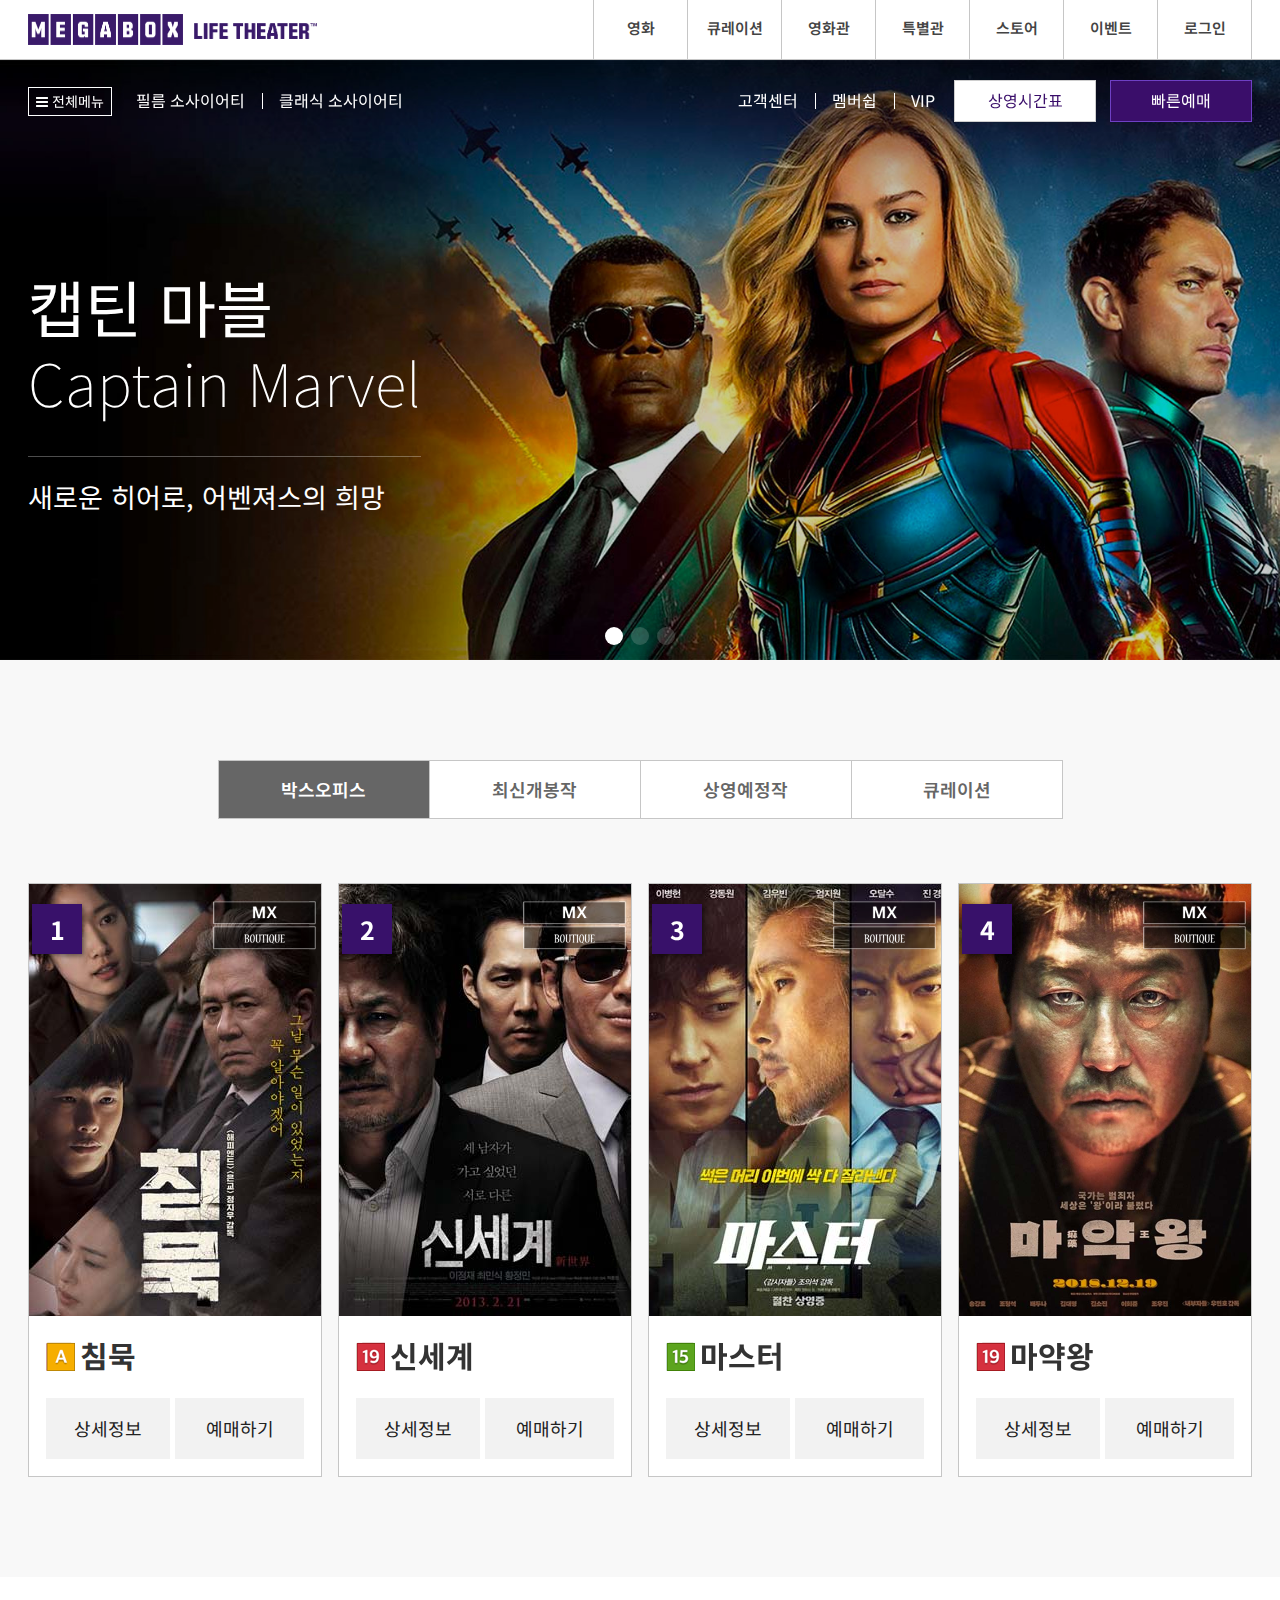
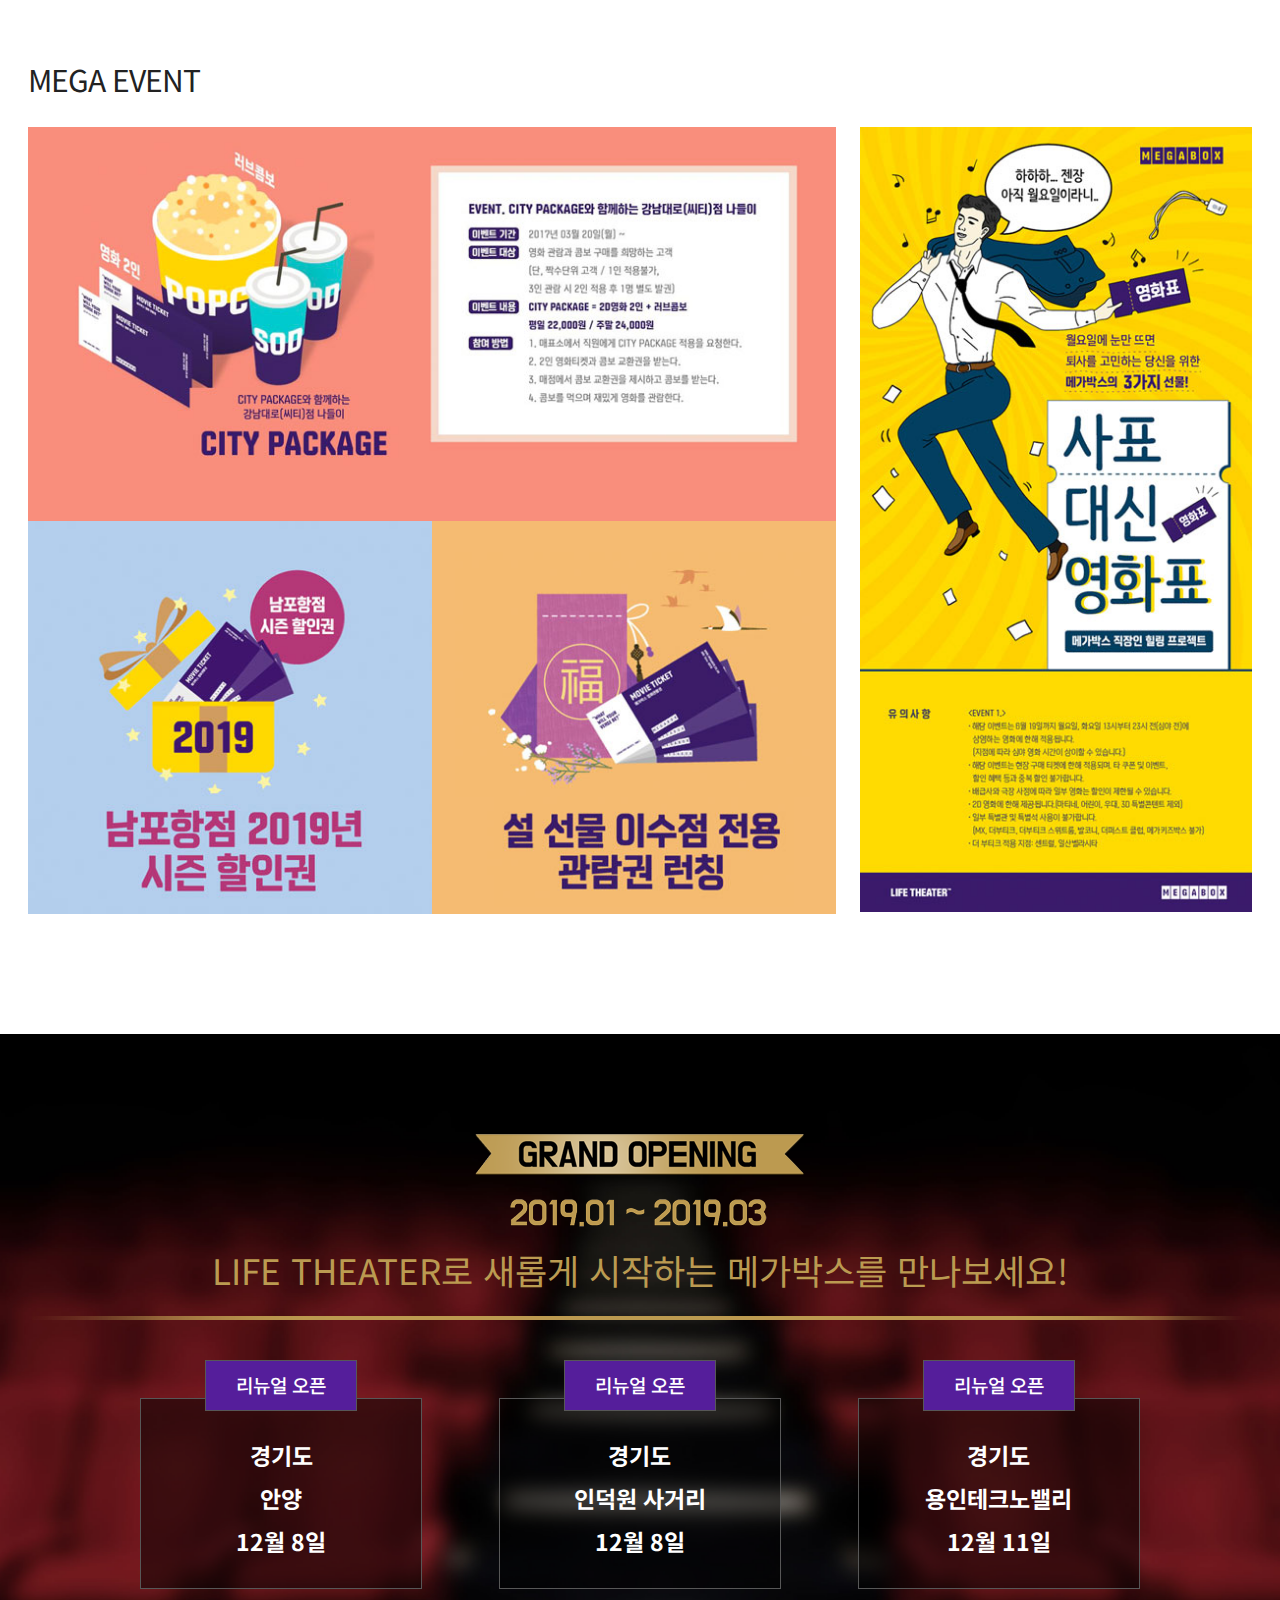
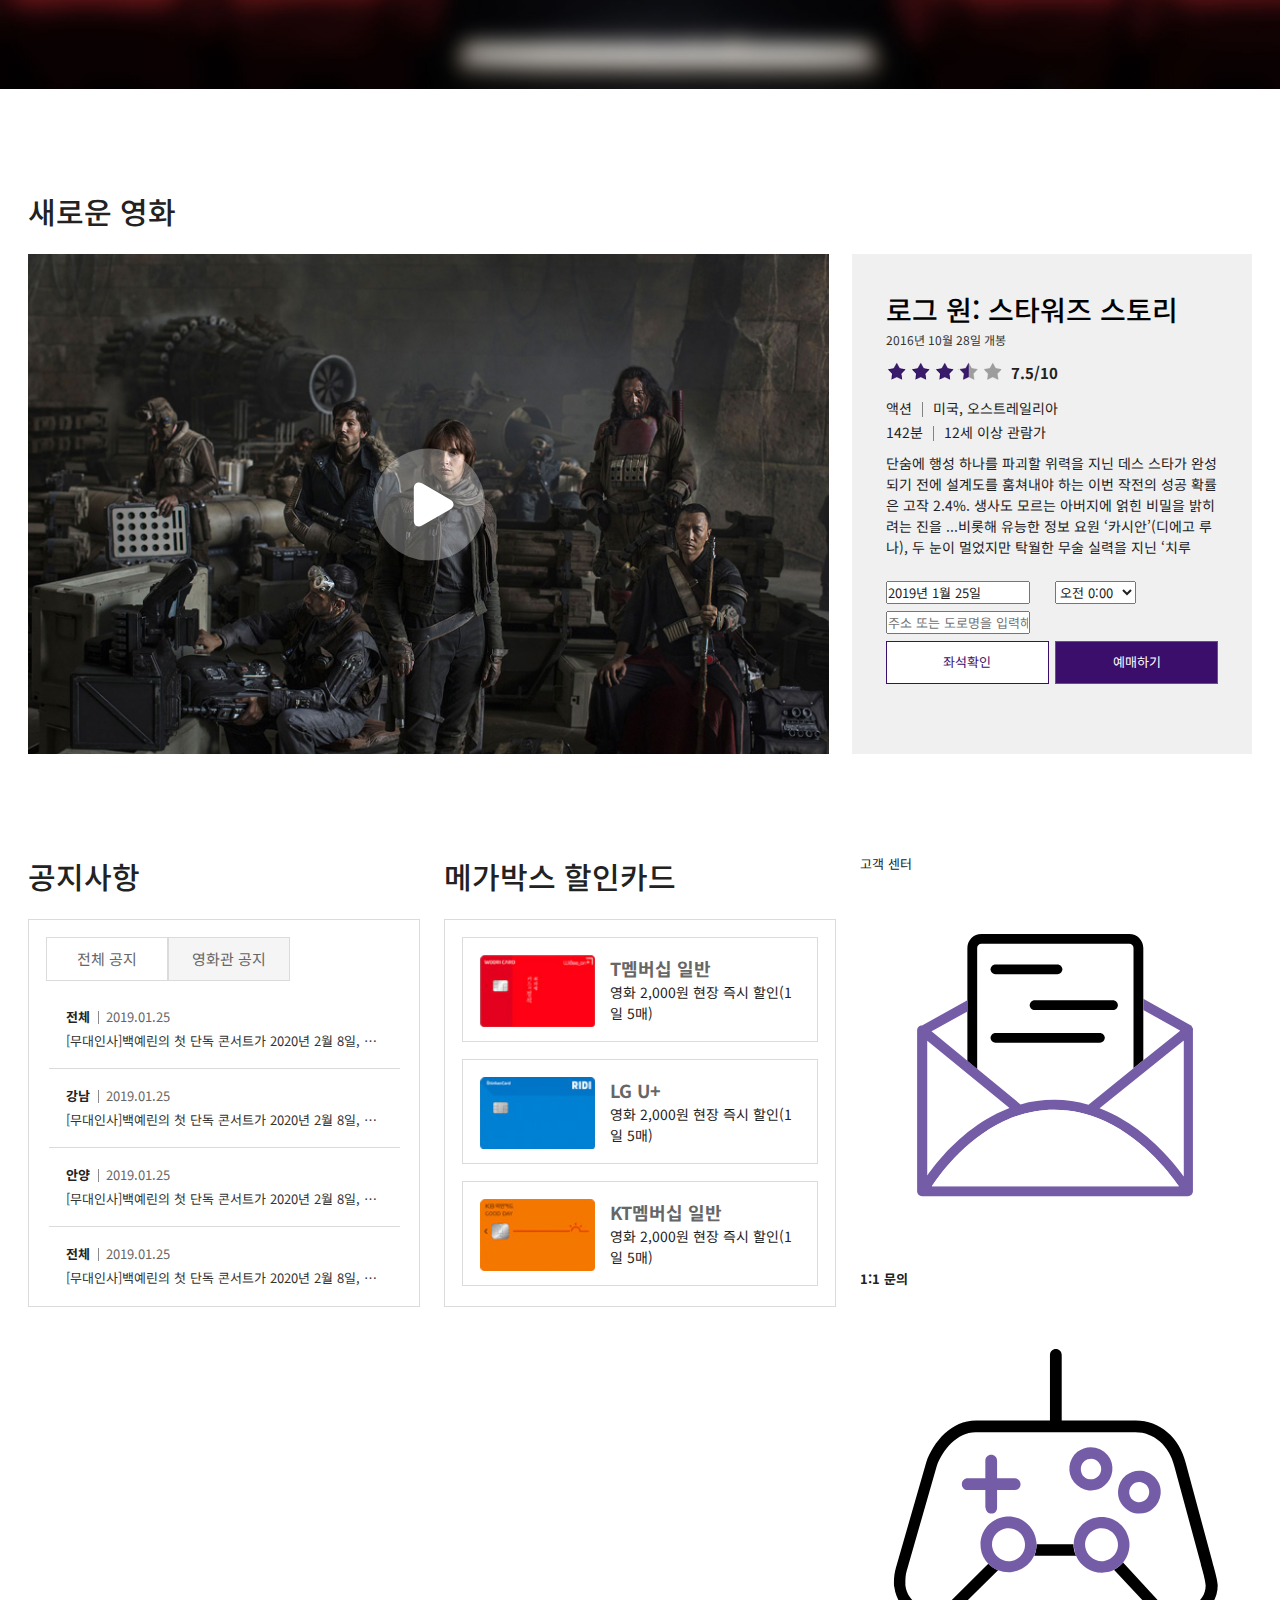
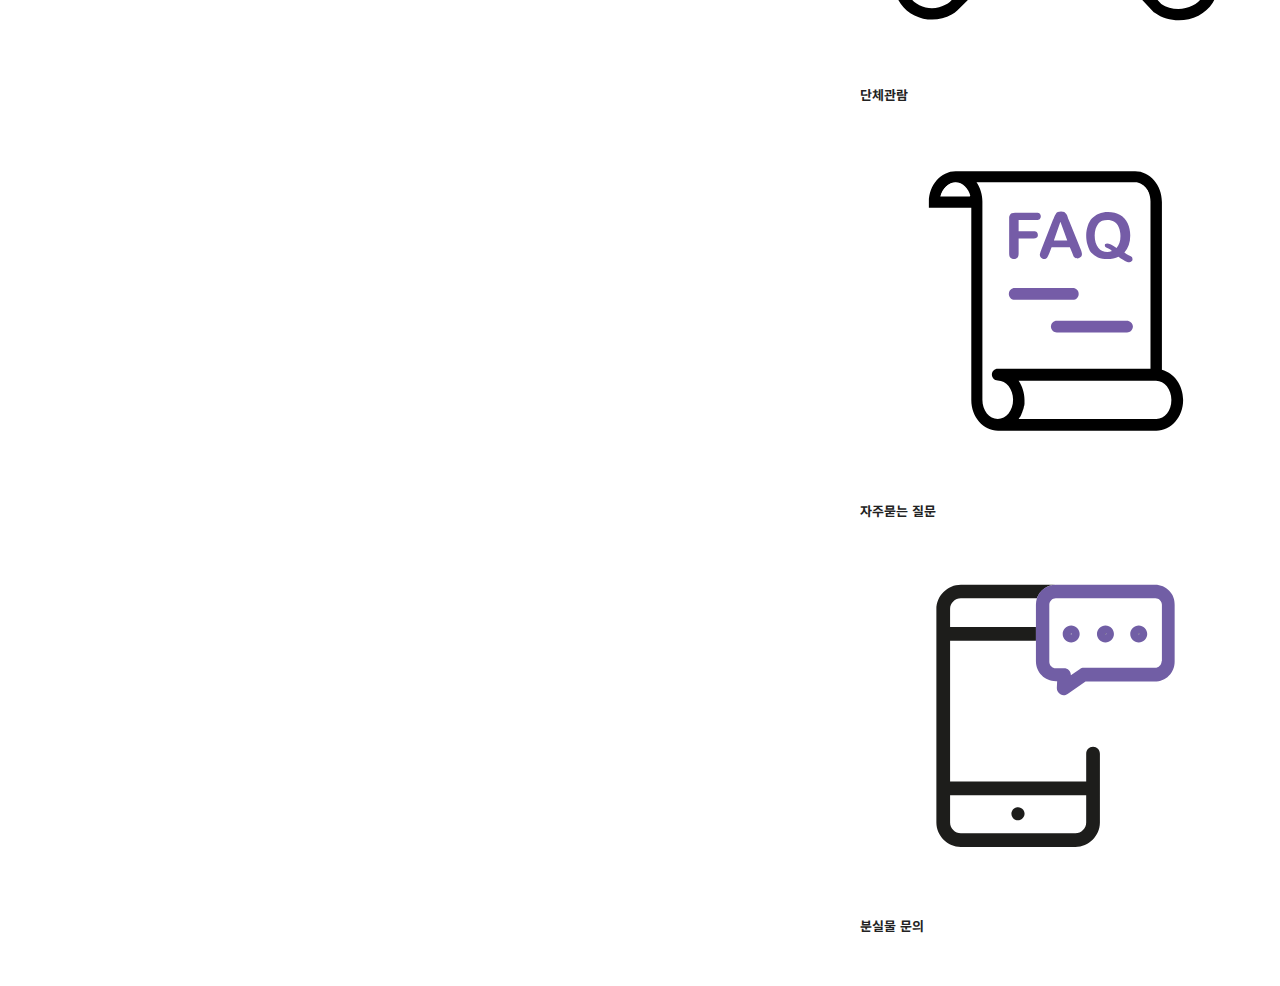
==== commit b766c5a4: "Add files via upload" ====
--- a/index.html
+++ b/index.html
@@ -939,6 +939,469 @@
                     </article>
                     <!-- //notice -->
 
+                    <article class="card">
+                        <h2>메가박스 할인카드</h2>
+                        <div class="card_content">
+                            <ul class="card_list">
+                                <li>
+                                    <a href="#">
+                                        <img src="./assets/img/card01.jpg" srcset="./assets/img/card01.jpg 1x, ./assets/img/card01@2.jpg 2x" alt="T멤버십 일반">
+                                        <div class="card_desc">
+                                            <strong>T멤버십 일반</strong>
+                                            <p>영화 2,000원 현장 즉시 할인(1일 5매)</p>
+                                        </div>
+                                    </a>
+                                </li>
+                                <li>
+                                    <a href="#">
+                                        <img src="./assets/img/card02.jpg" srcset="./assets/img/card02.jpg 1x, ./assets/img/card02@2.jpg 2x" alt="LG U+">
+                                        <div class="card_desc">
+                                            <strong>LG U+</strong>
+                                            <p>영화 2,000원 현장 즉시 할인(1일 5매)</p>
+                                        </div>
+                                    </a>
+                                </li>
+                                <li>
+                                    <a href="#">
+                                        <img src="./assets/img/card03.jpg" srcset="./assets/img/card03.jpg 1x, ./assets/img/card03@2.jpg 2x" alt="SK멤버십 일반">
+                                        <div class="card_desc">
+                                            <strong>KT멤버십 일반</strong>
+                                            <p>영화 2,000원 현장 즉시 할인(1일 5매)</p>
+                                        </div>
+                                    </a>
+                                </li>
+                            </ul>
+                        </div>
+                    </article>
+                    <!-- //card -->
+
+                    <article class="customer">
+                        <h2>고객 센터</h2>
+                        <div class="customer_content">
+                            <ul class="clearfix">
+                                <li class="customer1">
+                                    <a href="#">
+                                        <span class="img_svg">
+                                            <svg version="1.1" id="Layer_1" xmlns="http://www.w3.org/2000/svg" xmlns:xlink="http://www.w3.org/1999/xlink" x="0px" y="0px"
+                                                    viewBox="0 0 120 120" style="enable-background:new 0 0 120 120;" xml:space="preserve">
+                                                <g>
+                                                    <polygon style="fill:none;" points="86.9,57.4 98.1,48.3 97.9,48.2 86.9,48.2"/>
+                                                    <polygon style="fill:none;" points="22.5,48.2 21.9,48.6 32.9,57.6 32.9,48.2"/>
+                                                    <polygon style="fill:#FFFFFF;" points="97.9,48.2 86.9,42 86.9,48.2"/>
+                                                    <polygon style="fill:#FFFFFF;" points="32.9,42.4 22.5,48.2 32.9,48.2"/>
+                                                    <path style="fill:#FFFFFF;" d="M83.9,23c0-0.7-0.6-1.3-1.3-1.3H37.2c-0.7,0-1.3,0.6-1.3,1.3v37L49.2,71c3.2-0.9,6.7-1.4,10.3-1.4
+                                                        c3.5,0,7,0.5,10.5,1.5l13.9-11.2V23z M52,40.5c0-0.8,0.7-1.5,1.5-1.5h24c0.8,0,1.5,0.7,1.5,1.5S78.3,42,77.5,42h-24
+                                                        C52.7,42,52,41.3,52,40.5z M41.5,31c-0.8,0-1.5-0.7-1.5-1.5s0.7-1.5,1.5-1.5h19c0.8,0,1.5,0.7,1.5,1.5S61.3,31,60.5,31H41.5z
+                                                            M73.5,52h-32c-0.8,0-1.5-0.7-1.5-1.5s0.7-1.5,1.5-1.5h32c0.8,0,1.5,0.7,1.5,1.5S74.3,52,73.5,52z"/>
+                                                    <path d="M32.9,42.4v5.8v9.4l3,2.5V23c0-0.7,0.6-1.3,1.3-1.3h45.3c0.7,0,1.3,0.6,1.3,1.3v36.8l3-2.4v-9.2V42v-3.4V23
+                                                        c0-2.4-1.9-4.3-4.3-4.3H37.2c-2.4,0-4.3,1.9-4.3,4.3v15.9V42.4z"/>
+                                                    <path style="fill:#FFFFFF;" d="M73.4,72.1c6,2.3,11.8,6,17.2,11.1c3.8,3.6,6.7,7.1,8.5,9.7V51.4L73.4,72.1z"/>
+                                                    <path style="fill:#FFFFFF;" d="M20.6,51.4v41.3c4-5.7,12.6-16,25.2-20.7L20.6,51.4z"/>
+                                                    <path style="fill:#755CA7;" d="M101.6,47.1l0.1-0.2l-14.9-8.4V42l11.1,6.2l0.2,0.1l-11.3,9.1l-3,2.4L70,71c-3.4-1-6.9-1.5-10.5-1.5
+                                                        c-3.7,0-7.1,0.5-10.3,1.4L35.9,60l-3-2.5l-11-9l0.6-0.3l10.4-5.8v-3.4L19,46.7c-0.2,0-0.4,0-0.6,0.1c-0.5,0.2-0.9,0.8-0.9,1.4v49.3
+                                                        c0,0.8,0.7,1.5,1.5,1.5h0.2h81.1h0.2c0.8,0,1.5-0.7,1.5-1.5V48.2C102.1,47.8,102,47.4,101.6,47.1z M99.1,92.9
+                                                        c-1.9-2.6-4.7-6.1-8.5-9.7c-5.4-5.1-11.2-8.8-17.2-11.1l25.8-20.8V92.9z M97.7,96H22c4.2-6.2,17.5-23.5,37.5-23.5
+                                                        C79.6,72.5,93.3,89.7,97.7,96z M20.6,92.7V51.4L45.8,72C33.2,76.8,24.6,87,20.6,92.7z"/>
+                                                    <path style="fill:#FFFFFF;" d="M59.5,72.5c-20,0-33.4,17.2-37.5,23.5h75.7C93.3,89.7,79.6,72.5,59.5,72.5z"/>
+                                                    <path d="M62,29.5c0-0.8-0.7-1.5-1.5-1.5h-19c-0.8,0-1.5,0.7-1.5,1.5s0.7,1.5,1.5,1.5h19C61.3,31,62,30.3,62,29.5z"/>
+                                                    <path d="M77.5,42c0.8,0,1.5-0.7,1.5-1.5S78.3,39,77.5,39h-24c-0.8,0-1.5,0.7-1.5,1.5s0.7,1.5,1.5,1.5H77.5z"/>
+                                                    <path d="M73.5,49h-32c-0.8,0-1.5,0.7-1.5,1.5s0.7,1.5,1.5,1.5h32c0.8,0,1.5-0.7,1.5-1.5S74.3,49,73.5,49z"/>
+                                                </g>
+                                            </svg>
+                                        </span>
+                                        <strong>1:1 문의</strong>
+                                    </a>
+                                </li>
+                                <li class="customer2">
+                                    <a href="#">
+                                        <span class="img_svg">
+                                            <svg version="1.1" id="Layer_1" xmlns="http://www.w3.org/2000/svg" xmlns:xlink="http://www.w3.org/1999/xlink" x="0px" y="0px"
+                                                viewBox="0 0 120 120" style="enable-background:new 0 0 120 120;" xml:space="preserve">
+                                                <g>
+                                                    <polygon style="fill:none;" points="199.9,54.4 211.1,45.3 210.9,45.2 199.9,45.2  "/>
+                                                    <polygon style="fill:none;" points="135.5,45.2 134.9,45.6 145.9,54.6 145.9,45.2  "/>
+                                                    <polygon style="fill:#FFFFFF;" points="210.9,45.2 199.9,39 199.9,45.2  "/>
+                                                    <polygon style="fill:#FFFFFF;" points="145.9,39.4 135.5,45.2 145.9,45.2  "/>
+                                                    <path style="fill:#FFFFFF;" d="M196.9,20c0-0.7-0.6-1.3-1.3-1.3h-45.3c-0.7,0-1.3,0.6-1.3,1.3v37L162.2,68c3.2-0.9,6.7-1.4,10.3-1.4
+                                                        c3.5,0,7,0.5,10.5,1.5l13.9-11.2V20z M165,37.5c0-0.8,0.7-1.5,1.5-1.5h24c0.8,0,1.5,0.7,1.5,1.5s-0.7,1.5-1.5,1.5h-24
+                                                        C165.7,39,165,38.3,165,37.5z M154.5,28c-0.8,0-1.5-0.7-1.5-1.5s0.7-1.5,1.5-1.5h19c0.8,0,1.5,0.7,1.5,1.5s-0.7,1.5-1.5,1.5H154.5z
+                                                            M186.5,49h-32c-0.8,0-1.5-0.7-1.5-1.5s0.7-1.5,1.5-1.5h32c0.8,0,1.5,0.7,1.5,1.5S187.3,49,186.5,49z"/>
+                                                    <path d="M145.9,39.4v5.8v9.4l3,2.5V20c0-0.7,0.6-1.3,1.3-1.3h45.3c0.7,0,1.3,0.6,1.3,1.3v36.8l3-2.4v-9.2V39v-3.4V20
+                                                        c0-2.4-1.9-4.3-4.3-4.3h-45.3c-2.4,0-4.3,1.9-4.3,4.3v15.9V39.4z"/>
+                                                    <path style="fill:#FFFFFF;" d="M186.4,69.1c6,2.3,11.8,6,17.2,11.1c3.8,3.6,6.7,7.1,8.5,9.7V48.4L186.4,69.1z"/>
+                                                    <path style="fill:#FFFFFF;" d="M133.6,48.4v41.3c4-5.7,12.6-16,25.2-20.7L133.6,48.4z"/>
+                                                    <path style="fill:#755CA7;" d="M214.6,44.1l0.1-0.2l-14.9-8.4V39l11.1,6.2l0.2,0.1l-11.3,9.1l-3,2.4L183,68c-3.4-1-6.9-1.5-10.5-1.5
+                                                        c-3.7,0-7.1,0.5-10.3,1.4L148.9,57l-3-2.5l-11-9l0.6-0.3l10.4-5.8v-3.4L132,43.7c-0.2,0-0.4,0-0.6,0.1c-0.5,0.2-0.9,0.8-0.9,1.4
+                                                        v49.3c0,0.8,0.7,1.5,1.5,1.5h0.2h81.1h0.2c0.8,0,1.5-0.7,1.5-1.5V45.2C215.1,44.8,215,44.4,214.6,44.1z M212.1,89.9
+                                                        c-1.9-2.6-4.7-6.1-8.5-9.7c-5.4-5.1-11.2-8.8-17.2-11.1l25.8-20.8V89.9z M210.7,93H135c4.2-6.2,17.5-23.5,37.5-23.5
+                                                        C192.6,69.5,206.3,86.7,210.7,93z M133.6,89.7V48.4L158.8,69C146.2,73.8,137.6,84,133.6,89.7z"/>
+                                                    <path style="fill:#FFFFFF;" d="M172.5,69.5c-20,0-33.4,17.2-37.5,23.5h75.7C206.3,86.7,192.6,69.5,172.5,69.5z"/>
+                                                    <path d="M175,26.5c0-0.8-0.7-1.5-1.5-1.5h-19c-0.8,0-1.5,0.7-1.5,1.5s0.7,1.5,1.5,1.5h19C174.3,28,175,27.3,175,26.5z"/>
+                                                    <path d="M190.5,39c0.8,0,1.5-0.7,1.5-1.5s-0.7-1.5-1.5-1.5h-24c-0.8,0-1.5,0.7-1.5,1.5s0.7,1.5,1.5,1.5H190.5z"/>
+                                                    <path d="M186.5,46h-32c-0.8,0-1.5,0.7-1.5,1.5s0.7,1.5,1.5,1.5h32c0.8,0,1.5-0.7,1.5-1.5S187.3,46,186.5,46z"/>
+                                                    <path style="fill:#FFFFFF;" d="M85.3,65.3c0.8,0.1,1.6-0.2,2.3-0.7c0.6-0.5,1-1.3,1.1-2.1c0.1-0.8-0.2-1.6-0.7-2.3c-0.5-0.6-1.3-1-2.1-1.1
+                                                        c-0.1,0-0.2,0-0.3,0c-0.7,0-1.4,0.2-1.9,0.7c-0.6,0.5-1,1.3-1.1,2.1c-0.1,0.8,0.2,1.6,0.7,2.3C83.7,64.8,84.5,65.2,85.3,65.3z"/>
+                                                    <path style="fill:#FFFFFF;" d="M70.5,58.2c0.8,0.1,1.6-0.2,2.3-0.7c1.3-1.1,1.5-3,0.5-4.4c-0.6-0.8-1.5-1.2-2.4-1.2c-0.7,0-1.4,0.2-2,0.7
+                                                        c-1.3,1.1-1.5,3-0.5,4.4C68.9,57.7,69.6,58.1,70.5,58.2z"/>
+                                                    <path style="fill:#FFFFFF;" d="M44.4,69.9c4.7-0.6,9,2.7,9.6,7.4c0,0.3,0.1,0.6,0.1,1h11.4c0.1-4.2,3.2-7.8,7.4-8.3c4.7-0.6,9,2.7,9.6,7.4
+                                                        c0.3,2.4-0.5,4.8-1.9,6.5l11.9,12.7c2.7,1.9,6.6,2.1,9.6,0.5c2.5-1.3,4-3.5,4-6.1c0-1-0.7-3.8-1.1-5.1c-0.2-0.9-0.4-1.3-0.4-1.6
+                                                        l-8.1-29.9c-1.5-6.2-6.3-10.4-11.9-10.4h-49c-5.6,0-10.1,5.4-11.9,10.4l-9.2,32.1c-0.3,1.1-0.5,2.2-0.4,3.3c0,0.5,0,0.9,0,1.1
+                                                        c0.3,2.7,1.9,4.9,4.3,6.1c2.6,1.3,5.6,1.2,8.1-0.2c0.4-0.2,0.8-0.5,1.2-0.8l11.8-11.7c-1.2-1.3-2.1-2.9-2.3-4.8
+                                                        C36.5,74.7,39.8,70.5,44.4,69.9z M79,61.5c0.2-1.8,1-3.3,2.4-4.4c1.4-1.1,3.1-1.6,4.8-1.4c1.8,0.2,3.3,1,4.4,2.4s1.6,3.1,1.4,4.8
+                                                        c-0.2,1.8-1,3.3-2.4,4.4c-1.2,1-2.6,1.5-4.1,1.5c-0.2,0-0.5,0-0.7,0c-1.8-0.2-3.3-1-4.4-2.4S78.9,63.2,79,61.5z M66.6,50
+                                                        c2.8-2.3,7-1.9,9.3,1c2.3,2.8,1.9,7-1,9.3c-1.2,1-2.6,1.5-4.1,1.5c-0.2,0-0.5,0-0.7,0c-1.8-0.2-3.3-1-4.4-2.4
+                                                        C63.4,56.4,63.8,52.3,66.6,50z M31.4,59.9c0-1,0.8-1.8,1.8-1.8h5.4v-5.4c0-1,0.8-1.8,1.8-1.8s1.8,0.8,1.8,1.8v5.4h5.4
+                                                        c1,0,1.8,0.8,1.8,1.8s-0.8,1.8-1.8,1.8H42V67c0,1-0.8,1.8-1.8,1.8S38.5,68,38.5,67v-5.4h-5.4C32.2,61.7,31.4,60.9,31.4,59.9z"/>
+                                                    <path style="fill:#000000;" d="M108.3,84.9c-0.1-0.5-0.3-1-0.3-1.2l-8.2-30.4c-1.9-7.8-8-13-15.3-13H61.8c0-0.1,0-0.1,0-0.2V20.2
+                                                        c0-1-0.8-1.8-1.8-1.8s-1.8,0.8-1.8,1.8v19.9c0,0.1,0,0.1,0,0.2H35.5c-7.4,0-13,6.4-15.2,12.8L11,85.4c-0.4,1.4-0.6,2.9-0.6,4.4
+                                                        c0,1,0,1.3,0.1,1.4c0.5,3.9,2.7,7.1,6.2,8.8c3.6,1.8,7.9,1.7,11.4-0.3c0.6-0.3,1.2-0.7,1.7-1.2l12.5-12.3c-1.1-0.5-2.1-1.1-3-2
+                                                        L27.5,95.9c-0.4,0.3-0.8,0.6-1.2,0.8c-2.5,1.4-5.5,1.5-8.1,0.2c-2.4-1.2-4-3.4-4.3-6.1c0-0.2,0-0.6,0-1.1c0-1.1,0.1-2.3,0.4-3.3
+                                                        l9.2-32.1c1.8-5,6.3-10.4,11.9-10.4h49c5.6,0,10.4,4.1,11.9,10.4l8.1,29.9c0,0.3,0.2,0.7,0.4,1.6c0.4,1.3,1.1,4.1,1.1,5.1
+                                                        c0,2.6-1.5,4.8-4,6.1c-3.1,1.6-6.9,1.3-9.6-0.5L80.6,83.8c-0.7,0.9-1.7,1.6-2.8,2.2L90,99l0.3,0.2c2.2,1.6,4.8,2.3,7.4,2.3
+                                                        c2,0,4.1-0.5,6-1.4c3.7-1.9,5.9-5.3,5.9-9.3C109.5,89.5,109,87.3,108.3,84.9z"/>
+                                                    <path style="fill:#000000;" d="M65.5,79.4c-0.1-0.4-0.1-0.8-0.1-1.2H54.1c0,1.2-0.2,2.4-0.7,3.5h12.8C65.9,81,65.6,80.2,65.5,79.4z"/>
+                                                    <path style="fill:#FFFFFF;" d="M50.5,77.7c-0.3-2.5-2.5-4.4-5-4.4c-0.2,0-0.4,0-0.6,0c-2.8,0.4-4.7,2.9-4.4,5.7c0.4,2.8,2.9,4.7,5.7,4.4
+                                                        C48.9,83,50.9,80.4,50.5,77.7z"/>
+                                                    <path style="fill:#755CA7;" d="M54.1,78.2c0-0.3,0-0.6-0.1-1c-0.6-4.7-4.9-8-9.6-7.4c-4.7,0.6-8,4.9-7.4,9.6c0.2,1.9,1.1,3.5,2.3,4.8
+                                                        c0.8,0.9,1.8,1.5,3,2c1,0.4,2.1,0.6,3.2,0.6c0.4,0,0.7,0,1.1-0.1c3.1-0.4,5.6-2.4,6.8-5.1C53.8,80.6,54.1,79.4,54.1,78.2z M40.5,79
+                                                        c-0.4-2.8,1.6-5.3,4.4-5.7c0.2,0,0.4,0,0.6,0c2.5,0,4.7,1.9,5,4.4c0.4,2.8-1.6,5.3-4.4,5.7C43.4,83.7,40.9,81.7,40.5,79z"/>
+                                                    <path style="fill:#FFFFFF;" d="M74.7,83.3c2.8-0.4,4.7-2.9,4.4-5.7c-0.3-2.5-2.5-4.4-5-4.4c-0.2,0-0.4,0-0.6,0c-2.8,0.4-4.7,2.9-4.4,5.7
+                                                        C69.4,81.7,71.9,83.7,74.7,83.3z"/>
+                                                    <path style="fill:#755CA7;" d="M80.6,83.8c1.5-1.8,2.2-4.1,1.9-6.5c-0.6-4.7-4.9-8-9.6-7.4c-4.3,0.5-7.4,4.2-7.4,8.3c0,0.4,0,0.8,0.1,1.2
+                                                        c0.1,0.8,0.3,1.6,0.6,2.3c1.3,3.1,4.4,5.2,7.9,5.2c0.4,0,0.7,0,1.1-0.1c1-0.1,1.9-0.4,2.7-0.8C78.9,85.4,79.8,84.7,80.6,83.8z
+                                                            M69,79c-0.4-2.8,1.6-5.3,4.4-5.7c0.2,0,0.4,0,0.6,0c2.5,0,4.7,1.9,5,4.4c0.4,2.8-1.6,5.3-4.4,5.7C71.9,83.7,69.4,81.7,69,79z"/>
+                                                    <path style="fill:#755CA7;" d="M38.5,67c0,1,0.8,1.8,1.8,1.8S42,68,42,67v-5.4h5.4c1,0,1.8-0.8,1.8-1.8s-0.8-1.8-1.8-1.8H42v-5.4
+                                                        c0-1-0.8-1.8-1.8-1.8s-1.8,0.8-1.8,1.8v5.4h-5.4c-1,0-1.8,0.8-1.8,1.8s0.8,1.8,1.8,1.8h5.4V67z"/>
+                                                    <path style="fill:#755CA7;" d="M70.1,61.7c0.2,0,0.5,0,0.7,0c1.5,0,3-0.5,4.1-1.5c2.8-2.3,3.3-6.5,1-9.3c-2.3-2.8-6.5-3.3-9.3-1
+                                                        c-2.8,2.3-3.3,6.5-1,9.3C66.8,60.6,68.3,61.5,70.1,61.7z M68.8,52.7c0.6-0.5,1.3-0.7,2-0.7c0.9,0,1.8,0.4,2.4,1.2
+                                                        c1.1,1.3,0.9,3.3-0.5,4.4c-0.6,0.5-1.4,0.8-2.3,0.7c-0.8-0.1-1.6-0.5-2.1-1.1C67.3,55.7,67.5,53.8,68.8,52.7z"/>
+                                                    <path style="fill:#755CA7;" d="M84.9,68.8c0.2,0,0.5,0,0.7,0c1.5,0,3-0.5,4.1-1.5c1.4-1.1,2.2-2.7,2.4-4.4c0.2-1.8-0.3-3.5-1.4-4.8
+                                                        s-2.7-2.2-4.4-2.4c-1.7-0.2-3.5,0.3-4.8,1.4c-1.4,1.1-2.2,2.7-2.4,4.4c-0.2,1.8,0.3,3.5,1.4,4.8S83.2,68.6,84.9,68.8z M82.5,61.9
+                                                        c0.1-0.8,0.5-1.6,1.1-2.1c0.6-0.5,1.2-0.7,1.9-0.7c0.1,0,0.2,0,0.3,0c0.8,0.1,1.6,0.5,2.1,1.1c0.5,0.6,0.8,1.5,0.7,2.3
+                                                        c-0.1,0.8-0.5,1.6-1.1,2.1c-0.6,0.5-1.5,0.8-2.3,0.7c-0.8-0.1-1.6-0.5-2.1-1.1C82.7,63.5,82.4,62.7,82.5,61.9z"/>
+                                                </g>
+                                            </svg>
+                                        </span>
+                                        <strong>단체관람</strong>
+                                    </a>
+                                </li>
+                                <li class="customer3">
+                                    <a href="#">
+                                        <span class="img_svg">
+                                            <svg version="1.1" id="Layer_1" xmlns="http://www.w3.org/2000/svg" xmlns:xlink="http://www.w3.org/1999/xlink" x="0px" y="0px"
+                                                viewBox="0 0 120 120" style="enable-background:new 0 0 120 120;" xml:space="preserve">
+                                                <g>
+                                                    <polygon style="fill:none;" points="199.9,54.4 211.1,45.3 210.9,45.2 199.9,45.2  "/>
+                                                    <polygon style="fill:none;" points="135.5,45.2 134.9,45.6 145.9,54.6 145.9,45.2  "/>
+                                                    <polygon style="fill:#FFFFFF;" points="210.9,45.2 199.9,39 199.9,45.2  "/>
+                                                    <polygon style="fill:#FFFFFF;" points="145.9,39.4 135.5,45.2 145.9,45.2  "/>
+                                                    <path style="fill:#FFFFFF;" d="M196.9,20c0-0.7-0.6-1.3-1.3-1.3h-45.3c-0.7,0-1.3,0.6-1.3,1.3v37L162.2,68c3.2-0.9,6.7-1.4,10.3-1.4
+                                                        c3.5,0,7,0.5,10.5,1.5l13.9-11.2V20z M165,37.5c0-0.8,0.7-1.5,1.5-1.5h24c0.8,0,1.5,0.7,1.5,1.5s-0.7,1.5-1.5,1.5h-24
+                                                        C165.7,39,165,38.3,165,37.5z M154.5,28c-0.8,0-1.5-0.7-1.5-1.5s0.7-1.5,1.5-1.5h19c0.8,0,1.5,0.7,1.5,1.5s-0.7,1.5-1.5,1.5H154.5z
+                                                            M186.5,49h-32c-0.8,0-1.5-0.7-1.5-1.5s0.7-1.5,1.5-1.5h32c0.8,0,1.5,0.7,1.5,1.5S187.3,49,186.5,49z"/>
+                                                    <path d="M145.9,39.4v5.8v9.4l3,2.5V20c0-0.7,0.6-1.3,1.3-1.3h45.3c0.7,0,1.3,0.6,1.3,1.3v36.8l3-2.4v-9.2V39v-3.4V20
+                                                        c0-2.4-1.9-4.3-4.3-4.3h-45.3c-2.4,0-4.3,1.9-4.3,4.3v15.9V39.4z"/>
+                                                    <path style="fill:#FFFFFF;" d="M186.4,69.1c6,2.3,11.8,6,17.2,11.1c3.8,3.6,6.7,7.1,8.5,9.7V48.4L186.4,69.1z"/>
+                                                    <path style="fill:#FFFFFF;" d="M133.6,48.4v41.3c4-5.7,12.6-16,25.2-20.7L133.6,48.4z"/>
+                                                    <path style="fill:#755CA7;" d="M214.6,44.1l0.1-0.2l-14.9-8.4V39l11.1,6.2l0.2,0.1l-11.3,9.1l-3,2.4L183,68c-3.4-1-6.9-1.5-10.5-1.5
+                                                        c-3.7,0-7.1,0.5-10.3,1.4L148.9,57l-3-2.5l-11-9l0.6-0.3l10.4-5.8v-3.4L132,43.7c-0.2,0-0.4,0-0.6,0.1c-0.5,0.2-0.9,0.8-0.9,1.4
+                                                        v49.3c0,0.8,0.7,1.5,1.5,1.5h0.2h81.1h0.2c0.8,0,1.5-0.7,1.5-1.5V45.2C215.1,44.8,215,44.4,214.6,44.1z M212.1,89.9
+                                                        c-1.9-2.6-4.7-6.1-8.5-9.7c-5.4-5.1-11.2-8.8-17.2-11.1l25.8-20.8V89.9z M210.7,93H135c4.2-6.2,17.5-23.5,37.5-23.5
+                                                        C192.6,69.5,206.3,86.7,210.7,93z M133.6,89.7V48.4L158.8,69C146.2,73.8,137.6,84,133.6,89.7z"/>
+                                                    <path style="fill:#FFFFFF;" d="M172.5,69.5c-20,0-33.4,17.2-37.5,23.5h75.7C206.3,86.7,192.6,69.5,172.5,69.5z"/>
+                                                    <path d="M175,26.5c0-0.8-0.7-1.5-1.5-1.5h-19c-0.8,0-1.5,0.7-1.5,1.5s0.7,1.5,1.5,1.5h19C174.3,28,175,27.3,175,26.5z"/>
+                                                    <path d="M190.5,39c0.8,0,1.5-0.7,1.5-1.5s-0.7-1.5-1.5-1.5h-24c-0.8,0-1.5,0.7-1.5,1.5s0.7,1.5,1.5,1.5H190.5z"/>
+                                                    <path d="M186.5,46h-32c-0.8,0-1.5,0.7-1.5,1.5s0.7,1.5,1.5,1.5h32c0.8,0,1.5-0.7,1.5-1.5S187.3,46,186.5,46z"/>
+                                                    <path style="fill:#FFFFFF;" d="M261.3,167.3c0.8,0.1,1.6-0.2,2.3-0.7c0.6-0.5,1-1.3,1.1-2.1c0.1-0.8-0.2-1.6-0.7-2.3c-0.5-0.6-1.3-1-2.1-1.1
+                                                        c-0.1,0-0.2,0-0.3,0c-0.7,0-1.4,0.2-1.9,0.7c-0.6,0.5-1,1.3-1.1,2.1c-0.1,0.8,0.2,1.6,0.7,2.3C259.7,166.8,260.5,167.2,261.3,167.3
+                                                        z"/>
+                                                    <path style="fill:#FFFFFF;" d="M246.5,160.2c0.8,0.1,1.6-0.2,2.3-0.7c1.3-1.1,1.5-3,0.5-4.4c-0.6-0.8-1.5-1.2-2.4-1.2c-0.7,0-1.4,0.2-2,0.7
+                                                        c-1.3,1.1-1.5,3-0.5,4.4C244.9,159.7,245.6,160.1,246.5,160.2z"/>
+                                                    <path style="fill:#FFFFFF;" d="M220.4,171.9c4.7-0.6,9,2.7,9.6,7.4c0,0.3,0.1,0.6,0.1,1h11.4c0.1-4.2,3.2-7.8,7.4-8.3c4.7-0.6,9,2.7,9.6,7.4
+                                                        c0.3,2.4-0.5,4.8-1.9,6.5l11.9,12.7c2.7,1.9,6.6,2.1,9.6,0.5c2.5-1.3,4-3.5,4-6.1c0-1-0.7-3.8-1.1-5.1c-0.2-0.9-0.4-1.3-0.4-1.6
+                                                        l-8.1-29.9c-1.5-6.2-6.3-10.4-11.9-10.4h-49c-5.6,0-10.1,5.4-11.9,10.4l-9.2,32.1c-0.3,1.1-0.5,2.2-0.4,3.3c0,0.5,0,0.9,0,1.1
+                                                        c0.3,2.7,1.9,4.9,4.3,6.1c2.6,1.3,5.6,1.2,8.1-0.2c0.4-0.2,0.8-0.5,1.2-0.8l11.8-11.7c-1.2-1.3-2.1-2.9-2.3-4.8
+                                                        C212.5,176.7,215.8,172.5,220.4,171.9z M255,163.5c0.2-1.8,1-3.3,2.4-4.4c1.4-1.1,3.1-1.6,4.8-1.4c1.8,0.2,3.3,1,4.4,2.4
+                                                        s1.6,3.1,1.4,4.8c-0.2,1.8-1,3.3-2.4,4.4c-1.2,1-2.6,1.5-4.1,1.5c-0.2,0-0.5,0-0.7,0c-1.8-0.2-3.3-1-4.4-2.4S254.9,165.2,255,163.5
+                                                        z M242.6,152c2.8-2.3,7-1.9,9.3,1c2.3,2.8,1.9,7-1,9.3c-1.2,1-2.6,1.5-4.1,1.5c-0.2,0-0.5,0-0.7,0c-1.8-0.2-3.3-1-4.4-2.4
+                                                        C239.4,158.4,239.8,154.3,242.6,152z M207.4,161.9c0-1,0.8-1.8,1.8-1.8h5.4v-5.4c0-1,0.8-1.8,1.8-1.8s1.8,0.8,1.8,1.8v5.4h5.4
+                                                        c1,0,1.8,0.8,1.8,1.8s-0.8,1.8-1.8,1.8H218v5.4c0,1-0.8,1.8-1.8,1.8s-1.8-0.8-1.8-1.8v-5.4h-5.4
+                                                        C208.2,163.7,207.4,162.9,207.4,161.9z"/>
+                                                    <path class="st3" d="M284.3,186.9c-0.1-0.5-0.3-1-0.3-1.2l-8.2-30.4c-1.9-7.8-8-13-15.3-13h-22.8c0-0.1,0-0.1,0-0.2v-19.9
+                                                        c0-1-0.8-1.8-1.8-1.8s-1.8,0.8-1.8,1.8v19.9c0,0.1,0,0.1,0,0.2h-22.8c-7.4,0-13,6.4-15.2,12.8l-9.2,32.3c-0.4,1.4-0.6,2.9-0.6,4.4
+                                                        c0,1,0,1.3,0.1,1.4c0.5,3.9,2.7,7.1,6.2,8.8c3.6,1.8,7.9,1.7,11.4-0.3c0.6-0.3,1.2-0.7,1.7-1.2l12.5-12.3c-1.1-0.5-2.1-1.1-3-2
+                                                        l-11.8,11.7c-0.4,0.3-0.8,0.6-1.2,0.8c-2.5,1.4-5.5,1.5-8.1,0.2c-2.4-1.2-4-3.4-4.3-6.1c0-0.2,0-0.6,0-1.1c0-1.1,0.1-2.3,0.4-3.3
+                                                        l9.2-32.1c1.8-5,6.3-10.4,11.9-10.4h49c5.6,0,10.4,4.1,11.9,10.4l8.1,29.9c0,0.3,0.2,0.7,0.4,1.6c0.4,1.3,1.1,4.1,1.1,5.1
+                                                        c0,2.6-1.5,4.8-4,6.1c-3.1,1.6-6.9,1.3-9.6-0.5l-11.9-12.7c-0.7,0.9-1.7,1.6-2.8,2.2l12.2,13l0.3,0.2c2.2,1.6,4.8,2.3,7.4,2.3
+                                                        c2,0,4.1-0.5,6-1.4c3.7-1.9,5.9-5.3,5.9-9.3C285.5,191.5,285,189.3,284.3,186.9z"/>
+                                                    <path style="fill:#000;" d="M241.5,181.4c-0.1-0.4-0.1-0.8-0.1-1.2h-11.4c0,1.2-0.2,2.4-0.7,3.5h12.8C241.9,183,241.6,182.2,241.5,181.4z"
+                                                        />
+                                                    <path style="fill:#FFFFFF;" d="M226.5,179.7c-0.3-2.5-2.5-4.4-5-4.4c-0.2,0-0.4,0-0.6,0c-2.8,0.4-4.7,2.9-4.4,5.7c0.4,2.8,2.9,4.7,5.7,4.4
+                                                        C224.9,185,226.9,182.4,226.5,179.7z"/>
+                                                    <path style="fill:#755CA7;" d="M230.1,180.2c0-0.3,0-0.6-0.1-1c-0.6-4.7-4.9-8-9.6-7.4c-4.7,0.6-8,4.9-7.4,9.6c0.2,1.9,1.1,3.5,2.3,4.8
+                                                        c0.8,0.9,1.8,1.5,3,2c1,0.4,2.1,0.6,3.2,0.6c0.4,0,0.7,0,1.1-0.1c3.1-0.4,5.6-2.4,6.8-5.1C229.8,182.6,230.1,181.4,230.1,180.2z
+                                                            M216.5,181c-0.4-2.8,1.6-5.3,4.4-5.7c0.2,0,0.4,0,0.6,0c2.5,0,4.7,1.9,5,4.4c0.4,2.8-1.6,5.3-4.4,5.7
+                                                        C219.4,185.7,216.9,183.7,216.5,181z"/>
+                                                    <path style="fill:#FFFFFF;" d="M250.7,185.3c2.8-0.4,4.7-2.9,4.4-5.7c-0.3-2.5-2.5-4.4-5-4.4c-0.2,0-0.4,0-0.6,0c-2.8,0.4-4.7,2.9-4.4,5.7
+                                                        C245.4,183.7,247.9,185.7,250.7,185.3z"/>
+                                                    <path style="fill:#755CA7;" d="M256.6,185.8c1.5-1.8,2.2-4.1,1.9-6.5c-0.6-4.7-4.9-8-9.6-7.4c-4.3,0.5-7.4,4.2-7.4,8.3c0,0.4,0,0.8,0.1,1.2
+                                                        c0.1,0.8,0.3,1.6,0.6,2.3c1.3,3.1,4.4,5.2,7.9,5.2c0.4,0,0.7,0,1.1-0.1c1-0.1,1.9-0.4,2.7-0.8C254.9,187.4,255.8,186.7,256.6,185.8
+                                                        z M245,181c-0.4-2.8,1.6-5.3,4.4-5.7c0.2,0,0.4,0,0.6,0c2.5,0,4.7,1.9,5,4.4c0.4,2.8-1.6,5.3-4.4,5.7
+                                                        C247.9,185.7,245.4,183.7,245,181z"/>
+                                                    <path style="fill:#755CA7;" d="M214.5,169c0,1,0.8,1.8,1.8,1.8s1.8-0.8,1.8-1.8v-5.4h5.4c1,0,1.8-0.8,1.8-1.8s-0.8-1.8-1.8-1.8H218v-5.4
+                                                        c0-1-0.8-1.8-1.8-1.8s-1.8,0.8-1.8,1.8v5.4h-5.4c-1,0-1.8,0.8-1.8,1.8s0.8,1.8,1.8,1.8h5.4V169z"/>
+                                                    <path style="fill:#755CA7;" d="M246.1,163.7c0.2,0,0.5,0,0.7,0c1.5,0,3-0.5,4.1-1.5c2.8-2.3,3.3-6.5,1-9.3c-2.3-2.8-6.5-3.3-9.3-1
+                                                        c-2.8,2.3-3.3,6.5-1,9.3C242.8,162.6,244.3,163.5,246.1,163.7z M244.8,154.7c0.6-0.5,1.3-0.7,2-0.7c0.9,0,1.8,0.4,2.4,1.2
+                                                        c1.1,1.3,0.9,3.3-0.5,4.4c-0.6,0.5-1.4,0.8-2.3,0.7c-0.8-0.1-1.6-0.5-2.1-1.1C243.3,157.7,243.5,155.8,244.8,154.7z"/>
+                                                    <path style="fill:#755CA7;" d="M260.9,170.8c0.2,0,0.5,0,0.7,0c1.5,0,3-0.5,4.1-1.5c1.4-1.1,2.2-2.7,2.4-4.4c0.2-1.8-0.3-3.5-1.4-4.8
+                                                        s-2.7-2.2-4.4-2.4c-1.7-0.2-3.5,0.3-4.8,1.4c-1.4,1.1-2.2,2.7-2.4,4.4c-0.2,1.8,0.3,3.5,1.4,4.8S259.2,170.6,260.9,170.8z
+                                                            M258.5,163.9c0.1-0.8,0.5-1.6,1.1-2.1c0.6-0.5,1.2-0.7,1.9-0.7c0.1,0,0.2,0,0.3,0c0.8,0.1,1.6,0.5,2.1,1.1
+                                                        c0.5,0.6,0.8,1.5,0.7,2.3c-0.1,0.8-0.5,1.6-1.1,2.1c-0.6,0.5-1.5,0.8-2.3,0.7c-0.8-0.1-1.6-0.5-2.1-1.1
+                                                        C258.7,165.5,258.4,164.7,258.5,163.9z"/>
+                                                    <polygon style="fill:none;" points="61.4,35.8 59.4,41.6 63.5,41.6  "/>
+                                                    <path style="fill:none;" d="M75.9,45c0.5,0,0.9-0.1,1.4-0.3c-0.3-0.2-0.7-0.4-1.1-0.7c-0.4-0.2-0.7-0.4-0.9-0.5C75.1,43.4,75,43.2,75,43
+                                                        c0-0.2,0.1-0.4,0.2-0.5c0.2-0.1,0.3-0.2,0.5-0.2c0.6,0,1.5,0.5,2.9,1.4c0.4-0.4,0.7-1,0.9-1.6c0.2-0.6,0.3-1.3,0.3-2.1
+                                                        c0-1-0.2-1.9-0.5-2.6c-0.3-0.7-0.8-1.3-1.4-1.7s-1.3-0.6-2.1-0.6c-0.6,0-1.1,0.1-1.6,0.3c-0.5,0.2-0.9,0.5-1.2,0.9
+                                                        c-0.3,0.4-0.6,0.9-0.8,1.5s-0.3,1.3-0.3,2.1c0,1.6,0.4,2.8,1.1,3.7C73.8,44.5,74.7,45,75.9,45z"/>
+                                                    <path style="fill:none;" d="M47,90.3c0-3.3-2.1-5.9-4.7-5.9c-1,0-1.8-0.8-1.8-1.8s0.8-1.8,1.8-1.8H89V29.7c0-1-0.2-1.9-0.5-2.7l-2.3-2.7
+                                                        c-0.6-0.3-1.2-0.5-1.9-0.5H35.6c1.1,1.6,1.8,3.7,1.8,5.9v0.7v1.1v58.9c0,3.3,2.1,5.9,4.7,5.9S47,93.6,47,90.3z M81.7,69.6H60.3
+                                                        c-1,0-1.8-0.8-1.8-1.8s0.8-1.8,1.8-1.8h21.5c1,0,1.8,0.8,1.8,1.8S82.7,69.6,81.7,69.6z M69.6,37.1c0.3-0.9,0.7-1.6,1.3-2.3
+                                                        c0.6-0.6,1.3-1.1,2.1-1.4c0.8-0.3,1.8-0.5,2.8-0.5c1.4,0,2.7,0.3,3.7,0.9c1,0.6,1.8,1.4,2.3,2.5c0.5,1.1,0.8,2.3,0.8,3.8
+                                                        c0,2.2-0.6,3.9-1.8,5.2c0.4,0.3,0.9,0.5,1.3,0.8s0.8,0.5,1,0.6s0.2,0.4,0.2,0.7c0,0.2-0.1,0.4-0.3,0.6c-0.2,0.2-0.4,0.3-0.7,0.3
+                                                        c-0.2,0-0.5-0.1-0.8-0.2c-0.3-0.1-0.7-0.3-1.1-0.6c-0.4-0.3-0.9-0.6-1.4-0.9c-0.9,0.5-2,0.7-3.4,0.7c-1.1,0-2-0.2-2.9-0.5
+                                                        c-0.9-0.3-1.6-0.8-2.1-1.5c-0.6-0.6-1-1.4-1.3-2.3s-0.4-1.9-0.4-2.9C69.1,38.9,69.3,38,69.6,37.1z M59,35.5
+                                                        c0.1-0.3,0.2-0.6,0.4-0.9c0.1-0.4,0.3-0.7,0.5-0.9c0.2-0.2,0.4-0.4,0.6-0.6c0.3-0.1,0.6-0.2,1-0.2c0.4,0,0.7,0.1,1,0.2
+                                                        c0.3,0.1,0.5,0.3,0.6,0.6c0.2,0.2,0.3,0.5,0.4,0.8c0.1,0.3,0.2,0.6,0.4,1.1l3.6,8.9c0.3,0.7,0.4,1.2,0.4,1.5c0,0.3-0.1,0.6-0.4,0.9
+                                                        c-0.3,0.3-0.6,0.4-1,0.4c-0.2,0-0.4,0-0.6-0.1c-0.2-0.1-0.3-0.2-0.4-0.3c-0.1-0.1-0.2-0.3-0.3-0.6c-0.1-0.3-0.2-0.5-0.3-0.7
+                                                        l-0.7-1.7h-5.6L58,45.4c-0.3,0.7-0.5,1.2-0.7,1.4s-0.5,0.4-0.9,0.4c-0.4,0-0.7-0.1-0.9-0.4c-0.3-0.3-0.4-0.6-0.4-0.9
+                                                        c0-0.2,0-0.4,0.1-0.6c0.1-0.2,0.2-0.5,0.3-0.8L59,35.5z M45.8,34.8c0-0.4,0.1-0.7,0.2-1s0.3-0.4,0.6-0.6c0.3-0.1,0.6-0.2,1-0.2h6.6
+                                                        c0.4,0,0.8,0.1,1,0.3s0.3,0.5,0.3,0.8c0,0.3-0.1,0.6-0.3,0.8s-0.5,0.3-1,0.3h-5.5v3.5h4.6c0.4,0,0.7,0.1,1,0.3
+                                                        c0.2,0.2,0.3,0.4,0.3,0.8c0,0.3-0.1,0.6-0.3,0.8c-0.2,0.2-0.5,0.3-1,0.3h-4.6v4.6c0,0.6-0.1,1-0.4,1.3c-0.3,0.3-0.6,0.4-1,0.4
+                                                        c-0.4,0-0.8-0.1-1-0.4s-0.4-0.7-0.4-1.3V34.8z M47.4,56.2h17.8c1,0,1.8,0.8,1.8,1.8s-0.8,1.8-1.8,1.8H47.4c-1,0-1.8-0.8-1.8-1.8
+                                                        S46.4,56.2,47.4,56.2z"/>
+                                                    <path style="fill:#FFFFFF;" d="M90.8,84.4H48.6c1.1,1.6,1.8,3.7,1.8,5.9c0,0.3,0,0.6,0,0.9c0,0.1,0,0.2,0,0.3c0,0.2,0,0.4-0.1,0.6
+                                                        c0,0.1,0,0.2-0.1,0.3c0,0.2-0.1,0.4-0.1,0.5c0,0.1-0.1,0.2-0.1,0.3c0,0.2-0.1,0.3-0.2,0.5c0,0.1-0.1,0.2-0.1,0.3
+                                                        c-0.1,0.2-0.1,0.3-0.2,0.5c0,0.1-0.1,0.2-0.1,0.3c-0.1,0.2-0.2,0.4-0.3,0.6c0,0,0,0.1-0.1,0.1c-0.1,0.2-0.3,0.4-0.4,0.6h42.1
+                                                        c2.6,0,4.7-2.6,4.7-5.9S93.4,84.4,90.8,84.4z"/>
+                                                    <path style="fill:#000;" d="M92.5,81.1V29.7c0-5.2-3.7-9.4-8.2-9.4h-55c-4.5,0-8.2,4.2-8.2,9.4v1.8h13v58.9c0,5.2,3.7,9.4,8.2,9.4h48.5
+                                                        c4.5,0,8.2-4.2,8.2-9.4C99,85.8,96.2,82.1,92.5,81.1z M90.8,96.2H48.6c0.1-0.2,0.3-0.4,0.4-0.6c0,0,0-0.1,0.1-0.1
+                                                        c0.1-0.2,0.2-0.4,0.3-0.6c0-0.1,0.1-0.2,0.1-0.3c0.1-0.2,0.1-0.3,0.2-0.5c0-0.1,0.1-0.2,0.1-0.3c0.1-0.2,0.1-0.3,0.2-0.5
+                                                        c0-0.1,0.1-0.2,0.1-0.3c0-0.2,0.1-0.3,0.1-0.5c0-0.1,0-0.2,0.1-0.3c0-0.2,0.1-0.4,0.1-0.6c0-0.1,0-0.2,0-0.3c0-0.3,0-0.6,0-0.9
+                                                        c0-2.2-0.7-4.3-1.8-5.9h42.1c2.6,0,4.7,2.6,4.7,5.9S93.4,96.2,90.8,96.2z M90.8,82.7L90.8,82.7L90.8,82.7z M90.8,29.7L90.8,29.7
+                                                        L90.8,29.7z M29.2,23.8c2.1,0,3.9,1.8,4.5,4.2h-9.1C25.3,25.5,27.1,23.8,29.2,23.8z M37.5,90.3V31.4v-1.1v-0.7
+                                                        c0-2.2-0.7-4.3-1.8-5.9h48.6c0.7,0,1.3,0.2,1.9,0.5c1,0.6,1.8,1.5,2.3,2.7c0.3,0.8,0.5,1.7,0.5,2.7v51.2H42.2c-1,0-1.8,0.8-1.8,1.8
+                                                        s0.8,1.8,1.8,1.8c2.6,0,4.7,2.6,4.7,5.9s-2.1,5.9-4.7,5.9S37.5,93.6,37.5,90.3z"/>
+                                                    <path style="fill:#FFFFFF;" d="M86.2,24.3l2.3,2.7C88,25.8,87.2,24.8,86.2,24.3z"/>
+                                                    <path style="fill:#FFFFFF;" d="M33.8,27.9c-0.6-2.4-2.4-4.2-4.5-4.2s-3.9,1.8-4.5,4.2H33.8z"/>
+                                                    <line style="fill:none;stroke:#FFFFFF;stroke-width:0;stroke-linecap:round;stroke-linejoin:round;" x1="90.8" y1="82.7" x2="90.8" y2="82.7"/>
+                                                    <line style="fill:none;stroke:#FFFFFF;stroke-width:0;stroke-linecap:round;stroke-linejoin:round;" x1="90.8" y1="29.7" x2="90.8" y2="29.7"/>
+                                                    <path style="fill:#755CA7;" d="M47.2,47.2c0.4,0,0.7-0.1,1-0.4c0.3-0.3,0.4-0.7,0.4-1.3v-4.6h4.6c0.4,0,0.7-0.1,1-0.3
+                                                        c0.2-0.2,0.3-0.4,0.3-0.8c0-0.3-0.1-0.6-0.3-0.8c-0.2-0.2-0.5-0.3-1-0.3h-4.6v-3.5h5.5c0.4,0,0.8-0.1,1-0.3s0.3-0.5,0.3-0.8
+                                                        c0-0.3-0.1-0.6-0.3-0.8s-0.5-0.3-1-0.3h-6.6c-0.4,0-0.7,0.1-1,0.2c-0.3,0.1-0.4,0.3-0.6,0.6s-0.2,0.6-0.2,1v10.7
+                                                        c0,0.6,0.1,1,0.4,1.3S46.8,47.2,47.2,47.2z"/>
+                                                    <path style="fill:#755CA7;" d="M55.1,45.9c0,0.3,0.1,0.6,0.4,0.9c0.3,0.3,0.6,0.4,0.9,0.4c0.4,0,0.7-0.1,0.9-0.4s0.4-0.7,0.7-1.4l0.7-1.8h5.6
+                                                        l0.7,1.7c0.1,0.2,0.2,0.5,0.3,0.7c0.1,0.3,0.2,0.5,0.3,0.6c0.1,0.1,0.2,0.2,0.4,0.3c0.2,0.1,0.3,0.1,0.6,0.1c0.4,0,0.7-0.1,1-0.4
+                                                        c0.3-0.3,0.4-0.6,0.4-0.9c0-0.3-0.1-0.8-0.4-1.5l-3.6-8.9c-0.2-0.4-0.3-0.8-0.4-1.1c-0.1-0.3-0.2-0.5-0.4-0.8
+                                                        c-0.2-0.2-0.4-0.4-0.6-0.6c-0.3-0.1-0.6-0.2-1-0.2c-0.4,0-0.7,0.1-1,0.2c-0.3,0.1-0.5,0.3-0.6,0.6c-0.2,0.2-0.3,0.5-0.5,0.9
+                                                        c-0.1,0.4-0.3,0.7-0.4,0.9l-3.5,9c-0.1,0.4-0.2,0.6-0.3,0.8C55.1,45.6,55.1,45.7,55.1,45.9z M61.4,35.8l2.1,5.7h-4.1L61.4,35.8z"/>
+                                                    <path style="fill:#755CA7;" d="M70.8,45.2c0.6,0.6,1.3,1.1,2.1,1.5c0.9,0.3,1.8,0.5,2.9,0.5c1.3,0,2.4-0.2,3.4-0.7c0.5,0.4,0.9,0.7,1.4,0.9
+                                                        c0.4,0.3,0.8,0.5,1.1,0.6c0.3,0.1,0.6,0.2,0.8,0.2c0.3,0,0.5-0.1,0.7-0.3c0.2-0.2,0.3-0.4,0.3-0.6c0-0.3-0.1-0.5-0.2-0.7
+                                                        s-0.5-0.4-1-0.6s-0.9-0.5-1.3-0.8c1.2-1.3,1.8-3,1.8-5.2c0-1.4-0.3-2.7-0.8-3.8c-0.5-1.1-1.3-1.9-2.3-2.5c-1-0.6-2.3-0.9-3.7-0.9
+                                                        c-1.1,0-2,0.2-2.8,0.5c-0.8,0.3-1.5,0.8-2.1,1.4c-0.6,0.6-1,1.4-1.3,2.3c-0.3,0.9-0.5,1.9-0.5,2.9c0,1,0.1,2,0.4,2.9
+                                                        S70.3,44.6,70.8,45.2z M72.2,37.9c0.2-0.6,0.5-1.1,0.8-1.5c0.3-0.4,0.8-0.7,1.2-0.9c0.5-0.2,1-0.3,1.6-0.3c0.8,0,1.5,0.2,2.1,0.6
+                                                        s1.1,0.9,1.4,1.7c0.3,0.7,0.5,1.6,0.5,2.6c0,0.8-0.1,1.5-0.3,2.1c-0.2,0.6-0.5,1.1-0.9,1.6c-1.3-1-2.3-1.4-2.9-1.4
+                                                        c-0.2,0-0.4,0.1-0.5,0.2C75.1,42.6,75,42.8,75,43c0,0.2,0.1,0.4,0.2,0.5c0.2,0.1,0.5,0.3,0.9,0.5c0.4,0.2,0.8,0.4,1.1,0.7
+                                                        c-0.5,0.2-1,0.3-1.4,0.3c-1.1,0-2.1-0.4-2.8-1.3c-0.7-0.9-1.1-2.1-1.1-3.7C71.9,39.2,72,38.5,72.2,37.9z"/>
+                                                    <path style="fill:#755CA7;" d="M47.4,59.7h17.8c1,0,1.8-0.8,1.8-1.8s-0.8-1.8-1.8-1.8H47.4c-1,0-1.8,0.8-1.8,1.8S46.4,59.7,47.4,59.7z"/>
+                                                    <path style="fill:#755CA7;" d="M81.7,66.1H60.3c-1,0-1.8,0.8-1.8,1.8s0.8,1.8,1.8,1.8h21.5c1,0,1.8-0.8,1.8-1.8S82.7,66.1,81.7,66.1z"/>
+                                                </g>
+                                           </svg>
+                                        </span>
+                                        <strong>자주묻는 질문</strong>
+                                    </a>
+                                </li>
+                                <li class="customer4">
+                                    <a href="#">
+                                        <span class="img_svg">
+                                            <svg version="1.1" id="Layer_1" xmlns="http://www.w3.org/2000/svg" xmlns:xlink="http://www.w3.org/1999/xlink" x="0px" y="0px"
+                                                viewBox="0 0 120 120" style="enable-background:new 0 0 120 120;" xml:space="preserve">
+                                                <style type="text/css">
+                                                    .st0{fill:none;}
+                                                    .st1{fill:#FFFFFF;}
+                                                    .st2{fill:#755CA7;}
+                                                    .st3{fill:#1D1D1B;}
+                                                    .st4{fill:#715EA5;}
+                                                    .st5{fill:none;stroke:#FFFFFF;stroke-width:0;stroke-linecap:round;stroke-linejoin:round;}
+                                                    .st6{fill:none;stroke:#1D1D1B;stroke-width:0;stroke-linecap:round;stroke-linejoin:round;}
+                                                </style>
+                                                <g>
+                                                    <polygon class="st0" points="199.9,54.4 211.1,45.3 210.9,45.2 199.9,45.2   "/>
+                                                    <polygon class="st0" points="135.5,45.2 134.9,45.6 145.9,54.6 145.9,45.2   "/>
+                                                    <polygon class="st1" points="210.9,45.2 199.9,39 199.9,45.2  "/>
+                                                    <polygon class="st1" points="145.9,39.4 135.5,45.2 145.9,45.2  "/>
+                                                    <path class="st1" d="M196.9,20c0-0.7-0.6-1.3-1.3-1.3h-45.3c-0.7,0-1.3,0.6-1.3,1.3v37L162.2,68c3.2-0.9,6.7-1.4,10.3-1.4
+                                                        c3.5,0,7,0.5,10.5,1.5l13.9-11.2V20z M165,37.5c0-0.8,0.7-1.5,1.5-1.5h24c0.8,0,1.5,0.7,1.5,1.5s-0.7,1.5-1.5,1.5h-24
+                                                        C165.7,39,165,38.3,165,37.5z M154.5,28c-0.8,0-1.5-0.7-1.5-1.5s0.7-1.5,1.5-1.5h19c0.8,0,1.5,0.7,1.5,1.5s-0.7,1.5-1.5,1.5H154.5z
+                                                            M186.5,49h-32c-0.8,0-1.5-0.7-1.5-1.5s0.7-1.5,1.5-1.5h32c0.8,0,1.5,0.7,1.5,1.5S187.3,49,186.5,49z"/>
+                                                    <path d="M145.9,39.4v5.8v9.4l3,2.5V20c0-0.7,0.6-1.3,1.3-1.3h45.3c0.7,0,1.3,0.6,1.3,1.3v36.8l3-2.4v-9.2V39v-3.4V20
+                                                        c0-2.4-1.9-4.3-4.3-4.3h-45.3c-2.4,0-4.3,1.9-4.3,4.3v15.9V39.4z"/>
+                                                    <path class="st1" d="M186.4,69.1c6,2.3,11.8,6,17.2,11.1c3.8,3.6,6.7,7.1,8.5,9.7V48.4L186.4,69.1z"/>
+                                                    <path class="st1" d="M133.6,48.4v41.3c4-5.7,12.6-16,25.2-20.7L133.6,48.4z"/>
+                                                    <path class="st2" d="M214.6,44.1l0.1-0.2l-14.9-8.4V39l11.1,6.2l0.2,0.1l-11.3,9.1l-3,2.4L183,68c-3.4-1-6.9-1.5-10.5-1.5
+                                                        c-3.7,0-7.1,0.5-10.3,1.4L148.9,57l-3-2.5l-11-9l0.6-0.3l10.4-5.8v-3.4L132,43.7c-0.2,0-0.4,0-0.6,0.1c-0.5,0.2-0.9,0.8-0.9,1.4
+                                                        v49.3c0,0.8,0.7,1.5,1.5,1.5h0.2h81.1h0.2c0.8,0,1.5-0.7,1.5-1.5V45.2C215.1,44.8,215,44.4,214.6,44.1z M212.1,89.9
+                                                        c-1.9-2.6-4.7-6.1-8.5-9.7c-5.4-5.1-11.2-8.8-17.2-11.1l25.8-20.8V89.9z M210.7,93H135c4.2-6.2,17.5-23.5,37.5-23.5
+                                                        C192.6,69.5,206.3,86.7,210.7,93z M133.6,89.7V48.4L158.8,69C146.2,73.8,137.6,84,133.6,89.7z"/>
+                                                    <path class="st1" d="M172.5,69.5c-20,0-33.4,17.2-37.5,23.5h75.7C206.3,86.7,192.6,69.5,172.5,69.5z"/>
+                                                    <path d="M175,26.5c0-0.8-0.7-1.5-1.5-1.5h-19c-0.8,0-1.5,0.7-1.5,1.5s0.7,1.5,1.5,1.5h19C174.3,28,175,27.3,175,26.5z"/>
+                                                    <path d="M190.5,39c0.8,0,1.5-0.7,1.5-1.5s-0.7-1.5-1.5-1.5h-24c-0.8,0-1.5,0.7-1.5,1.5s0.7,1.5,1.5,1.5H190.5z"/>
+                                                    <path d="M186.5,46h-32c-0.8,0-1.5,0.7-1.5,1.5s0.7,1.5,1.5,1.5h32c0.8,0,1.5-0.7,1.5-1.5S187.3,46,186.5,46z"/>
+                                                    <path class="st1" d="M261.3,167.3c0.8,0.1,1.6-0.2,2.3-0.7c0.6-0.5,1-1.3,1.1-2.1c0.1-0.8-0.2-1.6-0.7-2.3c-0.5-0.6-1.3-1-2.1-1.1
+                                                        c-0.1,0-0.2,0-0.3,0c-0.7,0-1.4,0.2-1.9,0.7c-0.6,0.5-1,1.3-1.1,2.1c-0.1,0.8,0.2,1.6,0.7,2.3C259.7,166.8,260.5,167.2,261.3,167.3
+                                                        z"/>
+                                                    <path class="st1" d="M246.5,160.2c0.8,0.1,1.6-0.2,2.3-0.7c1.3-1.1,1.5-3,0.5-4.4c-0.6-0.8-1.5-1.2-2.4-1.2c-0.7,0-1.4,0.2-2,0.7
+                                                        c-1.3,1.1-1.5,3-0.5,4.4C244.9,159.7,245.6,160.1,246.5,160.2z"/>
+                                                    <path class="st1" d="M220.4,171.9c4.7-0.6,9,2.7,9.6,7.4c0,0.3,0.1,0.6,0.1,1h11.4c0.1-4.2,3.2-7.8,7.4-8.3c4.7-0.6,9,2.7,9.6,7.4
+                                                        c0.3,2.4-0.5,4.8-1.9,6.5l11.9,12.7c2.7,1.9,6.6,2.1,9.6,0.5c2.5-1.3,4-3.5,4-6.1c0-1-0.7-3.8-1.1-5.1c-0.2-0.9-0.4-1.3-0.4-1.6
+                                                        l-8.1-29.9c-1.5-6.2-6.3-10.4-11.9-10.4h-49c-5.6,0-10.1,5.4-11.9,10.4l-9.2,32.1c-0.3,1.1-0.5,2.2-0.4,3.3c0,0.5,0,0.9,0,1.1
+                                                        c0.3,2.7,1.9,4.9,4.3,6.1c2.6,1.3,5.6,1.2,8.1-0.2c0.4-0.2,0.8-0.5,1.2-0.8l11.8-11.7c-1.2-1.3-2.1-2.9-2.3-4.8
+                                                        C212.5,176.7,215.8,172.5,220.4,171.9z M255,163.5c0.2-1.8,1-3.3,2.4-4.4c1.4-1.1,3.1-1.6,4.8-1.4c1.8,0.2,3.3,1,4.4,2.4
+                                                        s1.6,3.1,1.4,4.8c-0.2,1.8-1,3.3-2.4,4.4c-1.2,1-2.6,1.5-4.1,1.5c-0.2,0-0.5,0-0.7,0c-1.8-0.2-3.3-1-4.4-2.4S254.9,165.2,255,163.5
+                                                        z M242.6,152c2.8-2.3,7-1.9,9.3,1c2.3,2.8,1.9,7-1,9.3c-1.2,1-2.6,1.5-4.1,1.5c-0.2,0-0.5,0-0.7,0c-1.8-0.2-3.3-1-4.4-2.4
+                                                        C239.4,158.4,239.8,154.3,242.6,152z M207.4,161.9c0-1,0.8-1.8,1.8-1.8h5.4v-5.4c0-1,0.8-1.8,1.8-1.8s1.8,0.8,1.8,1.8v5.4h5.4
+                                                        c1,0,1.8,0.8,1.8,1.8s-0.8,1.8-1.8,1.8H218v5.4c0,1-0.8,1.8-1.8,1.8s-1.8-0.8-1.8-1.8v-5.4h-5.4
+                                                        C208.2,163.7,207.4,162.9,207.4,161.9z"/>
+                                                    <path class="st3" d="M284.3,186.9c-0.1-0.5-0.3-1-0.3-1.2l-8.2-30.4c-1.9-7.8-8-13-15.3-13h-22.8c0-0.1,0-0.1,0-0.2v-19.9
+                                                        c0-1-0.8-1.8-1.8-1.8s-1.8,0.8-1.8,1.8v19.9c0,0.1,0,0.1,0,0.2h-22.8c-7.4,0-13,6.4-15.2,12.8l-9.2,32.3c-0.4,1.4-0.6,2.9-0.6,4.4
+                                                        c0,1,0,1.3,0.1,1.4c0.5,3.9,2.7,7.1,6.2,8.8c3.6,1.8,7.9,1.7,11.4-0.3c0.6-0.3,1.2-0.7,1.7-1.2l12.5-12.3c-1.1-0.5-2.1-1.1-3-2
+                                                        l-11.8,11.7c-0.4,0.3-0.8,0.6-1.2,0.8c-2.5,1.4-5.5,1.5-8.1,0.2c-2.4-1.2-4-3.4-4.3-6.1c0-0.2,0-0.6,0-1.1c0-1.1,0.1-2.3,0.4-3.3
+                                                        l9.2-32.1c1.8-5,6.3-10.4,11.9-10.4h49c5.6,0,10.4,4.1,11.9,10.4l8.1,29.9c0,0.3,0.2,0.7,0.4,1.6c0.4,1.3,1.1,4.1,1.1,5.1
+                                                        c0,2.6-1.5,4.8-4,6.1c-3.1,1.6-6.9,1.3-9.6-0.5l-11.9-12.7c-0.7,0.9-1.7,1.6-2.8,2.2l12.2,13l0.3,0.2c2.2,1.6,4.8,2.3,7.4,2.3
+                                                        c2,0,4.1-0.5,6-1.4c3.7-1.9,5.9-5.3,5.9-9.3C285.5,191.5,285,189.3,284.3,186.9z"/>
+                                                    <path class="st3" d="M241.5,181.4c-0.1-0.4-0.1-0.8-0.1-1.2h-11.4c0,1.2-0.2,2.4-0.7,3.5h12.8C241.9,183,241.6,182.2,241.5,181.4z"
+                                                        />
+                                                    <path class="st1" d="M226.5,179.7c-0.3-2.5-2.5-4.4-5-4.4c-0.2,0-0.4,0-0.6,0c-2.8,0.4-4.7,2.9-4.4,5.7c0.4,2.8,2.9,4.7,5.7,4.4
+                                                        C224.9,185,226.9,182.4,226.5,179.7z"/>
+                                                    <path class="st4" d="M230.1,180.2c0-0.3,0-0.6-0.1-1c-0.6-4.7-4.9-8-9.6-7.4c-4.7,0.6-8,4.9-7.4,9.6c0.2,1.9,1.1,3.5,2.3,4.8
+                                                        c0.8,0.9,1.8,1.5,3,2c1,0.4,2.1,0.6,3.2,0.6c0.4,0,0.7,0,1.1-0.1c3.1-0.4,5.6-2.4,6.8-5.1C229.8,182.6,230.1,181.4,230.1,180.2z
+                                                            M216.5,181c-0.4-2.8,1.6-5.3,4.4-5.7c0.2,0,0.4,0,0.6,0c2.5,0,4.7,1.9,5,4.4c0.4,2.8-1.6,5.3-4.4,5.7
+                                                        C219.4,185.7,216.9,183.7,216.5,181z"/>
+                                                    <path class="st1" d="M250.7,185.3c2.8-0.4,4.7-2.9,4.4-5.7c-0.3-2.5-2.5-4.4-5-4.4c-0.2,0-0.4,0-0.6,0c-2.8,0.4-4.7,2.9-4.4,5.7
+                                                        C245.4,183.7,247.9,185.7,250.7,185.3z"/>
+                                                    <path class="st4" d="M256.6,185.8c1.5-1.8,2.2-4.1,1.9-6.5c-0.6-4.7-4.9-8-9.6-7.4c-4.3,0.5-7.4,4.2-7.4,8.3c0,0.4,0,0.8,0.1,1.2
+                                                        c0.1,0.8,0.3,1.6,0.6,2.3c1.3,3.1,4.4,5.2,7.9,5.2c0.4,0,0.7,0,1.1-0.1c1-0.1,1.9-0.4,2.7-0.8C254.9,187.4,255.8,186.7,256.6,185.8
+                                                        z M245,181c-0.4-2.8,1.6-5.3,4.4-5.7c0.2,0,0.4,0,0.6,0c2.5,0,4.7,1.9,5,4.4c0.4,2.8-1.6,5.3-4.4,5.7
+                                                        C247.9,185.7,245.4,183.7,245,181z"/>
+                                                    <path class="st4" d="M214.5,169c0,1,0.8,1.8,1.8,1.8s1.8-0.8,1.8-1.8v-5.4h5.4c1,0,1.8-0.8,1.8-1.8s-0.8-1.8-1.8-1.8H218v-5.4
+                                                        c0-1-0.8-1.8-1.8-1.8s-1.8,0.8-1.8,1.8v5.4h-5.4c-1,0-1.8,0.8-1.8,1.8s0.8,1.8,1.8,1.8h5.4V169z"/>
+                                                    <path class="st4" d="M246.1,163.7c0.2,0,0.5,0,0.7,0c1.5,0,3-0.5,4.1-1.5c2.8-2.3,3.3-6.5,1-9.3c-2.3-2.8-6.5-3.3-9.3-1
+                                                        c-2.8,2.3-3.3,6.5-1,9.3C242.8,162.6,244.3,163.5,246.1,163.7z M244.8,154.7c0.6-0.5,1.3-0.7,2-0.7c0.9,0,1.8,0.4,2.4,1.2
+                                                        c1.1,1.3,0.9,3.3-0.5,4.4c-0.6,0.5-1.4,0.8-2.3,0.7c-0.8-0.1-1.6-0.5-2.1-1.1C243.3,157.7,243.5,155.8,244.8,154.7z"/>
+                                                    <path class="st4" d="M260.9,170.8c0.2,0,0.5,0,0.7,0c1.5,0,3-0.5,4.1-1.5c1.4-1.1,2.2-2.7,2.4-4.4c0.2-1.8-0.3-3.5-1.4-4.8
+                                                        s-2.7-2.2-4.4-2.4c-1.7-0.2-3.5,0.3-4.8,1.4c-1.4,1.1-2.2,2.7-2.4,4.4c-0.2,1.8,0.3,3.5,1.4,4.8S259.2,170.6,260.9,170.8z
+                                                            M258.5,163.9c0.1-0.8,0.5-1.6,1.1-2.1c0.6-0.5,1.2-0.7,1.9-0.7c0.1,0,0.2,0,0.3,0c0.8,0.1,1.6,0.5,2.1,1.1
+                                                        c0.5,0.6,0.8,1.5,0.7,2.3c-0.1,0.8-0.5,1.6-1.1,2.1c-0.6,0.5-1.5,0.8-2.3,0.7c-0.8-0.1-1.6-0.5-2.1-1.1
+                                                        C258.7,165.5,258.4,164.7,258.5,163.9z"/>
+                                                    <polygon class="st0" points="126.4,169.8 124.4,175.6 128.5,175.6   "/>
+                                                    <path class="st0" d="M140.9,179c0.5,0,0.9-0.1,1.4-0.3c-0.3-0.2-0.7-0.4-1.1-0.7c-0.4-0.2-0.7-0.4-0.9-0.5
+                                                        c-0.2-0.1-0.2-0.3-0.2-0.5c0-0.2,0.1-0.4,0.2-0.5c0.2-0.1,0.3-0.2,0.5-0.2c0.6,0,1.5,0.5,2.9,1.4c0.4-0.4,0.7-1,0.9-1.6
+                                                        c0.2-0.6,0.3-1.3,0.3-2.1c0-1-0.2-1.9-0.5-2.6c-0.3-0.7-0.8-1.3-1.4-1.7s-1.3-0.6-2.1-0.6c-0.6,0-1.1,0.1-1.6,0.3
+                                                        c-0.5,0.2-0.9,0.5-1.2,0.9c-0.3,0.4-0.6,0.9-0.8,1.5s-0.3,1.3-0.3,2.1c0,1.6,0.4,2.8,1.1,3.7C138.8,178.5,139.7,179,140.9,179z"/>
+                                                    <path class="st0" d="M112,224.3c0-3.3-2.1-5.9-4.7-5.9c-1,0-1.8-0.8-1.8-1.8s0.8-1.8,1.8-1.8H154v-51.2c0-1-0.2-1.9-0.5-2.7
+                                                        l-2.3-2.7c-0.6-0.3-1.2-0.5-1.9-0.5h-48.6c1.1,1.6,1.8,3.7,1.8,5.9v0.7v1.1v58.9c0,3.3,2.1,5.9,4.7,5.9S112,227.6,112,224.3z
+                                                            M146.7,203.6h-21.5c-1,0-1.8-0.8-1.8-1.8s0.8-1.8,1.8-1.8h21.5c1,0,1.8,0.8,1.8,1.8S147.7,203.6,146.7,203.6z M134.6,171.1
+                                                        c0.3-0.9,0.7-1.6,1.3-2.3c0.6-0.6,1.3-1.1,2.1-1.4c0.8-0.3,1.8-0.5,2.8-0.5c1.4,0,2.7,0.3,3.7,0.9c1,0.6,1.8,1.4,2.3,2.5
+                                                        c0.5,1.1,0.8,2.3,0.8,3.8c0,2.2-0.6,3.9-1.8,5.2c0.4,0.3,0.9,0.5,1.3,0.8s0.8,0.5,1,0.6s0.2,0.4,0.2,0.7c0,0.2-0.1,0.4-0.3,0.6
+                                                        c-0.2,0.2-0.4,0.3-0.7,0.3c-0.2,0-0.5-0.1-0.8-0.2c-0.3-0.1-0.7-0.3-1.1-0.6c-0.4-0.3-0.9-0.6-1.4-0.9c-0.9,0.5-2,0.7-3.4,0.7
+                                                        c-1.1,0-2-0.2-2.9-0.5c-0.9-0.3-1.6-0.8-2.1-1.5c-0.6-0.6-1-1.4-1.3-2.3s-0.4-1.9-0.4-2.9C134.1,172.9,134.3,172,134.6,171.1z
+                                                            M124,169.5c0.1-0.3,0.2-0.6,0.4-0.9c0.1-0.4,0.3-0.7,0.5-0.9c0.2-0.2,0.4-0.4,0.6-0.6c0.3-0.1,0.6-0.2,1-0.2c0.4,0,0.7,0.1,1,0.2
+                                                        c0.3,0.1,0.5,0.3,0.6,0.6c0.2,0.2,0.3,0.5,0.4,0.8c0.1,0.3,0.2,0.6,0.4,1.1l3.6,8.9c0.3,0.7,0.4,1.2,0.4,1.5c0,0.3-0.1,0.6-0.4,0.9
+                                                        c-0.3,0.3-0.6,0.4-1,0.4c-0.2,0-0.4,0-0.6-0.1c-0.2-0.1-0.3-0.2-0.4-0.3c-0.1-0.1-0.2-0.3-0.3-0.6c-0.1-0.3-0.2-0.5-0.3-0.7
+                                                        l-0.7-1.7h-5.6l-0.7,1.8c-0.3,0.7-0.5,1.2-0.7,1.4s-0.5,0.4-0.9,0.4c-0.4,0-0.7-0.1-0.9-0.4c-0.3-0.3-0.4-0.6-0.4-0.9
+                                                        c0-0.2,0-0.4,0.1-0.6c0.1-0.2,0.2-0.5,0.3-0.8L124,169.5z M110.8,168.8c0-0.4,0.1-0.7,0.2-1s0.3-0.4,0.6-0.6c0.3-0.1,0.6-0.2,1-0.2
+                                                        h6.6c0.4,0,0.8,0.1,1,0.3s0.3,0.5,0.3,0.8c0,0.3-0.1,0.6-0.3,0.8s-0.5,0.3-1,0.3h-5.5v3.5h4.6c0.4,0,0.7,0.1,1,0.3
+                                                        c0.2,0.2,0.3,0.4,0.3,0.8c0,0.3-0.1,0.6-0.3,0.8c-0.2,0.2-0.5,0.3-1,0.3h-4.6v4.6c0,0.6-0.1,1-0.4,1.3c-0.3,0.3-0.6,0.4-1,0.4
+                                                        c-0.4,0-0.8-0.1-1-0.4s-0.4-0.7-0.4-1.3V168.8z M112.4,190.2h17.8c1,0,1.8,0.8,1.8,1.8s-0.8,1.8-1.8,1.8h-17.8
+                                                        c-1,0-1.8-0.8-1.8-1.8S111.4,190.2,112.4,190.2z"/>
+                                                    <path class="st1" d="M155.8,218.4h-42.1c1.1,1.6,1.8,3.7,1.8,5.9c0,0.3,0,0.6,0,0.9c0,0.1,0,0.2,0,0.3c0,0.2,0,0.4-0.1,0.6
+                                                        c0,0.1,0,0.2-0.1,0.3c0,0.2-0.1,0.4-0.1,0.5c0,0.1-0.1,0.2-0.1,0.3c0,0.2-0.1,0.3-0.2,0.5c0,0.1-0.1,0.2-0.1,0.3
+                                                        c-0.1,0.2-0.1,0.3-0.2,0.5c0,0.1-0.1,0.2-0.1,0.3c-0.1,0.2-0.2,0.4-0.3,0.6c0,0,0,0.1-0.1,0.1c-0.1,0.2-0.3,0.4-0.4,0.6h42.1
+                                                        c2.6,0,4.7-2.6,4.7-5.9S158.4,218.4,155.8,218.4z"/>
+                                                    <path class="st3" d="M157.5,215.1v-51.5c0-5.2-3.7-9.4-8.2-9.4h-55c-4.5,0-8.2,4.2-8.2,9.4v1.8h13v58.9c0,5.2,3.7,9.4,8.2,9.4h48.5
+                                                        c4.5,0,8.2-4.2,8.2-9.4C164,219.8,161.2,216.1,157.5,215.1z M155.8,230.2h-42.1c0.1-0.2,0.3-0.4,0.4-0.6c0,0,0-0.1,0.1-0.1
+                                                        c0.1-0.2,0.2-0.4,0.3-0.6c0-0.1,0.1-0.2,0.1-0.3c0.1-0.2,0.1-0.3,0.2-0.5c0-0.1,0.1-0.2,0.1-0.3c0.1-0.2,0.1-0.3,0.2-0.5
+                                                        c0-0.1,0.1-0.2,0.1-0.3c0-0.2,0.1-0.3,0.1-0.5c0-0.1,0-0.2,0.1-0.3c0-0.2,0.1-0.4,0.1-0.6c0-0.1,0-0.2,0-0.3c0-0.3,0-0.6,0-0.9
+                                                        c0-2.2-0.7-4.3-1.8-5.9h42.1c2.6,0,4.7,2.6,4.7,5.9S158.4,230.2,155.8,230.2z M155.8,216.7L155.8,216.7L155.8,216.7z M155.8,163.7
+                                                        L155.8,163.7L155.8,163.7z M94.2,157.8c2.1,0,3.9,1.8,4.5,4.2h-9.1C90.3,159.5,92.1,157.8,94.2,157.8z M102.5,224.3v-58.9v-1.1
+                                                        v-0.7c0-2.2-0.7-4.3-1.8-5.9h48.6c0.7,0,1.3,0.2,1.9,0.5c1,0.6,1.8,1.5,2.3,2.7c0.3,0.8,0.5,1.7,0.5,2.7v51.2h-46.8
+                                                        c-1,0-1.8,0.8-1.8,1.8s0.8,1.8,1.8,1.8c2.6,0,4.7,2.6,4.7,5.9s-2.1,5.9-4.7,5.9S102.5,227.6,102.5,224.3z"/>
+                                                    <path class="st1" d="M151.2,158.3l2.3,2.7C153,159.8,152.2,158.8,151.2,158.3z"/>
+                                                    <path class="st1" d="M98.8,161.9c-0.6-2.4-2.4-4.2-4.5-4.2s-3.9,1.8-4.5,4.2H98.8z"/>
+                                                    <line class="st5" x1="155.8" y1="216.7" x2="155.8" y2="216.7"/>
+                                                    <line class="st5" x1="155.8" y1="163.7" x2="155.8" y2="163.7"/>
+                                                    <path class="st4" d="M112.2,181.2c0.4,0,0.7-0.1,1-0.4c0.3-0.3,0.4-0.7,0.4-1.3v-4.6h4.6c0.4,0,0.7-0.1,1-0.3
+                                                        c0.2-0.2,0.3-0.4,0.3-0.8c0-0.3-0.1-0.6-0.3-0.8c-0.2-0.2-0.5-0.3-1-0.3h-4.6v-3.5h5.5c0.4,0,0.8-0.1,1-0.3s0.3-0.5,0.3-0.8
+                                                        c0-0.3-0.1-0.6-0.3-0.8s-0.5-0.3-1-0.3h-6.6c-0.4,0-0.7,0.1-1,0.2c-0.3,0.1-0.4,0.3-0.6,0.6s-0.2,0.6-0.2,1v10.7
+                                                        c0,0.6,0.1,1,0.4,1.3S111.8,181.2,112.2,181.2z"/>
+                                                    <path class="st4" d="M120.1,179.9c0,0.3,0.1,0.6,0.4,0.9c0.3,0.3,0.6,0.4,0.9,0.4c0.4,0,0.7-0.1,0.9-0.4s0.4-0.7,0.7-1.4l0.7-1.8
+                                                        h5.6l0.7,1.7c0.1,0.2,0.2,0.5,0.3,0.7c0.1,0.3,0.2,0.5,0.3,0.6c0.1,0.1,0.2,0.2,0.4,0.3c0.2,0.1,0.3,0.1,0.6,0.1
+                                                        c0.4,0,0.7-0.1,1-0.4c0.3-0.3,0.4-0.6,0.4-0.9c0-0.3-0.1-0.8-0.4-1.5l-3.6-8.9c-0.2-0.4-0.3-0.8-0.4-1.1c-0.1-0.3-0.2-0.5-0.4-0.8
+                                                        c-0.2-0.2-0.4-0.4-0.6-0.6c-0.3-0.1-0.6-0.2-1-0.2c-0.4,0-0.7,0.1-1,0.2c-0.3,0.1-0.5,0.3-0.6,0.6c-0.2,0.2-0.3,0.5-0.5,0.9
+                                                        c-0.1,0.4-0.3,0.7-0.4,0.9l-3.5,9c-0.1,0.4-0.2,0.6-0.3,0.8C120.1,179.6,120.1,179.7,120.1,179.9z M126.4,169.8l2.1,5.7h-4.1
+                                                        L126.4,169.8z"/>
+                                                    <path class="st4" d="M135.8,179.2c0.6,0.6,1.3,1.1,2.1,1.5c0.9,0.3,1.8,0.5,2.9,0.5c1.3,0,2.4-0.2,3.4-0.7c0.5,0.4,0.9,0.7,1.4,0.9
+                                                        c0.4,0.3,0.8,0.5,1.1,0.6c0.3,0.1,0.6,0.2,0.8,0.2c0.3,0,0.5-0.1,0.7-0.3c0.2-0.2,0.3-0.4,0.3-0.6c0-0.3-0.1-0.5-0.2-0.7
+                                                        s-0.5-0.4-1-0.6s-0.9-0.5-1.3-0.8c1.2-1.3,1.8-3,1.8-5.2c0-1.4-0.3-2.7-0.8-3.8c-0.5-1.1-1.3-1.9-2.3-2.5c-1-0.6-2.3-0.9-3.7-0.9
+                                                        c-1.1,0-2,0.2-2.8,0.5c-0.8,0.3-1.5,0.8-2.1,1.4c-0.6,0.6-1,1.4-1.3,2.3c-0.3,0.9-0.5,1.9-0.5,2.9c0,1,0.1,2,0.4,2.9
+                                                        S135.3,178.6,135.8,179.2z M137.2,171.9c0.2-0.6,0.5-1.1,0.8-1.5c0.3-0.4,0.8-0.7,1.2-0.9c0.5-0.2,1-0.3,1.6-0.3
+                                                        c0.8,0,1.5,0.2,2.1,0.6s1.1,0.9,1.4,1.7c0.3,0.7,0.5,1.6,0.5,2.6c0,0.8-0.1,1.5-0.3,2.1c-0.2,0.6-0.5,1.1-0.9,1.6
+                                                        c-1.3-1-2.3-1.4-2.9-1.4c-0.2,0-0.4,0.1-0.5,0.2c-0.2,0.1-0.2,0.3-0.2,0.5c0,0.2,0.1,0.4,0.2,0.5c0.2,0.1,0.5,0.3,0.9,0.5
+                                                        c0.4,0.2,0.8,0.4,1.1,0.7c-0.5,0.2-1,0.3-1.4,0.3c-1.1,0-2.1-0.4-2.8-1.3c-0.7-0.9-1.1-2.1-1.1-3.7
+                                                        C136.9,173.2,137,172.5,137.2,171.9z"/>
+                                                    <path class="st4" d="M112.4,193.7h17.8c1,0,1.8-0.8,1.8-1.8s-0.8-1.8-1.8-1.8h-17.8c-1,0-1.8,0.8-1.8,1.8S111.4,193.7,112.4,193.7z
+                                                        "/>
+                                                    <path class="st4" d="M146.7,200.1h-21.5c-1,0-1.8,0.8-1.8,1.8s0.8,1.8,1.8,1.8h21.5c1,0,1.8-0.8,1.8-1.8S147.7,200.1,146.7,200.1z"
+                                                        />
+                                                    <path class="st0" d="M27.6,84.3v8.4c0,1.8,1.5,3.3,3.3,3.3H66c1.8,0,3.3-1.5,3.3-3.3v-8.4H27.6z M49.6,91.6
+                                                        c-0.9,0.7-2.2,0.5-2.8-0.4c-0.7-0.9-0.5-2.2,0.4-2.8c0.9-0.7,2.2-0.5,2.8,0.4C50.7,89.7,50.5,90.9,49.6,91.6z"/>
+                                                    <path class="st0" d="M27.6,27.3v5.5h26.3V26c0-0.7,0.1-1.3,0.3-2H30.9C29.1,24,27.6,25.5,27.6,27.3z"/>
+                                                    <line class="st6" x1="71.4" y1="82.2" x2="71.4" y2="82.2"/>
+                                                    <line class="st6" x1="25.5" y1="82.2" x2="25.5" y2="82.2"/>
+                                                    <line class="st6" x1="25.5" y1="34.9" x2="25.5" y2="34.9"/>
+                                                    <path class="st3" d="M53.9,32.8H27.6v-5.5c0-1.8,1.5-3.3,3.3-3.3h23.3c0.8-2.4,3.1-4.2,5.8-4.2H30.9c-4.1,0-7.5,3.4-7.5,7.5v65.4
+                                                        c0,4.1,3.4,7.5,7.5,7.5H66c4.1,0,7.5-3.4,7.5-7.5V71.6c0-1.2-0.9-2.1-2.1-2.1s-2.1,0.9-2.1,2.1v8.5H27.6V37h26.3V32.8z M25.5,34.9
+                                                        L25.5,34.9L25.5,34.9z M25.5,82.2L25.5,82.2L25.5,82.2z M66,96H30.9c-1.8,0-3.3-1.5-3.3-3.3v-8.4h41.7v8.4C69.3,94.5,67.8,96,66,96
+                                                        z M71.4,82.2L71.4,82.2L71.4,82.2z"/>
+                                                    <path class="st3" d="M47.2,88.4c-0.9,0.7-1.1,1.9-0.4,2.8c0.7,0.9,1.9,1.1,2.8,0.4c0.9-0.7,1.1-1.9,0.4-2.8
+                                                        C49.4,87.9,48.1,87.7,47.2,88.4z"/>
+                                                    <path class="st1" d="M90.4,24H66H60c-1.1,0-2,0.9-2,2v17.4c0,1.1,0.9,2,2,2h2.6c0.6,0,1.1,0.2,1.5,0.6c0.4,0.4,0.6,0.9,0.6,1.5
+                                                        l0,0.1l2.7-1.9c0.3-0.2,0.8-0.4,1.2-0.4h21.9c1.1,0,2-0.9,2-2V26C92.4,24.9,91.5,24,90.4,24z M64.7,37.5c-1.4,0-2.6-1.2-2.6-2.6
+                                                        s1.2-2.6,2.6-2.6c1.4,0,2.6,1.2,2.6,2.6S66.1,37.5,64.7,37.5z M75.2,37.5c-1.4,0-2.6-1.2-2.6-2.6s1.2-2.6,2.6-2.6
+                                                        c1.4,0,2.6,1.2,2.6,2.6S76.7,37.5,75.2,37.5z M85.4,37.5c-1.4,0-2.6-1.2-2.6-2.6s1.2-2.6,2.6-2.6s2.6,1.2,2.6,2.6
+                                                        S86.8,37.5,85.4,37.5z"/>
+                                                    <path class="st4" d="M90.4,19.8H66H60c-2.7,0-5,1.7-5.8,4.2c-0.2,0.6-0.3,1.3-0.3,2v6.8V37v6.3c0,3.4,2.7,6.1,6.1,6.1h0.4l-0.1,2.1
+                                                        c0,0.8,0.4,1.5,1.1,1.9c0.3,0.2,0.7,0.3,1,0.3c0.4,0,0.8-0.1,1.2-0.4l5.5-3.8h21.2c3.4,0,6.1-2.7,6.1-6.1V26
+                                                        C96.6,22.6,93.8,19.8,90.4,19.8z M92.4,43.3c0,1.1-0.9,2-2,2H68.5c-0.4,0-0.8,0.1-1.2,0.4l-2.7,1.9l0-0.1c0-0.6-0.2-1.1-0.6-1.5
+                                                        c-0.4-0.4-0.9-0.6-1.5-0.6H60c-1.1,0-2-0.9-2-2V26c0-1.1,0.9-2,2-2H66h24.5c1.1,0,2,0.9,2,2V43.3z"/>
+                                                    <path class="st3" d="M64.8,34.9c0-0.1-0.1-0.2-0.2-0.2c-0.1,0-0.2,0.1-0.2,0.2C64.5,35.1,64.8,35.1,64.8,34.9z"/>
+                                                    <path class="st4" d="M67.3,34.9c0-1.4-1.2-2.6-2.6-2.6c-1.4,0-2.6,1.2-2.6,2.6s1.2,2.6,2.6,2.6C66.1,37.5,67.3,36.3,67.3,34.9z
+                                                            M64.7,34.7c0.1,0,0.2,0.1,0.2,0.2c0,0.2-0.4,0.2-0.4,0C64.5,34.8,64.6,34.7,64.7,34.7z"/>
+                                                    <path class="st3" d="M75.2,34.7c-0.1,0-0.2,0.1-0.2,0.2c0,0.2,0.4,0.2,0.4,0C75.4,34.8,75.3,34.7,75.2,34.7z"/>
+                                                    <path class="st4" d="M75.2,32.3c-1.4,0-2.6,1.2-2.6,2.6s1.2,2.6,2.6,2.6c1.4,0,2.6-1.2,2.6-2.6S76.7,32.3,75.2,32.3z M75.1,34.9
+                                                        c0-0.1,0.1-0.2,0.2-0.2s0.2,0.1,0.2,0.2C75.4,35.1,75.1,35.1,75.1,34.9z"/>
+                                                    <path class="st3" d="M85.4,34.7c-0.1,0-0.2,0.1-0.2,0.2c0,0.2,0.4,0.2,0.4,0C85.6,34.8,85.5,34.7,85.4,34.7z"/>
+                                                    <path class="st4" d="M85.4,32.3c-1.4,0-2.6,1.2-2.6,2.6s1.2,2.6,2.6,2.6s2.6-1.2,2.6-2.6S86.8,32.3,85.4,32.3z M85.2,34.9
+                                                        c0-0.1,0.1-0.2,0.2-0.2s0.2,0.1,0.2,0.2C85.6,35.1,85.2,35.1,85.2,34.9z"/>
+                                                </g>
+                                            </svg>
+                                        </span>
+                                        <strong>분실물 문의</strong>
+                                    </a>
+                                </li>
+                            </ul>
+                        </div>
+                    </article>
+
                 </div>
             </div>
         </div>
--- a/assets/css/style.css
+++ b/assets/css/style.css
@@ -21,6 +21,7 @@
 #mega_event {}
 #mega_opening {}
 #new {}
+#bulletin {}
 
 /* 컨테이너 레이아웃 */
 .container {
@@ -314,9 +315,7 @@
 }
 
 /* 새로운 영화 레이아웃 */
-.new {
-    padding: 100px 0;
-}
+.new {padding: 100px 0;}
 .new h2 {
     margin-bottom: 20px;
     font-size: 30px; font-weight: 500;
@@ -369,20 +368,6 @@
 }
 
 .new .new_right .select {overflow: hidden;}
-.new .new_right .select .ui_select2 {
-    width: 100%; height: 36px;
-    box-sizing: border-box; padding: 0 10px;
-    background: #2c2f34 url(../img/down.svg) no-repeat right 10px center; background-size: 10px;
-    color: white;
-    border: 0;
-}
-.new .new_right .select .ui_input3 {
-    width: 100%; height: 36px;
-    padding: 0 10px;
-    background: #2c2f34;
-    border: 0;
-    color: #fff;
-}
 .new .new_right .select .s1 {
     float: left;
     width: 49%; margin-right: 2%;
@@ -419,6 +404,104 @@
     color: #fff;
 }
 
+/* 게시판 레이아웃 */
+.bulletin {}
+.bulletin>article {
+    float: left;
+    width: 32%; margin-right: 2%;
+    padding-bottom: 50px;
+}
+.bulletin>article:last-child {
+    margin-right: 0;
+}
+
+/* 공지사항 레이아웃 */
+.notice {}
+.notice h2 {
+    margin-bottom: 20px;
+    font-size: 30px; font-weight: 500;
+}
+.notice .notice_content {
+    position: relative;
+    padding: 17px 17px 325px;
+    border: 1px solid #dbdbdb;
+}
+.notice .all {}
+.notice .cinema {}
+
+.notice .title {
+    float: left;
+    display: block;
+}
+.notice .title h3 {
+    width: 80px;
+    padding: 10px 20px;
+    border: 1px solid #dbdbdb;
+    background-color: #f5f5f5;
+    font-size: 15px; color: #666; text-align: center;
+}
+.notice .active .title h3 {
+    background-color: #fff;
+}
+
+.notice .notice_list {
+    position: absolute; top: 70px; left: 20px;
+    width: 90%;
+}
+.notice .cinema .notice_list {display: none;}
+.notice .notice_list li {
+    padding: 17px;
+    border-bottom: 1px solid #dbdbdb;
+}
+.notice .notice_list li:last-child {border-bottom: 0;}
+.notice .notice_list li strong {color: #222222;}
+.notice .notice_list li strong::after {
+    content: '';
+    display: inline-block; width: 1px; height: 13px;
+    margin: 0 3px 0 8px;
+    background-color: #8b8b8b;
+    vertical-align: -2px;
+}
+.notice .notice_list li em {color: #666666;}
+.notice .notice_list li p {
+    overflow: hidden; text-overflow: ellipsis; white-space: nowrap;
+    padding-top: 5px;
+    color: #333333;
+}
+
+/* 할인카드 레이아웃 */
+.card {}
+.card h2 {
+    margin-bottom: 20px;
+    font-size: 30px; font-weight: 500;
+}
+.card .card_content {
+    position: relative;
+    padding: 17px;
+    border: 1px solid #dbdbdb;
+}
+.card .card_content .card_list {}
+.card .card_content .card_list li {
+    position: relative;
+    padding: 17px; margin-bottom: 17px;
+    border: 1px solid #dbdbdb;
+}
+.card .card_content .card_list li:last-child {margin-bottom: 3px;}
+.card .card_content .card_list li a {}
+.card .card_content .card_list li a img {
+    position: absolute; top: 17px; left: 17px;
+    display: block;
+    width: 115px;
+}
+.card .card_content .card_list li a .card_desc {
+    margin-left: 130px;
+}
+.card .card_content .card_list li a .card_desc strong {
+    font-size: 18px; color: #666666;
+}
+.card .card_content .card_list li a .card_desc p {
+    font-size: 14px;
+}
 /* 반응형 media query */
 /* width : 0 ~ 1280px */
 @media (max-width:1285px){
@@ -474,6 +557,7 @@
     .movie_list .list_title li a {
         width: 100%; box-sizing: border-box;
     }
+    
     /* 오프닝 레이아웃 반응형 */
     .mega_opening {padding: 50px 0;}
     .mega_opening .desc {font-size: 25px;}
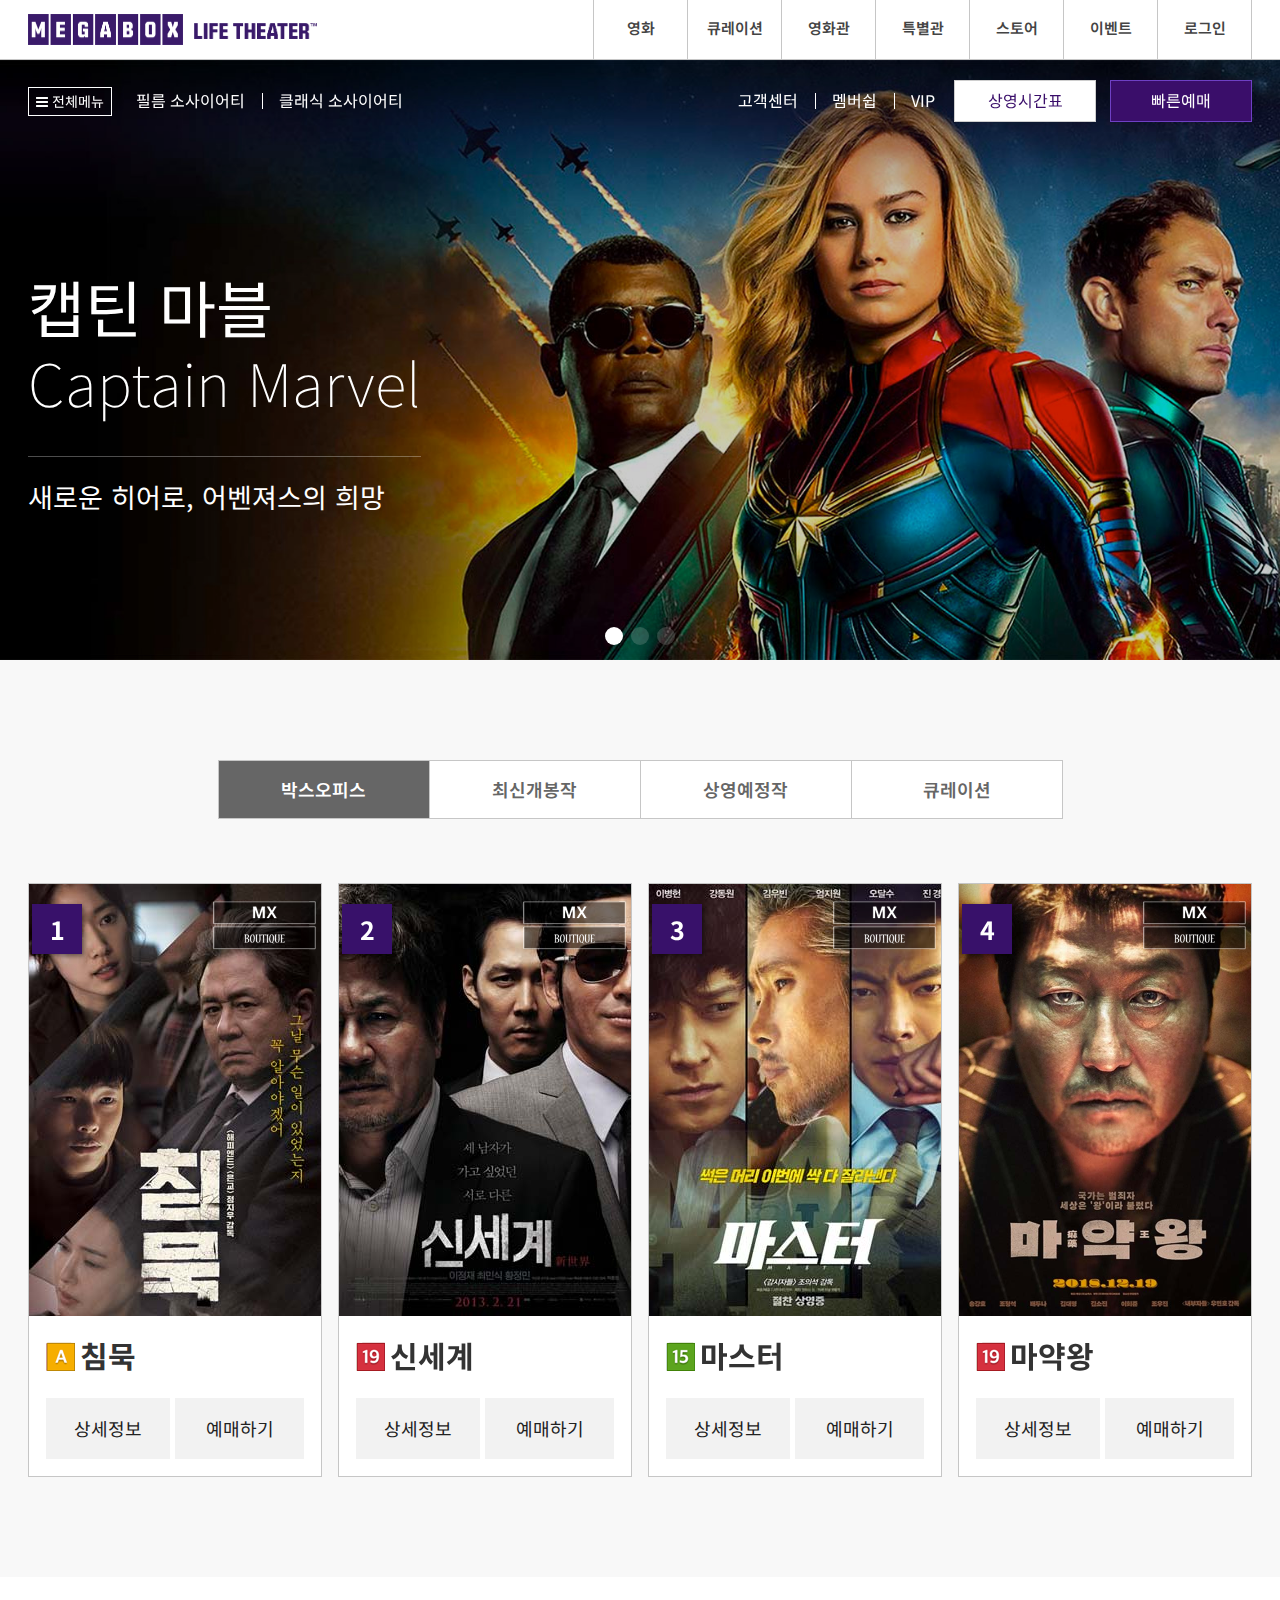
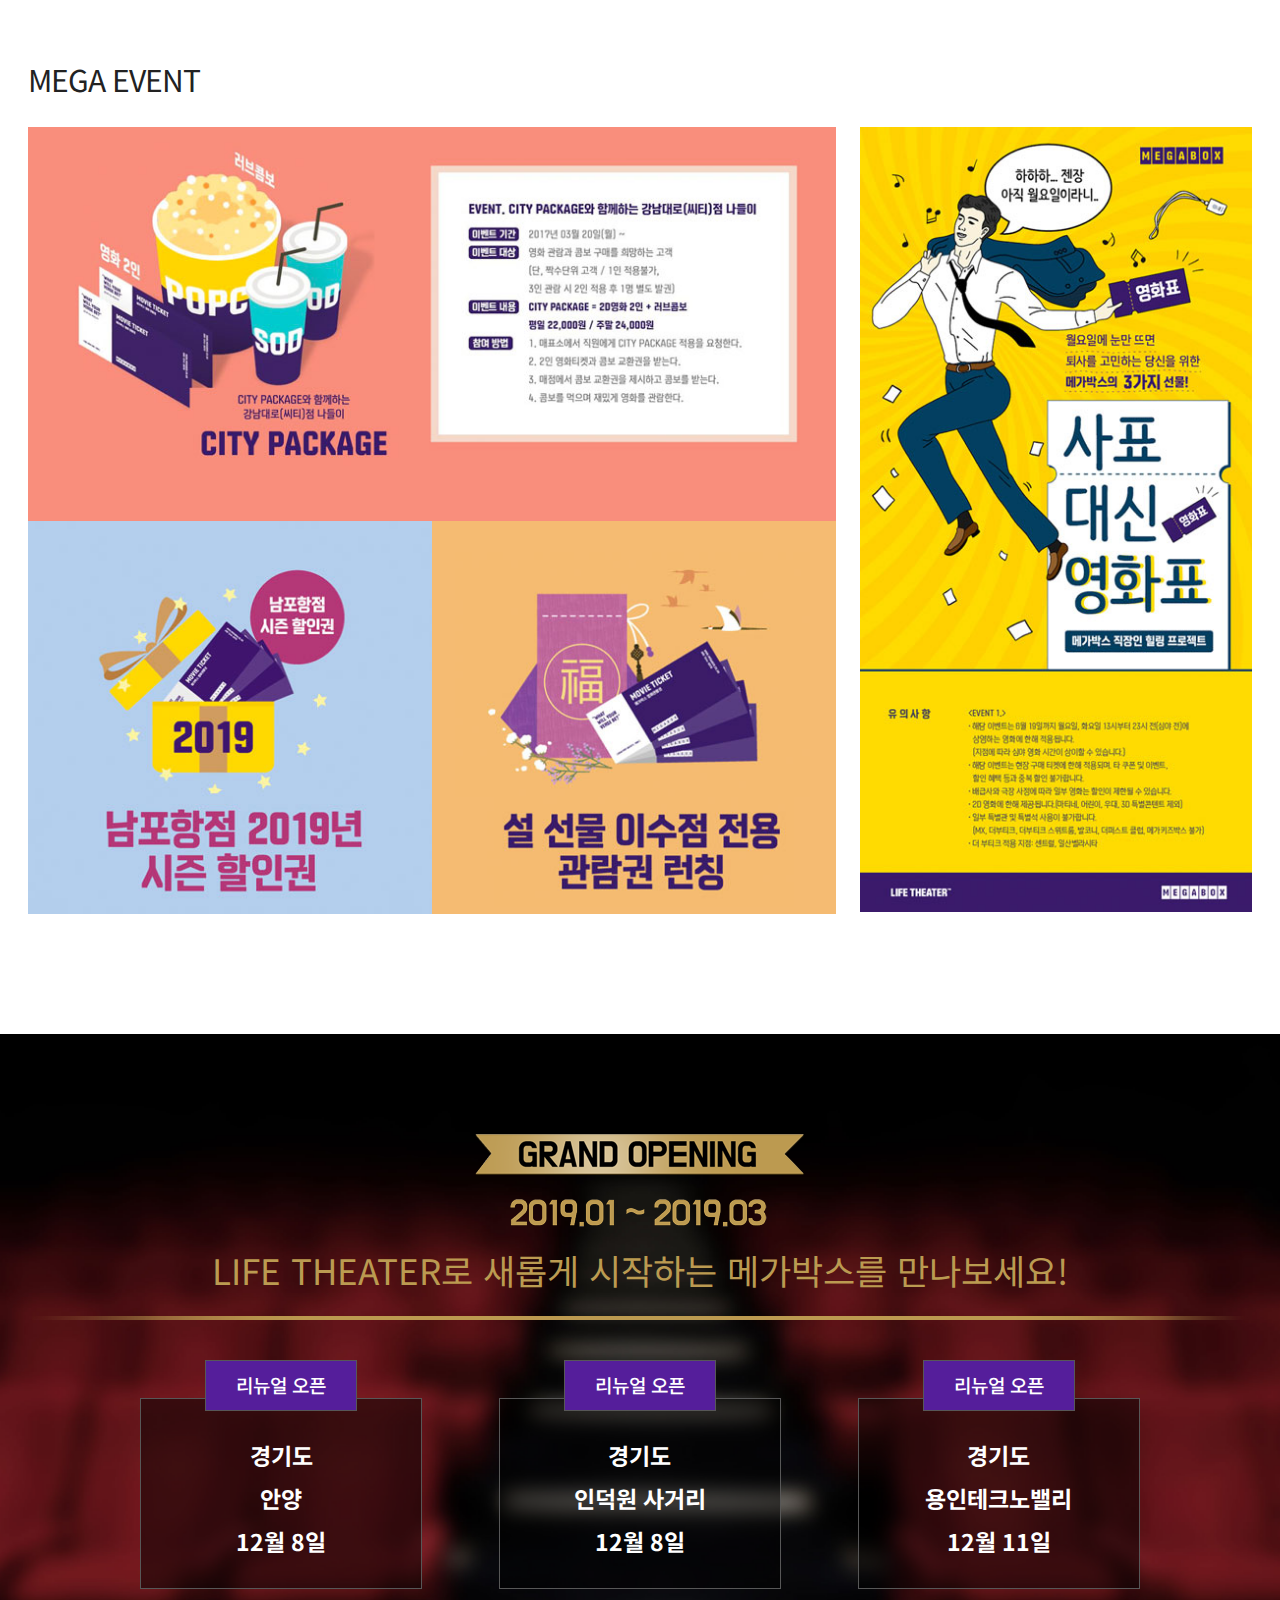
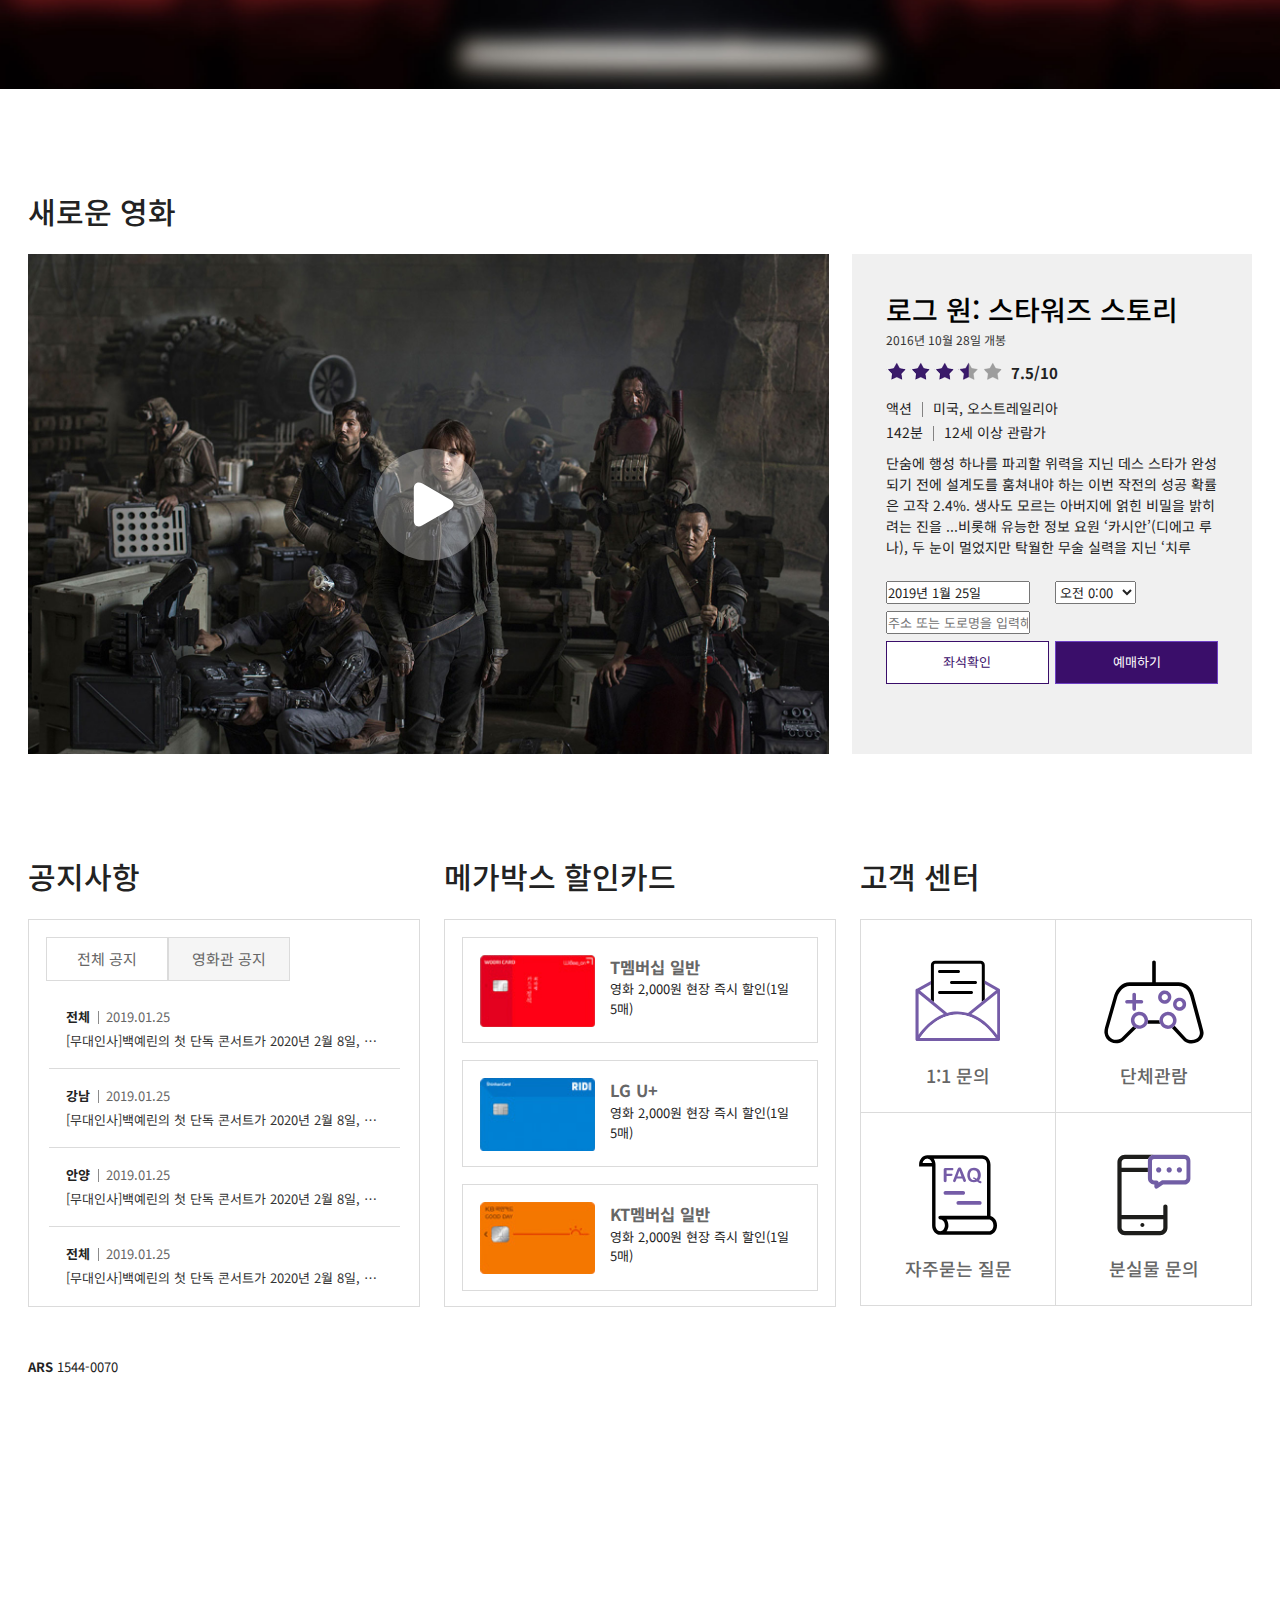
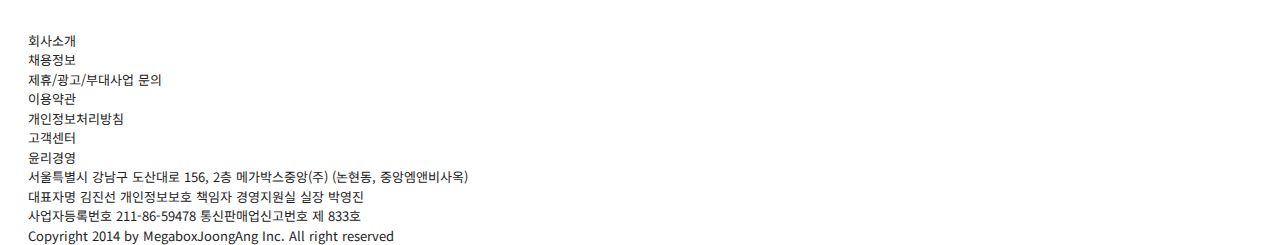
==== commit 4151184e: "Add files via upload" ====
--- a/index.html
+++ b/index.html
@@ -1408,6 +1408,61 @@
     </section>
     <!-- //bulletin -->
 
+    <footer id="footer">
+        <h2 class="ir_so">메가박스 푸터 영역</h2>
+        <section id="footer_sns">
+            <div class="container">
+                <div class="row">
+                    <div class="footer_sns clearfix">
+                        <h3 class="ir_so">SNS 공유버튼</h3>
+                        <ul>
+                            <li><a class="icon ir_pm twitter" href="#" title="Twitter">Twitter</a></li>
+                            <li><a class="icon ir_pm facebook" href="#" title="Facebook">Facebook</a></li>
+                            <li><a class="icon ir_pm instagram" href="#" title="Instagram">Instagram</a></li>
+                            <li><a class="icon ir_pm google" href="#" title="Google">Google</a></li>
+                            <li><a class="icon ir_pm apple" href="#" title="Apple">Apple</a></li>
+                        </ul>
+                        <a class="ars" href="#" title="전화하기"><strong>ARS </strong><em>1544-0070</em></a>
+                    </div>
+                </div>
+            </div>
+        </section>
+        <!-- //footer_sns -->
+
+        <section id="footer_infor">
+            <div class="container">
+                <div class="row">
+                    <div class="footer_infor">
+                        <h3 class="ir_so">회사 정보 및 연락처</h3>
+                        <figure>
+                            <figcaption class="ir_so">메가박스 로고</figcaption>
+                            <img src="./assets/img/logo_footer.png" alt="메가박스">
+                        </figure>
+                        <ul>
+                            <li><a href="#">회사소개</a></li>
+                            <li><a href="#">채용정보</a></li>
+                            <li><a href="#">제휴/광고/부대사업 문의</a></li>
+                            <li><a href="#">이용약관</a></li>
+                            <li><a href="#">개인정보처리방침</a></li>
+                            <li><a href="#">고객센터</a></li>
+                            <li><a href="#">윤리경영</a></li>
+                        </ul>
+                        <address>
+                            <p class="pb15">서울특별시 강남구 도산대로 156, 2층 메가박스중앙(주) (논현동, 중앙엠앤비사옥)<br>
+                               대표자명 김진선 개인정보보호 책임자 경영지원실 실장 박영진<br>
+                               사업자등록번호 211-86-59478 통신판매업신고번호 제 833호
+                            </p>
+                            <span class="pb15">Copyright 2014 by MegaboxJoongAng Inc. All right reserved</span>
+                        </address>
+                    </div>
+                </div>
+            </div>
+        </section>
+        <!-- //footer_infor -->
+        
+    </footer>
+    <!-- //footer -->
+
     <!-- 자바스크립트 라이브러리 -->
     <script src="assets/js/jquery.min_1.12.4.js"></script>
     <script src="assets/js/modernizr-custom.js"></script>
--- a/assets/css/style.css
+++ b/assets/css/style.css
@@ -406,17 +406,13 @@
 
 /* 게시판 레이아웃 */
 .bulletin {}
-.bulletin>article {
+
+/* 공지사항 레이아웃 */
+.notice {
     float: left;
     width: 32%; margin-right: 2%;
     padding-bottom: 50px;
 }
-.bulletin>article:last-child {
-    margin-right: 0;
-}
-
-/* 공지사항 레이아웃 */
-.notice {}
 .notice h2 {
     margin-bottom: 20px;
     font-size: 30px; font-weight: 500;
@@ -470,20 +466,26 @@
 }
 
 /* 할인카드 레이아웃 */
-.card {}
+.card {
+    float: left;
+    width: 32%; margin-right: 2%;
+    padding-bottom: 50px;
+}
 .card h2 {
     margin-bottom: 20px;
     font-size: 30px; font-weight: 500;
 }
 .card .card_content {
     position: relative;
-    padding: 17px;
+    max-height: 388px;
+    box-sizing: border-box; padding: 17px;
     border: 1px solid #dbdbdb;
 }
 .card .card_content .card_list {}
 .card .card_content .card_list li {
     position: relative;
-    padding: 17px; margin-bottom: 17px;
+    min-height: 106px;
+    box-sizing: border-box; padding: 17px 17px 24px; margin-bottom: 17px;
     border: 1px solid #dbdbdb;
 }
 .card .card_content .card_list li:last-child {margin-bottom: 3px;}
@@ -497,11 +499,48 @@
     margin-left: 130px;
 }
 .card .card_content .card_list li a .card_desc strong {
-    font-size: 18px; color: #666666;
+    font-size: 16.5px; color: #666666;
 }
 .card .card_content .card_list li a .card_desc p {
-    font-size: 14px;
-}
+    font-size: 13px;
+}
+
+/* 고객센터 레이아웃 */
+.customer {
+    float: left;
+    width: 32%; margin-right: 0%;
+    padding-bottom: 50px;
+}
+.customer h2 {
+    margin-bottom: 20px;
+    font-size: 30px; font-weight: 500;
+}
+.customer .customer_content {
+    border: 1px solid #dbdbdb;
+}
+.customer .customer_content ul li {
+    float: left;
+    width: 50%;
+    box-sizing: border-box;
+}
+.customer .customer_content ul li.customer1 {border-bottom: 1px solid #dbdbdb; border-right: 1px solid #dbdbdb;}
+.customer .customer_content ul li.customer2 {border-bottom: 1px solid #dbdbdb;}
+.customer .customer_content ul li.customer3 {border-right: 1px solid #dbdbdb;}
+.customer .customer_content ul li.customer4 {}
+
+.customer .customer_content ul li a {
+    display: block;
+    padding: 22.5px 17px;
+    text-align: center;
+}
+.customer .customer_content ul li a span {
+    display: block; width: 120px; height: 120px;
+    margin: 0 auto;
+}
+.customer .customer_content ul li a strong {
+    font-size: 18px; font-weight: 500; color: #666;
+}
+
 /* 반응형 media query */
 /* width : 0 ~ 1280px */
 @media (max-width:1285px){
@@ -534,6 +573,15 @@
     /* 배너 반응형 */
     .banner_menu .menu_right ul:first-child {display: none;}
     .banner_menu .menu_left {display: none;}
+
+    /* 헬프영역 반응형 */
+    .notice {width: 48%; margin-right: 2%;}
+    .card {width: 48%; margin-right: 0%;}
+    .card .card_content .card_list li a .card_desc {margin-top: 3px;}
+    .customer {width: 100%;}
+    .customer h2 {display: none;}
+    .customer .customer_content ul li {width: 25%;}
+    .customer .customer_content ul li.customer1, .customer .customer_content ul li.customer2, .customer .customer_content ul li.customer3 {border: 0;}
 }
 
 /* width : 0 ~ 960px */
@@ -662,6 +710,37 @@
         margin-bottom: 15px; padding-bottom: 10px;
         font-size: 25px; font-weight: 500;
     }
+
+    /* 헬프영역 반응형 */
+    #bulletin .row {margin: 24px; padding: 0;}
+    .notice {
+        float: none;
+        width: 100%;
+        box-sizing: border-box; padding: 24px; margin-bottom: 24px;
+        background-color: #fff;
+    }
+    .notice h2 {
+        margin-bottom: 15px; padding-bottom: 10px;
+        font-size: 25px; font-weight: 500;
+    }
+    .card {
+        float: none;
+        width: 100%;
+        box-sizing: border-box; padding: 24px; margin-bottom: 24px;
+        background-color: #fff;
+    }
+    .card h2 {
+        margin-bottom: 15px; padding-bottom: 10px;
+        font-size: 25px; font-weight: 500;
+    }
+    .customer {
+        float: none;
+        box-sizing: border-box;
+        padding: 0 24px;
+        background-color: #fff;
+    }
+    .customer .customer_content {border: 0;}
+    .customer .customer_content ul li a strong {font-size: 15px;}
 }
 
 /* width : 0 ~ 600px */
@@ -747,6 +826,23 @@
     .new .new_right .title {font-size: 22px;}
     .new .new_right .select .s1 {width: 100%;}
     .new .new_right .select .s2 {width: 100%; margin-top: 2%;}
+
+    /* 헬프영역 반응형 */
+    #bulletin .row {margin: 8px;}
+    .notice {padding: 16px; margin-bottom: 8px;}
+    .card {padding: 16px; margin-bottom: 8px;}
+    .customer {padding: 0;}
+
+    .notice h2 {font-size: 15px; font-weight: 600; letter-spacing: normal;}
+    .card h2 {font-size: 15px; font-weight: 600; letter-spacing: normal;}
+
+    .customer .customer_content ul li {width: 50%;}
+    .customer .customer_content ul li.customer1 {border-bottom: 1px solid #dbdbdb; border-right: 1px solid #dbdbdb;}
+    .customer .customer_content ul li.customer2 {border-bottom: 1px solid #dbdbdb;}
+    .customer .customer_content ul li.customer3 {border-right: 1px solid #dbdbdb;}
+
+    .customer .customer_content ul li a {padding: 15px 17px;}
+    .customer .customer_content ul li a span {width: 70px; height: 70px;}
 }
 
 /* width : 0 ~ 480px */
